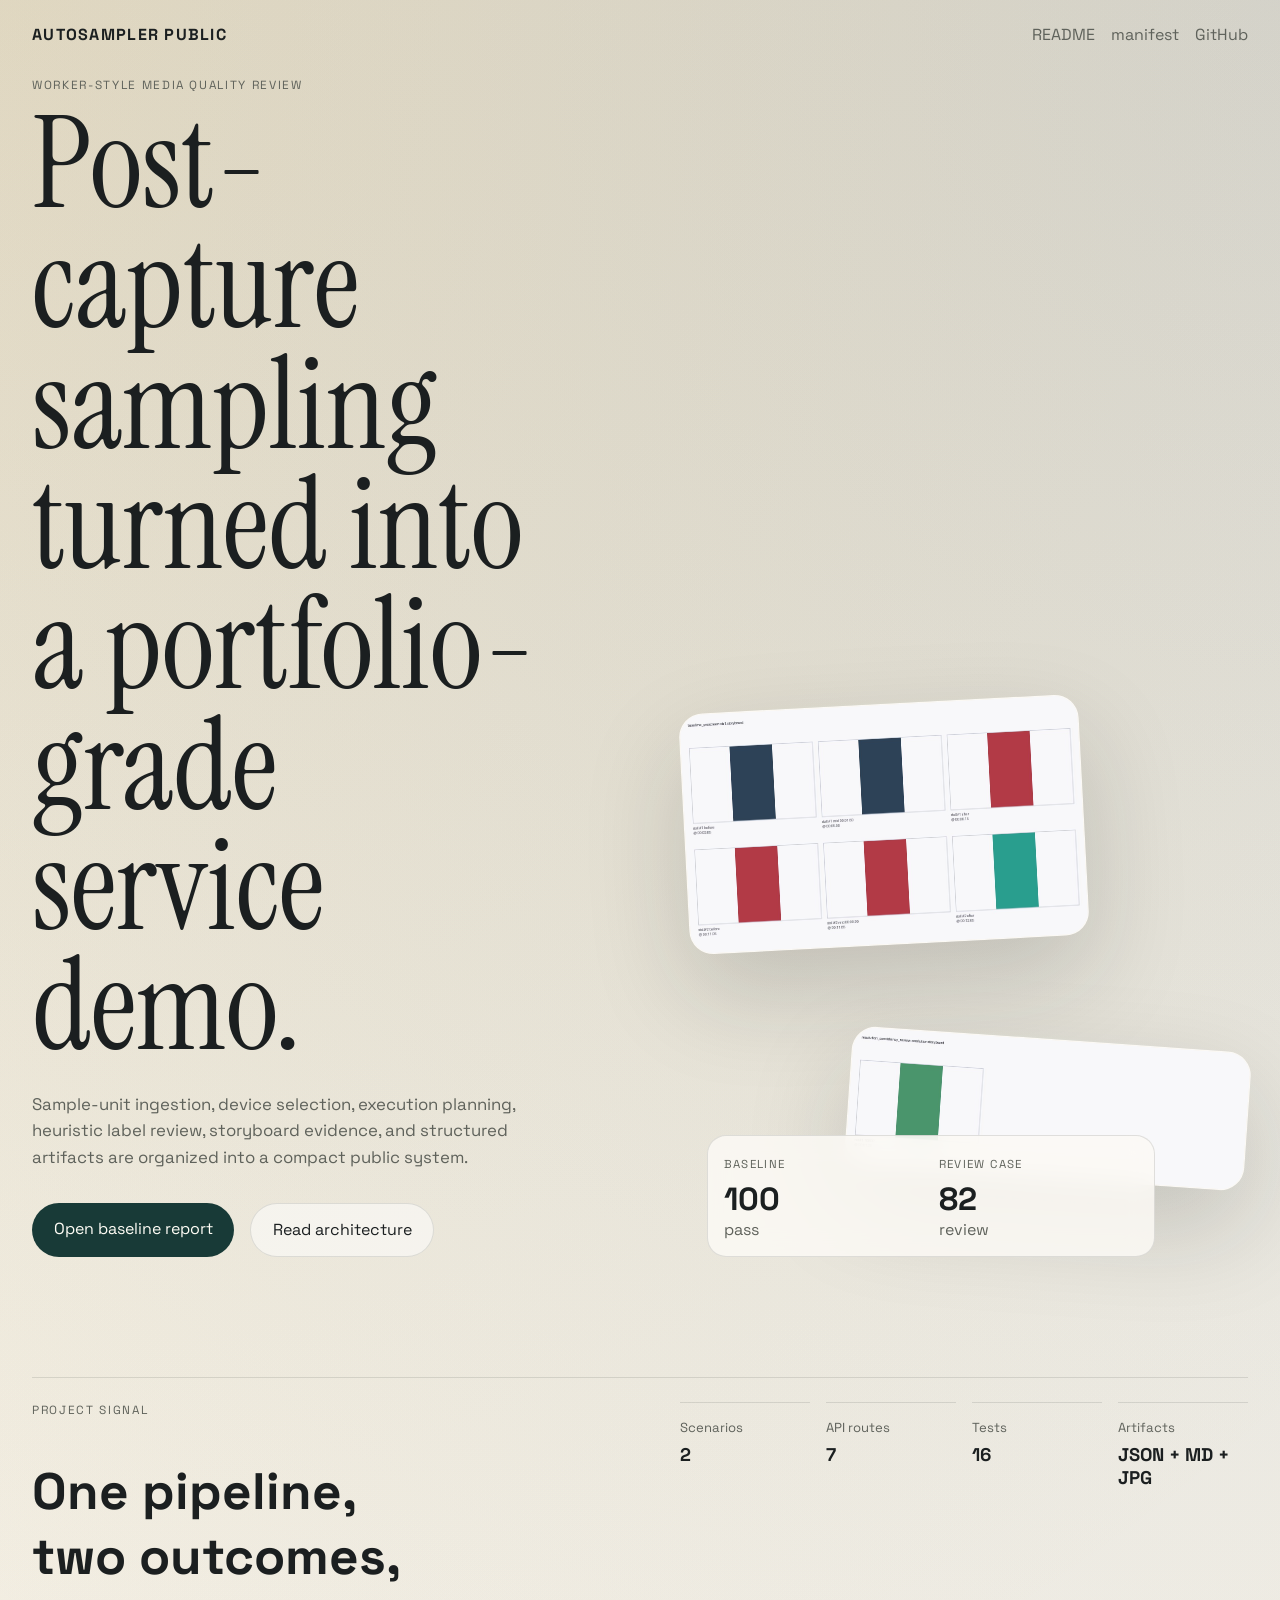
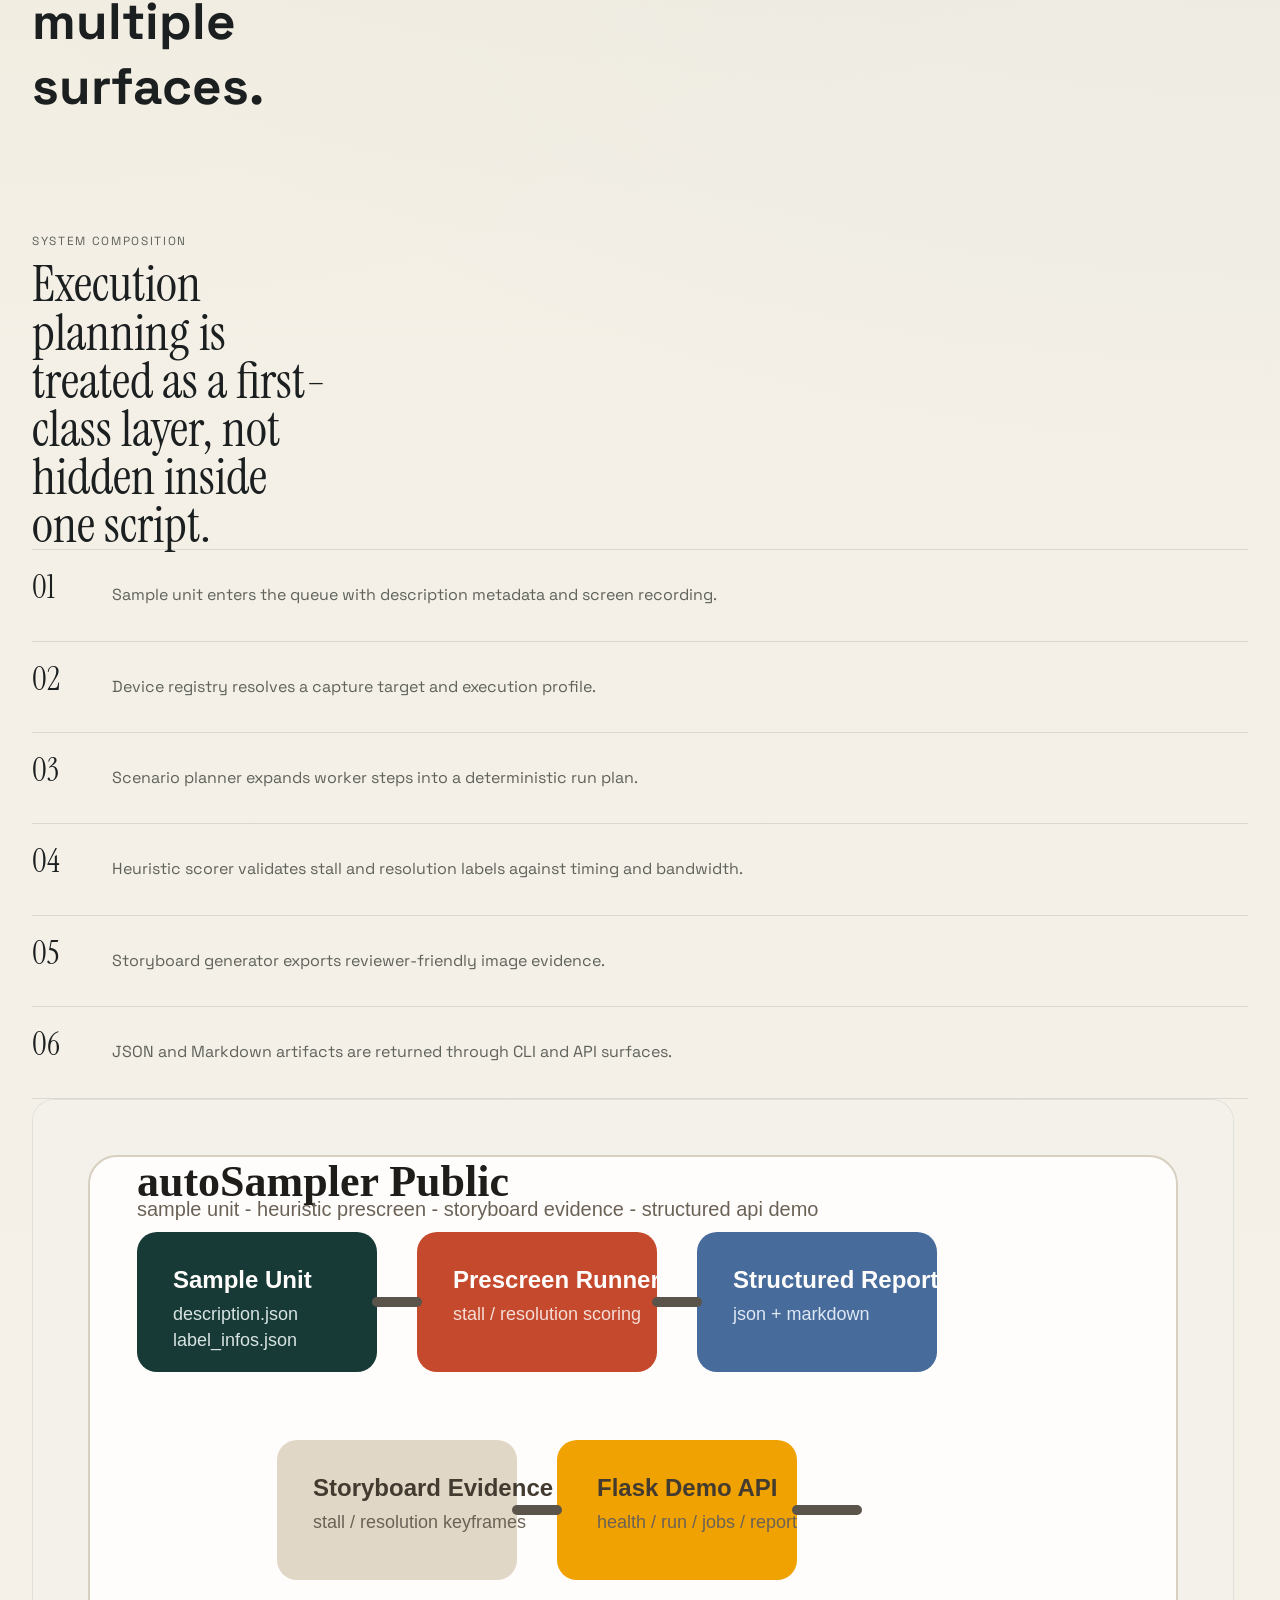
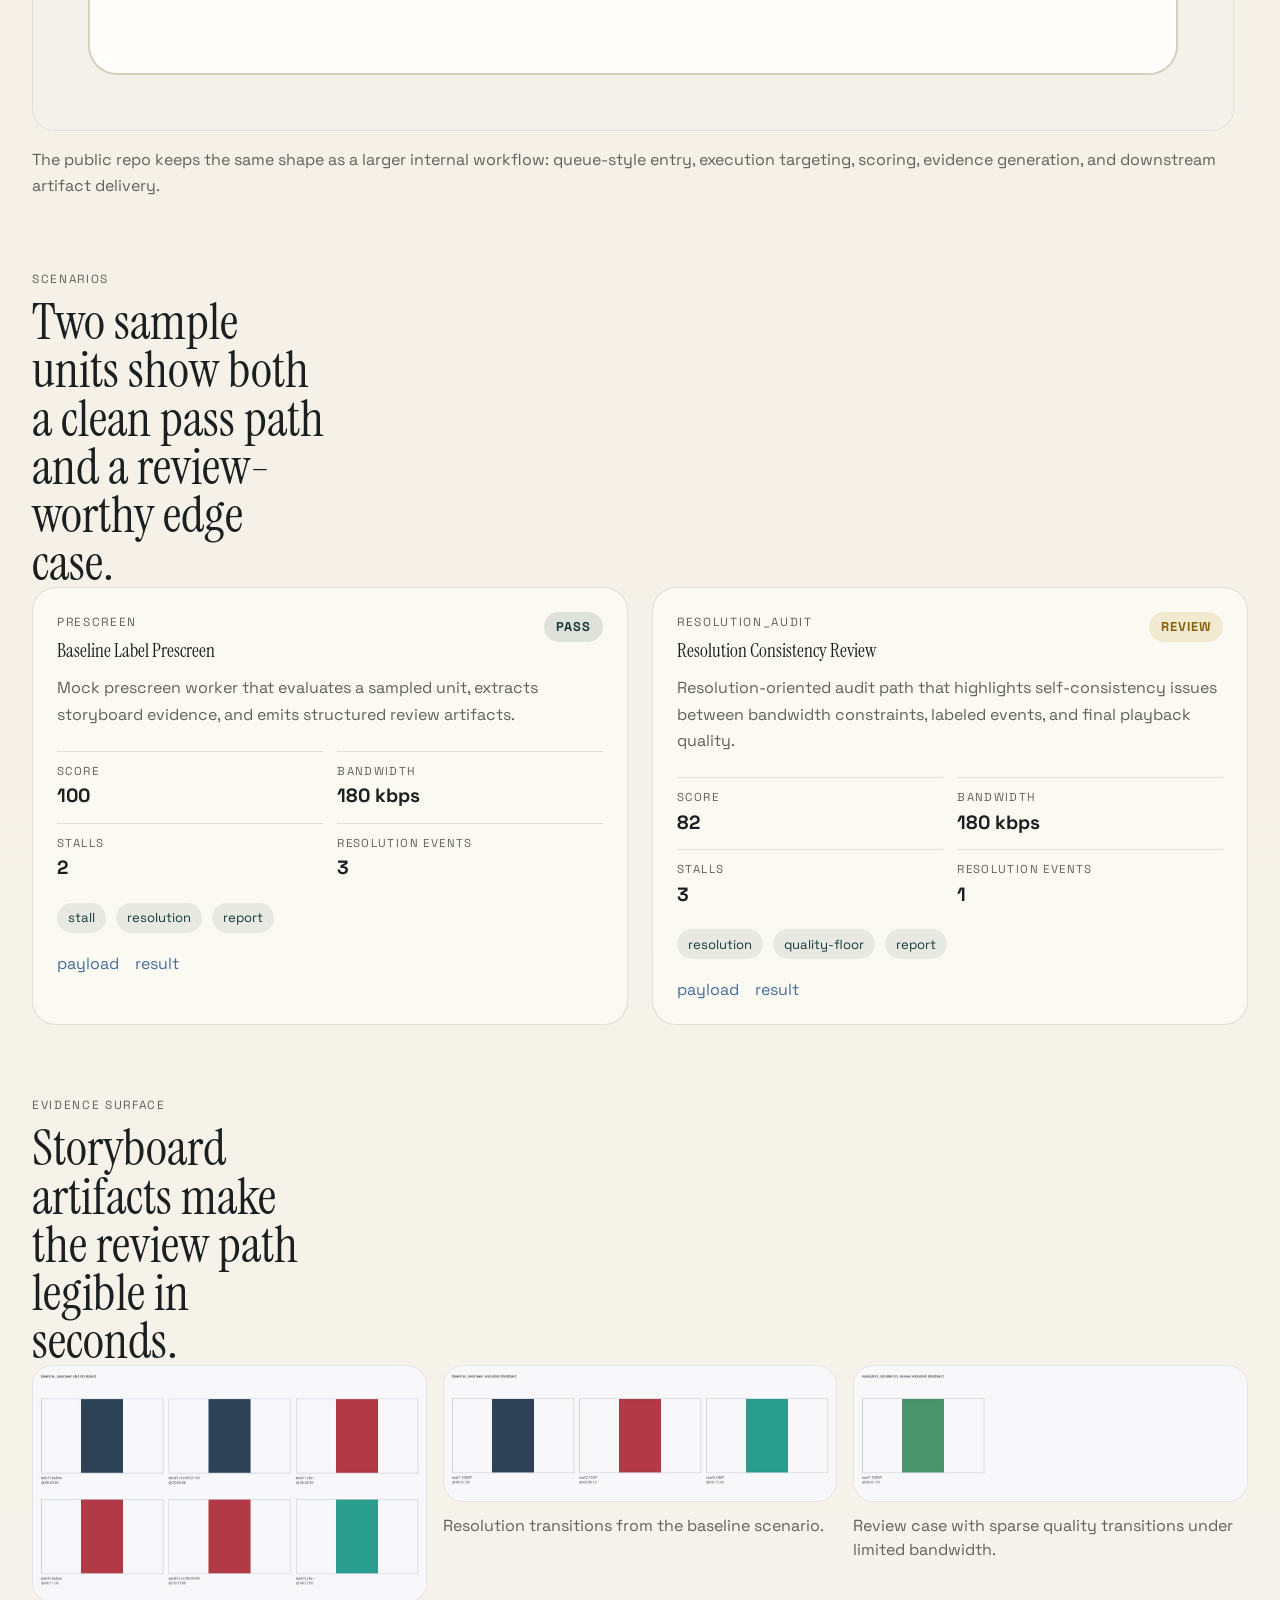
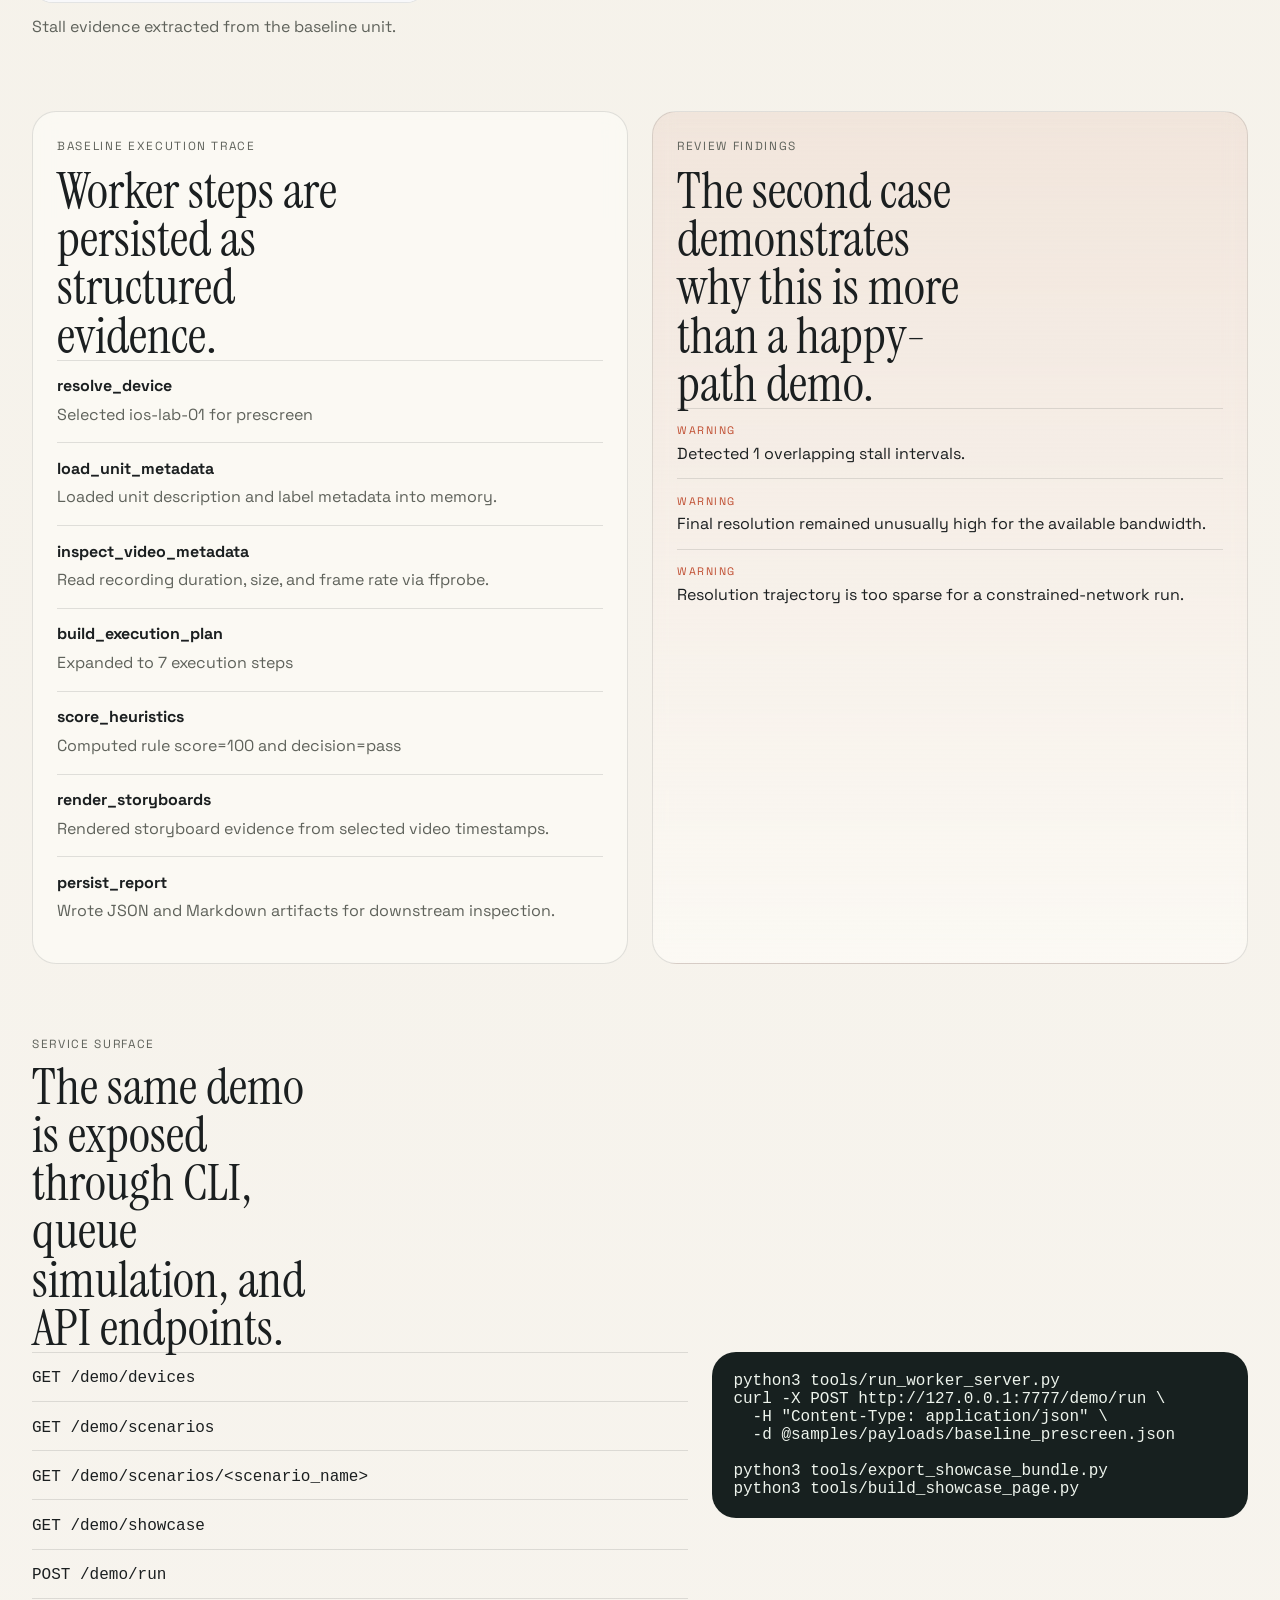
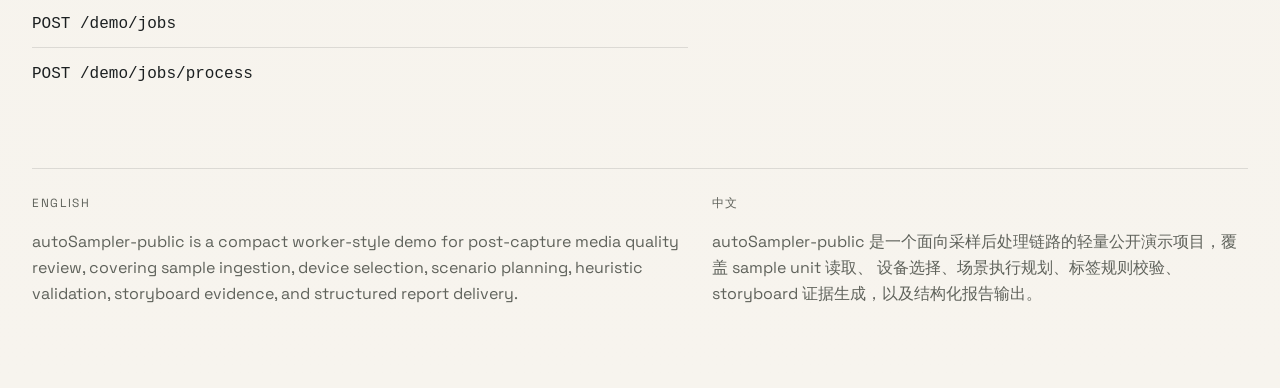
==== docs/index.html @ ba798a04 "Add portfolio showcase page" ====
<!DOCTYPE html>
<html lang="en">
  <head>
    <meta charset="utf-8" />
    <meta name="viewport" content="width=device-width, initial-scale=1" />
    <title>autoSampler Public Showcase</title>
    <meta
      name="description"
      content="Worker-style media label prescreen demo with device selection, scenario planning, storyboard evidence, and structured reporting."
    />
    <link rel="preconnect" href="https://fonts.googleapis.com" />
    <link rel="preconnect" href="https://fonts.gstatic.com" crossorigin />
    <link
      href="https://fonts.googleapis.com/css2?family=Instrument+Serif:ital@0;1&family=Space+Grotesk:wght@400;500;700&display=swap"
      rel="stylesheet"
    />
    <link rel="stylesheet" href="./showcase.css" />
  </head>
  <body>
    <div class="page-shell">
      <header class="hero">
        <nav class="topbar">
          <span class="brand">autoSampler Public</span>
          <div class="toplinks">
            <a href="../README.md">README</a>
            <a href="./showcase_manifest.json">manifest</a>
            <a href="https://github.com/Nightaw/autoSampler-public">GitHub</a>
          </div>
        </nav>
        <div class="hero-grid">
          <div class="hero-copy reveal">
            <p class="eyebrow">worker-style media quality review</p>
            <h1>Post-capture sampling turned into a portfolio-grade service demo.</h1>
            <p class="lede">
              Sample-unit ingestion, device selection, execution planning, heuristic label review,
              storyboard evidence, and structured artifacts are organized into a compact public system.
            </p>
            <div class="cta-row">
              <a class="primary" href="../samples/results/baseline_prescreen.json">Open baseline report</a>
              <a class="secondary" href="../docs/architecture.md">Read architecture</a>
            </div>
          </div>
          <div class="hero-visual reveal">
            <div class="poster-frame poster-a">
              <img src="../samples/results/stall_storyboard.jpg" alt="stall storyboard" />
            </div>
            <div class="poster-frame poster-b">
              <img src="../samples/results/resolution_review_storyboard.jpg" alt="resolution review storyboard" />
            </div>
            <div class="signal-panel">
              <div>
                <span>Baseline</span>
                <strong>100</strong>
                <em>pass</em>
              </div>
              <div>
                <span>Review case</span>
                <strong>82</strong>
                <em>review</em>
              </div>
            </div>
          </div>
        </div>
      </header>

      <main>
        <section class="band reveal">
          <div>
            <p class="eyebrow">project signal</p>
            <h2>One pipeline, two outcomes, multiple surfaces.</h2>
          </div>
          <div class="band-stats">
            <div><span>Scenarios</span><strong>2</strong></div>
            <div><span>API routes</span><strong>7</strong></div>
            <div><span>Tests</span><strong>16</strong></div>
            <div><span>Artifacts</span><strong>JSON + MD + JPG</strong></div>
          </div>
        </section>

        <section class="split-section">
          <div class="section-head reveal">
            <p class="eyebrow">system composition</p>
            <h2>Execution planning is treated as a first-class layer, not hidden inside one script.</h2>
          </div>
          <div class="arch-layout">
            <ol class="arch-track reveal"><li><span>01</span><p>Sample unit enters the queue with description metadata and screen recording.</p></li><li><span>02</span><p>Device registry resolves a capture target and execution profile.</p></li><li><span>03</span><p>Scenario planner expands worker steps into a deterministic run plan.</p></li><li><span>04</span><p>Heuristic scorer validates stall and resolution labels against timing and bandwidth.</p></li><li><span>05</span><p>Storyboard generator exports reviewer-friendly image evidence.</p></li><li><span>06</span><p>JSON and Markdown artifacts are returned through CLI and API surfaces.</p></li></ol>
            <div class="arch-side reveal">
              <img src="../docs/hero.svg" alt="project hero diagram" />
              <p>
                The public repo keeps the same shape as a larger internal workflow: queue-style entry,
                execution targeting, scoring, evidence generation, and downstream artifact delivery.
              </p>
            </div>
          </div>
        </section>

        <section class="scenario-section">
          <div class="section-head reveal">
            <p class="eyebrow">scenarios</p>
            <h2>Two sample units show both a clean pass path and a review-worthy edge case.</h2>
          </div>
          <div class="scenario-grid">
    <article class="scenario-block pass">
      <div class="scenario-head">
        <p class="eyebrow">prescreen</p>
        <span class="decision pass">PASS</span>
      </div>
      <h3>Baseline Label Prescreen</h3>
      <p class="scenario-copy">Mock prescreen worker that evaluates a sampled unit, extracts storyboard evidence, and emits structured review artifacts.</p>
      <dl class="metric-grid">
        <div><dt>Score</dt><dd>100</dd></div>
        <div><dt>Bandwidth</dt><dd>180 kbps</dd></div>
        <div><dt>Stalls</dt><dd>2</dd></div>
        <div><dt>Resolution events</dt><dd>3</dd></div>
      </dl>
      <ul class="focus-list"><li>stall</li><li>resolution</li><li>report</li></ul>
      <div class="scenario-links">
        <a href="../samples/payloads/baseline_prescreen.json">payload</a>
        <a href="../samples/results/baseline_prescreen.json">result</a>
      </div>
    </article>
    

    <article class="scenario-block review">
      <div class="scenario-head">
        <p class="eyebrow">resolution_audit</p>
        <span class="decision review">REVIEW</span>
      </div>
      <h3>Resolution Consistency Review</h3>
      <p class="scenario-copy">Resolution-oriented audit path that highlights self-consistency issues between bandwidth constraints, labeled events, and final playback quality.</p>
      <dl class="metric-grid">
        <div><dt>Score</dt><dd>82</dd></div>
        <div><dt>Bandwidth</dt><dd>180 kbps</dd></div>
        <div><dt>Stalls</dt><dd>3</dd></div>
        <div><dt>Resolution events</dt><dd>1</dd></div>
      </dl>
      <ul class="focus-list"><li>resolution</li><li>quality-floor</li><li>report</li></ul>
      <div class="scenario-links">
        <a href="../samples/payloads/resolution_consistency_review.json">payload</a>
        <a href="../samples/results/resolution_consistency_review.json">result</a>
      </div>
    </article>
    </div>
        </section>

        <section class="gallery-section">
          <div class="section-head reveal">
            <p class="eyebrow">evidence surface</p>
            <h2>Storyboard artifacts make the review path legible in seconds.</h2>
          </div>
          <div class="gallery-strip reveal">
            <figure>
              <img src="../samples/results/stall_storyboard.jpg" alt="stall storyboard" />
              <figcaption>Stall evidence extracted from the baseline unit.</figcaption>
            </figure>
            <figure>
              <img src="../samples/results/resolution_storyboard.jpg" alt="resolution storyboard" />
              <figcaption>Resolution transitions from the baseline scenario.</figcaption>
            </figure>
            <figure>
              <img src="../samples/results/resolution_review_storyboard.jpg" alt="resolution review storyboard" />
              <figcaption>Review case with sparse quality transitions under limited bandwidth.</figcaption>
            </figure>
          </div>
        </section>

        <section class="detail-grid">
          <article class="detail-panel reveal">
            <p class="eyebrow">baseline execution trace</p>
            <h2>Worker steps are persisted as structured evidence.</h2>
            <ul class="trace-list"><li><strong>resolve_device</strong><span>Selected ios-lab-01 for prescreen</span></li><li><strong>load_unit_metadata</strong><span>Loaded unit description and label metadata into memory.</span></li><li><strong>inspect_video_metadata</strong><span>Read recording duration, size, and frame rate via ffprobe.</span></li><li><strong>build_execution_plan</strong><span>Expanded to 7 execution steps</span></li><li><strong>score_heuristics</strong><span>Computed rule score=100 and decision=pass</span></li><li><strong>render_storyboards</strong><span>Rendered storyboard evidence from selected video timestamps.</span></li><li><strong>persist_report</strong><span>Wrote JSON and Markdown artifacts for downstream inspection.</span></li></ul>
          </article>
          <article class="detail-panel accent reveal">
            <p class="eyebrow">review findings</p>
            <h2>The second case demonstrates why this is more than a happy-path demo.</h2>
            <ul class="warning-list"><li>Detected 1 overlapping stall intervals.</li><li>Final resolution remained unusually high for the available bandwidth.</li><li>Resolution trajectory is too sparse for a constrained-network run.</li></ul>
          </article>
        </section>

        <section class="api-section">
          <div class="section-head reveal">
            <p class="eyebrow">service surface</p>
            <h2>The same demo is exposed through CLI, queue simulation, and API endpoints.</h2>
          </div>
          <div class="api-layout">
            <ul class="route-list reveal"><li><code>GET /demo/devices</code></li><li><code>GET /demo/scenarios</code></li><li><code>GET /demo/scenarios/&lt;scenario_name&gt;</code></li><li><code>GET /demo/showcase</code></li><li><code>POST /demo/run</code></li><li><code>POST /demo/jobs</code></li><li><code>POST /demo/jobs/process</code></li></ul>
            <div class="terminal reveal">
<pre><code>python3 tools/run_worker_server.py
curl -X POST http://127.0.0.1:7777/demo/run \
  -H "Content-Type: application/json" \
  -d @samples/payloads/baseline_prescreen.json

python3 tools/export_showcase_bundle.py
python3 tools/build_showcase_page.py</code></pre>
            </div>
          </div>
        </section>

        <section class="bilingual-section reveal">
          <div>
            <p class="eyebrow">english</p>
            <p>
              autoSampler-public is a compact worker-style demo for post-capture media quality review,
              covering sample ingestion, device selection, scenario planning, heuristic validation,
              storyboard evidence, and structured report delivery.
            </p>
          </div>
          <div>
            <p class="eyebrow">中文</p>
            <p>
              autoSampler-public 是一个面向采样后处理链路的轻量公开演示项目，覆盖 sample unit 读取、
              设备选择、场景执行规划、标签规则校验、storyboard 证据生成，以及结构化报告输出。
            </p>
          </div>
        </section>
      </main>
    </div>

    <script>
      const observer = new IntersectionObserver((entries) => {
        for (const entry of entries) {
          if (entry.isIntersecting) {
            entry.target.classList.add("is-visible");
          }
        }
      }, { threshold: 0.16 });

      document.querySelectorAll(".reveal").forEach((node) => observer.observe(node));
      document.querySelectorAll(".poster-frame").forEach((node, index) => {
        node.style.transform = `translateY(${index * 14}px) rotate(${index === 0 ? -3 : 4}deg)`;
      });
    </script>
  </body>
</html>
---- docs/showcase.css ----
:root {
  --bg: #f3efe5;
  --surface: #fcfaf5;
  --ink: #1b1f20;
  --muted: #5f625b;
  --line: rgba(28, 34, 32, 0.12);
  --green: #183a37;
  --rust: #bf4c2f;
  --gold: #c79b28;
  --blue: #476c9b;
}

* {
  box-sizing: border-box;
}

html {
  scroll-behavior: smooth;
}

body {
  margin: 0;
  font-family: "Space Grotesk", sans-serif;
  color: var(--ink);
  background:
    radial-gradient(circle at top left, rgba(199, 155, 40, 0.12), transparent 28%),
    radial-gradient(circle at top right, rgba(71, 108, 155, 0.14), transparent 30%),
    linear-gradient(180deg, #ece6d9 0%, var(--bg) 18%, #f7f4ee 100%);
}

img {
  display: block;
  max-width: 100%;
}

a {
  color: inherit;
  text-decoration: none;
}

.page-shell {
  min-height: 100vh;
}

.hero {
  padding: 1.5rem 2rem 3rem;
}

.topbar {
  display: flex;
  align-items: center;
  justify-content: space-between;
  gap: 1rem;
  margin-bottom: 2rem;
}

.brand {
  font-size: 1rem;
  font-weight: 700;
  letter-spacing: 0.08em;
  text-transform: uppercase;
}

.toplinks {
  display: flex;
  gap: 1rem;
  flex-wrap: wrap;
  color: var(--muted);
}

.hero-grid {
  display: grid;
  grid-template-columns: minmax(0, 0.95fr) minmax(320px, 0.9fr);
  gap: 2rem;
  align-items: end;
  min-height: calc(100svh - 7rem);
}

.eyebrow {
  margin: 0 0 0.75rem;
  color: var(--muted);
  text-transform: uppercase;
  letter-spacing: 0.14em;
  font-size: 0.74rem;
}

.hero-copy h1,
.section-head h2,
.detail-panel h2,
.scenario-block h3 {
  margin: 0;
  font-family: "Instrument Serif", serif;
  font-weight: 400;
  line-height: 0.94;
}

.hero-copy h1 {
  max-width: 9ch;
  font-size: clamp(3.5rem, 10vw, 8rem);
}

.lede {
  max-width: 34rem;
  margin: 1.5rem 0 0;
  color: var(--muted);
  font-size: 1.05rem;
  line-height: 1.6;
}

.cta-row {
  display: flex;
  gap: 1rem;
  flex-wrap: wrap;
  margin-top: 2rem;
}

.cta-row a {
  padding: 0.95rem 1.35rem;
  border-radius: 999px;
  transition: transform 180ms ease, background-color 180ms ease;
}

.cta-row a:hover {
  transform: translateY(-2px);
}

.primary {
  background: var(--green);
  color: #fffdf6;
}

.secondary {
  border: 1px solid var(--line);
  background: rgba(255, 255, 255, 0.52);
}

.hero-visual {
  position: relative;
  display: grid;
  place-items: center;
  min-height: 36rem;
}

.poster-frame {
  position: absolute;
  width: min(25rem, 80%);
  overflow: hidden;
  border-radius: 1.5rem;
  box-shadow: 0 40px 100px rgba(25, 28, 29, 0.17);
  border: 1px solid rgba(255, 255, 255, 0.55);
  background: #f8f3ea;
}

.poster-a {
  left: 2%;
  top: 4%;
}

.poster-b {
  right: 0;
  bottom: 16%;
}

.signal-panel {
  position: absolute;
  left: 6%;
  bottom: 0;
  display: grid;
  grid-template-columns: repeat(2, minmax(0, 1fr));
  gap: 1rem;
  width: min(28rem, 88%);
  padding: 1rem;
  border: 1px solid var(--line);
  border-radius: 1.2rem;
  background: rgba(252, 250, 245, 0.85);
  backdrop-filter: blur(12px);
}

.signal-panel span,
.metric-grid dt {
  font-size: 0.72rem;
  text-transform: uppercase;
  letter-spacing: 0.12em;
  color: var(--muted);
}

.signal-panel strong {
  display: block;
  margin-top: 0.35rem;
  font-size: 2rem;
  font-weight: 700;
}

.signal-panel em {
  color: var(--muted);
  font-style: normal;
}

main {
  padding: 0 2rem 4rem;
}

section {
  margin-top: 4.5rem;
}

.band,
.detail-grid,
.api-layout,
.bilingual-section {
  display: grid;
  gap: 1.5rem;
}

.band {
  grid-template-columns: 1.1fr 1fr;
  padding: 1.5rem 0 0;
  border-top: 1px solid var(--line);
}

.band h2,
.section-head h2,
.detail-panel h2 {
  font-size: clamp(2rem, 4vw, 4rem);
  max-width: 13ch;
}

.band-stats {
  display: grid;
  grid-template-columns: repeat(4, minmax(0, 1fr));
  gap: 1rem;
}

.band-stats div {
  padding: 1rem 0 0.6rem;
  border-top: 1px solid var(--line);
}

.band-stats span {
  display: block;
  color: var(--muted);
  font-size: 0.82rem;
}

.band-stats strong {
  display: block;
  margin-top: 0.45rem;
  font-size: 1.15rem;
}

.arch-layout,
.api-layout,
.bilingual-section {
  grid-template-columns: 1.1fr 0.9fr;
  align-items: start;
}

.arch-track,
.trace-list,
.warning-list,
.route-list,
.focus-list {
  list-style: none;
  padding: 0;
  margin: 0;
}

.arch-track li {
  display: grid;
  grid-template-columns: 4rem 1fr;
  gap: 1rem;
  padding: 1rem 0;
  border-top: 1px solid var(--line);
}

.arch-track li:last-child {
  border-bottom: 1px solid var(--line);
}

.arch-track span {
  font-family: "Instrument Serif", serif;
  font-size: 2rem;
}

.arch-track p,
.scenario-copy,
.detail-panel p,
.detail-panel li span,
.bilingual-section p,
.arch-side p {
  color: var(--muted);
  line-height: 1.65;
}

.arch-side {
  position: sticky;
  top: 1rem;
}

.arch-side img {
  border-radius: 1.4rem;
  border: 1px solid var(--line);
  background: rgba(255, 255, 255, 0.6);
}

.scenario-grid {
  display: grid;
  grid-template-columns: repeat(2, minmax(0, 1fr));
  gap: 1.5rem;
}

.scenario-block,
.detail-panel,
.terminal {
  border: 1px solid var(--line);
  border-radius: 1.5rem;
  background: rgba(252, 250, 245, 0.82);
  backdrop-filter: blur(10px);
}

.scenario-block {
  padding: 1.5rem;
}

.scenario-head {
  display: flex;
  justify-content: space-between;
  align-items: center;
  gap: 1rem;
}

.decision {
  padding: 0.4rem 0.75rem;
  border-radius: 999px;
  font-size: 0.8rem;
  font-weight: 700;
  letter-spacing: 0.08em;
}

.decision.pass {
  background: rgba(24, 58, 55, 0.12);
  color: var(--green);
}

.decision.review {
  background: rgba(199, 155, 40, 0.16);
  color: #856308;
}

.metric-grid {
  display: grid;
  grid-template-columns: repeat(2, minmax(0, 1fr));
  gap: 0.9rem;
  margin: 1.4rem 0;
}

.metric-grid div {
  padding-top: 0.75rem;
  border-top: 1px solid var(--line);
}

.metric-grid dd {
  margin: 0.35rem 0 0;
  font-size: 1.2rem;
  font-weight: 700;
}

.focus-list {
  display: flex;
  gap: 0.6rem;
  flex-wrap: wrap;
}

.focus-list li {
  padding: 0.42rem 0.7rem;
  border-radius: 999px;
  background: rgba(24, 58, 55, 0.08);
  color: var(--green);
  font-size: 0.82rem;
}

.scenario-links {
  display: flex;
  gap: 1rem;
  margin-top: 1.25rem;
}

.scenario-links a {
  color: var(--blue);
}

.gallery-strip {
  display: grid;
  grid-template-columns: repeat(3, minmax(0, 1fr));
  gap: 1rem;
}

.gallery-strip figure {
  margin: 0;
}

.gallery-strip img {
  border-radius: 1.3rem;
  border: 1px solid var(--line);
  background: #fff;
}

.gallery-strip figcaption {
  margin-top: 0.75rem;
  color: var(--muted);
  line-height: 1.5;
}

.detail-grid {
  grid-template-columns: repeat(2, minmax(0, 1fr));
}

.detail-panel {
  padding: 1.5rem;
}

.detail-panel.accent {
  background: linear-gradient(180deg, rgba(191, 76, 47, 0.08), rgba(252, 250, 245, 0.82));
}

.trace-list li,
.warning-list li {
  display: grid;
  gap: 0.35rem;
  padding: 0.9rem 0;
  border-top: 1px solid var(--line);
}

.warning-list li::before {
  content: "warning";
  font-size: 0.68rem;
  letter-spacing: 0.14em;
  text-transform: uppercase;
  color: var(--rust);
}

.route-list li {
  padding: 0.85rem 0;
  border-top: 1px solid var(--line);
}

.route-list code,
.terminal code {
  font-family: "SFMono-Regular", Consolas, monospace;
}

.terminal {
  padding: 1.2rem 1.3rem;
  background: #17201f;
  color: #eef4ed;
}

.terminal pre {
  margin: 0;
  white-space: pre-wrap;
}

.bilingual-section {
  padding: 1.5rem 0 0;
  border-top: 1px solid var(--line);
}

.reveal {
  opacity: 0;
  transform: translateY(24px);
  transition: opacity 700ms ease, transform 700ms ease;
}

.reveal.is-visible {
  opacity: 1;
  transform: translateY(0);
}

@media (max-width: 960px) {
  .hero,
  main {
    padding-left: 1rem;
    padding-right: 1rem;
  }

  .hero-grid,
  .band,
  .arch-layout,
  .detail-grid,
  .api-layout,
  .bilingual-section,
  .scenario-grid,
  .gallery-strip {
    grid-template-columns: 1fr;
  }

  .hero-grid {
    min-height: auto;
  }

  .hero-visual {
    min-height: 28rem;
  }

  .poster-a {
    left: 0;
  }

  .poster-b {
    right: 0;
    bottom: 4rem;
  }

  .signal-panel {
    position: relative;
    left: 0;
    width: 100%;
    margin-top: 17rem;
  }

  .band-stats {
    grid-template-columns: repeat(2, minmax(0, 1fr));
  }
}
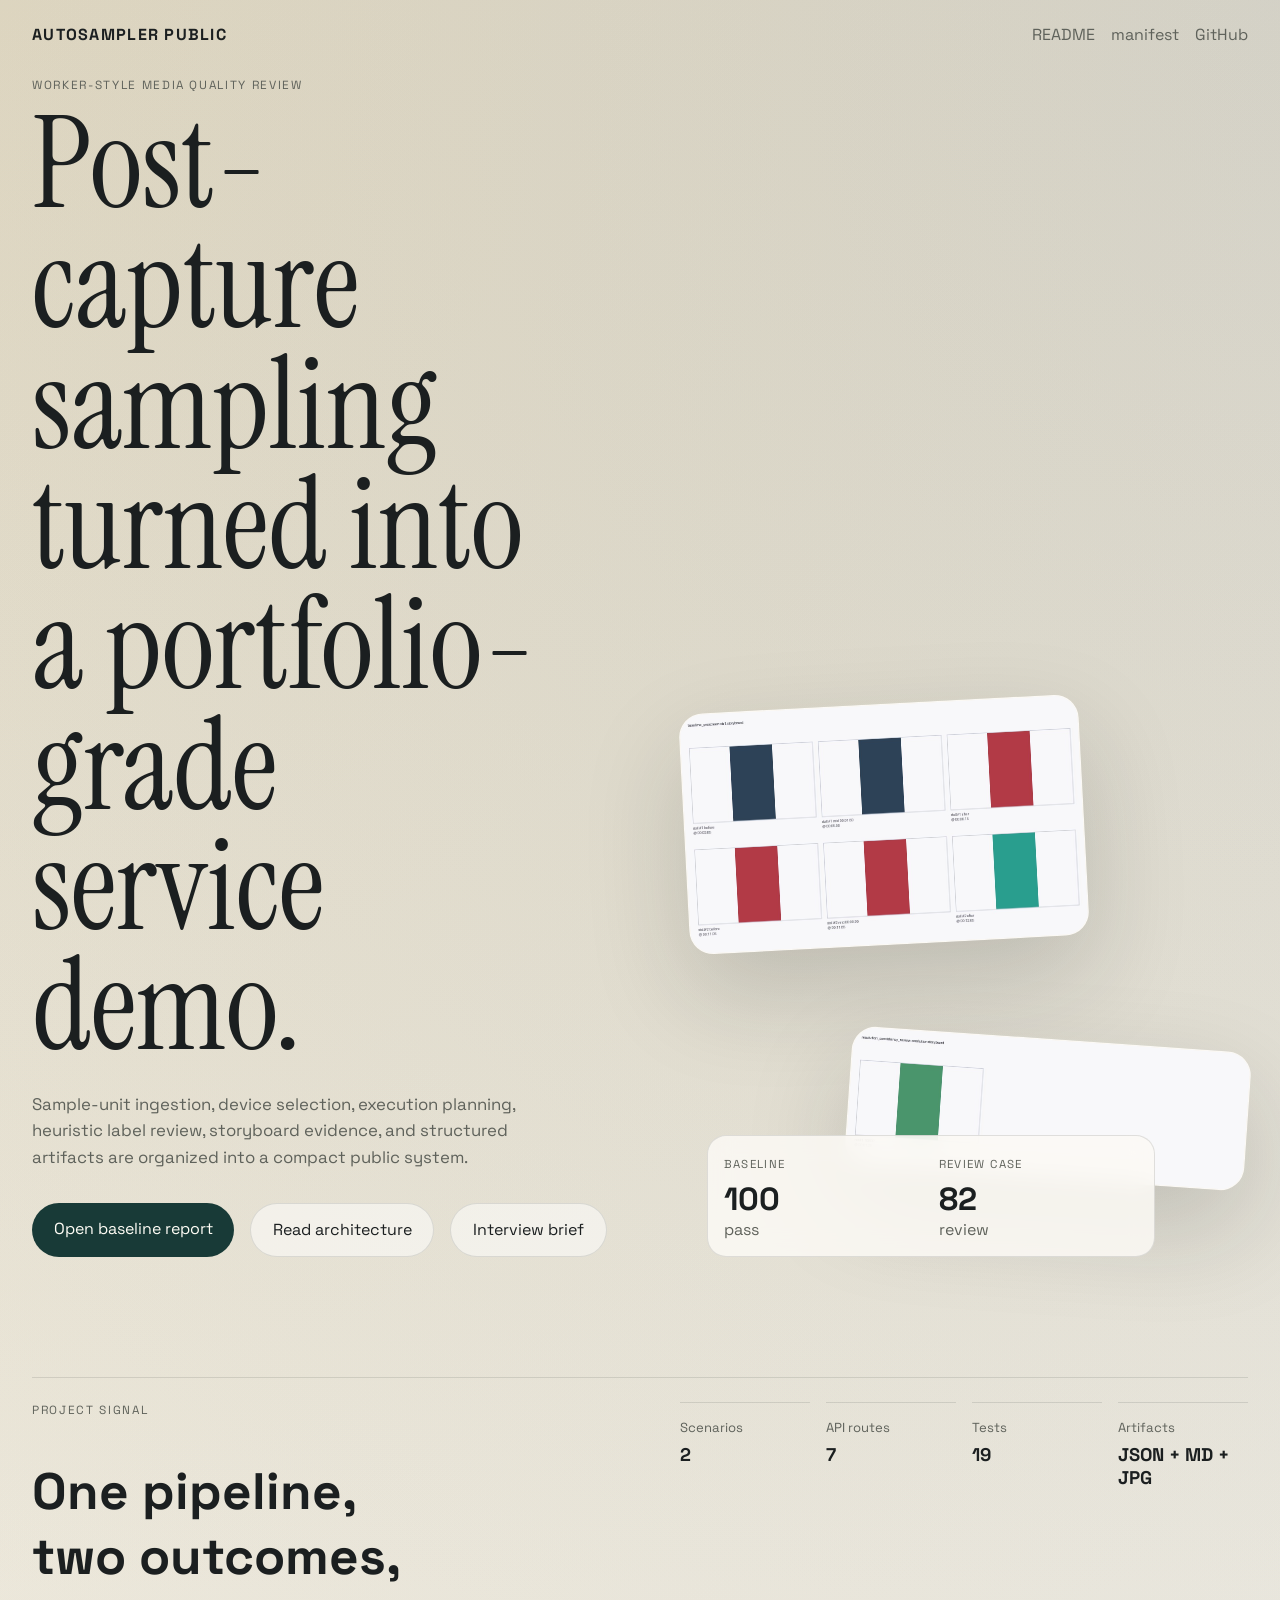
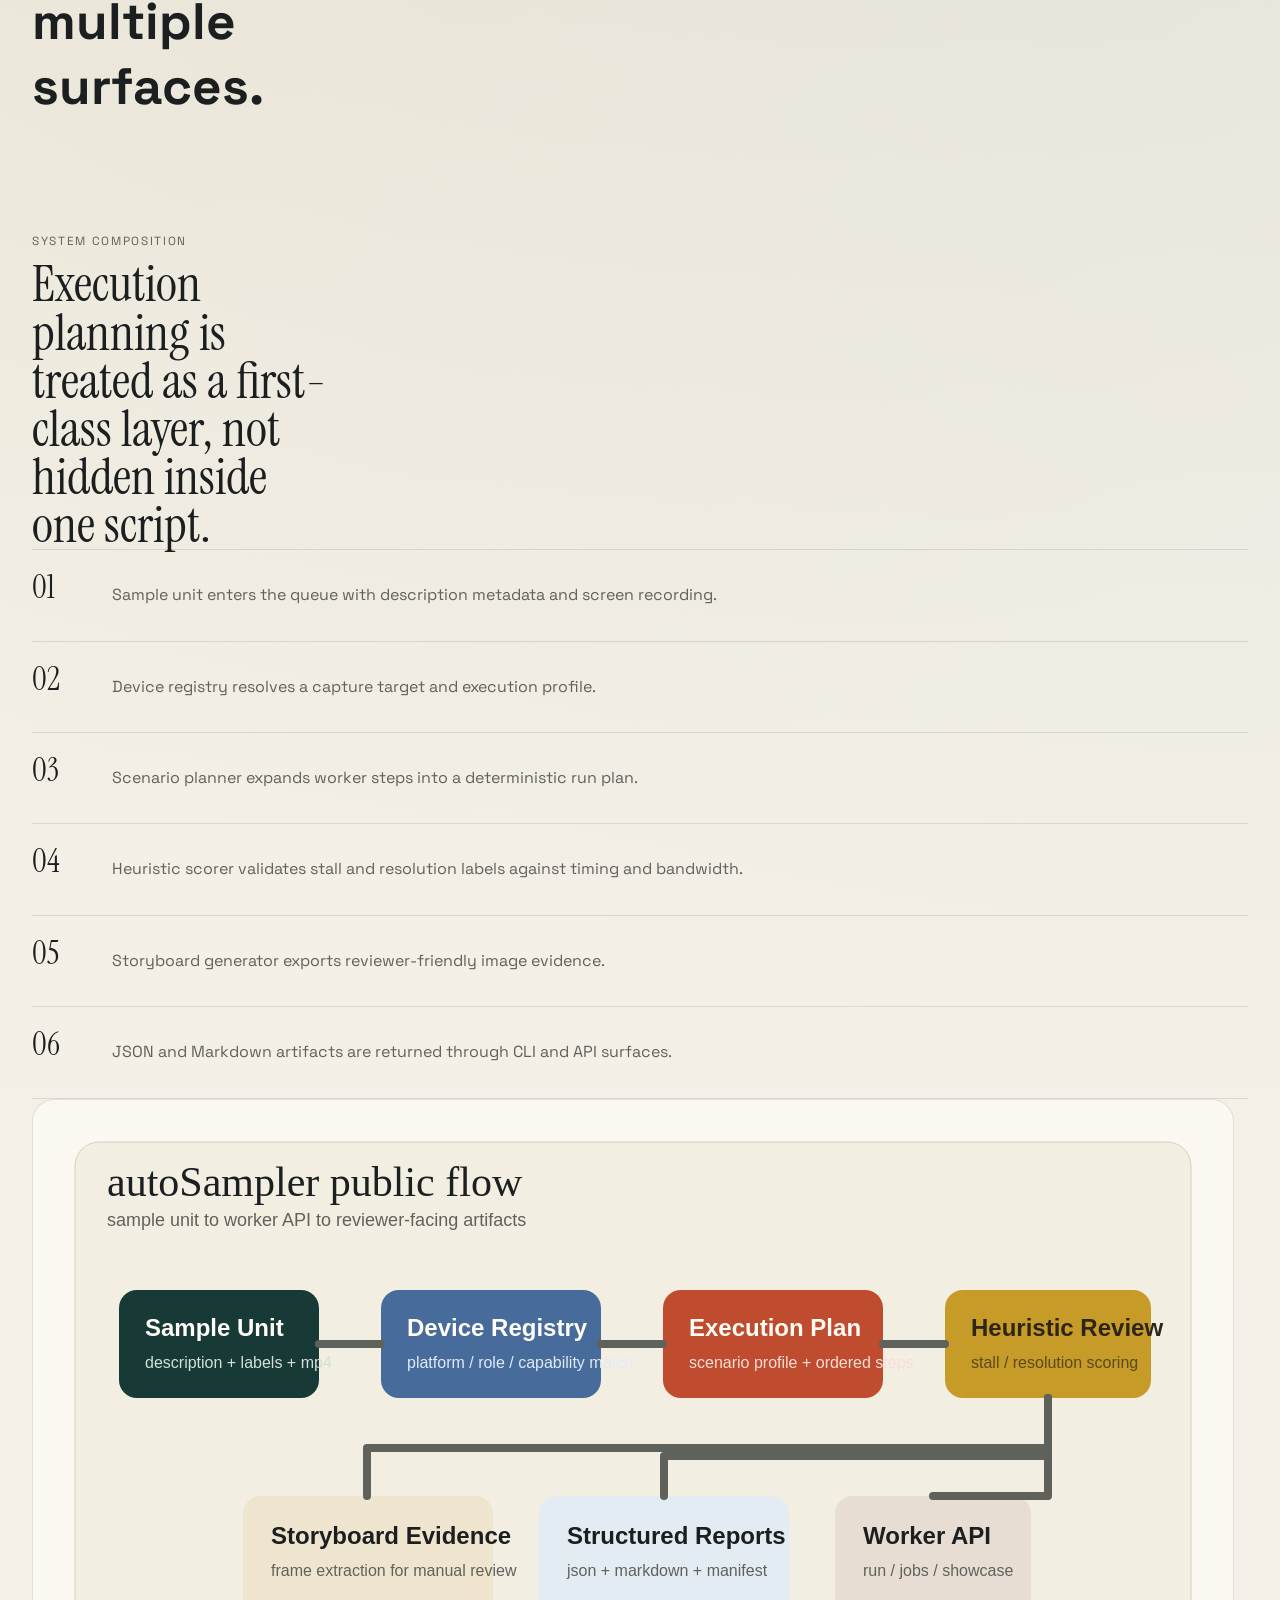
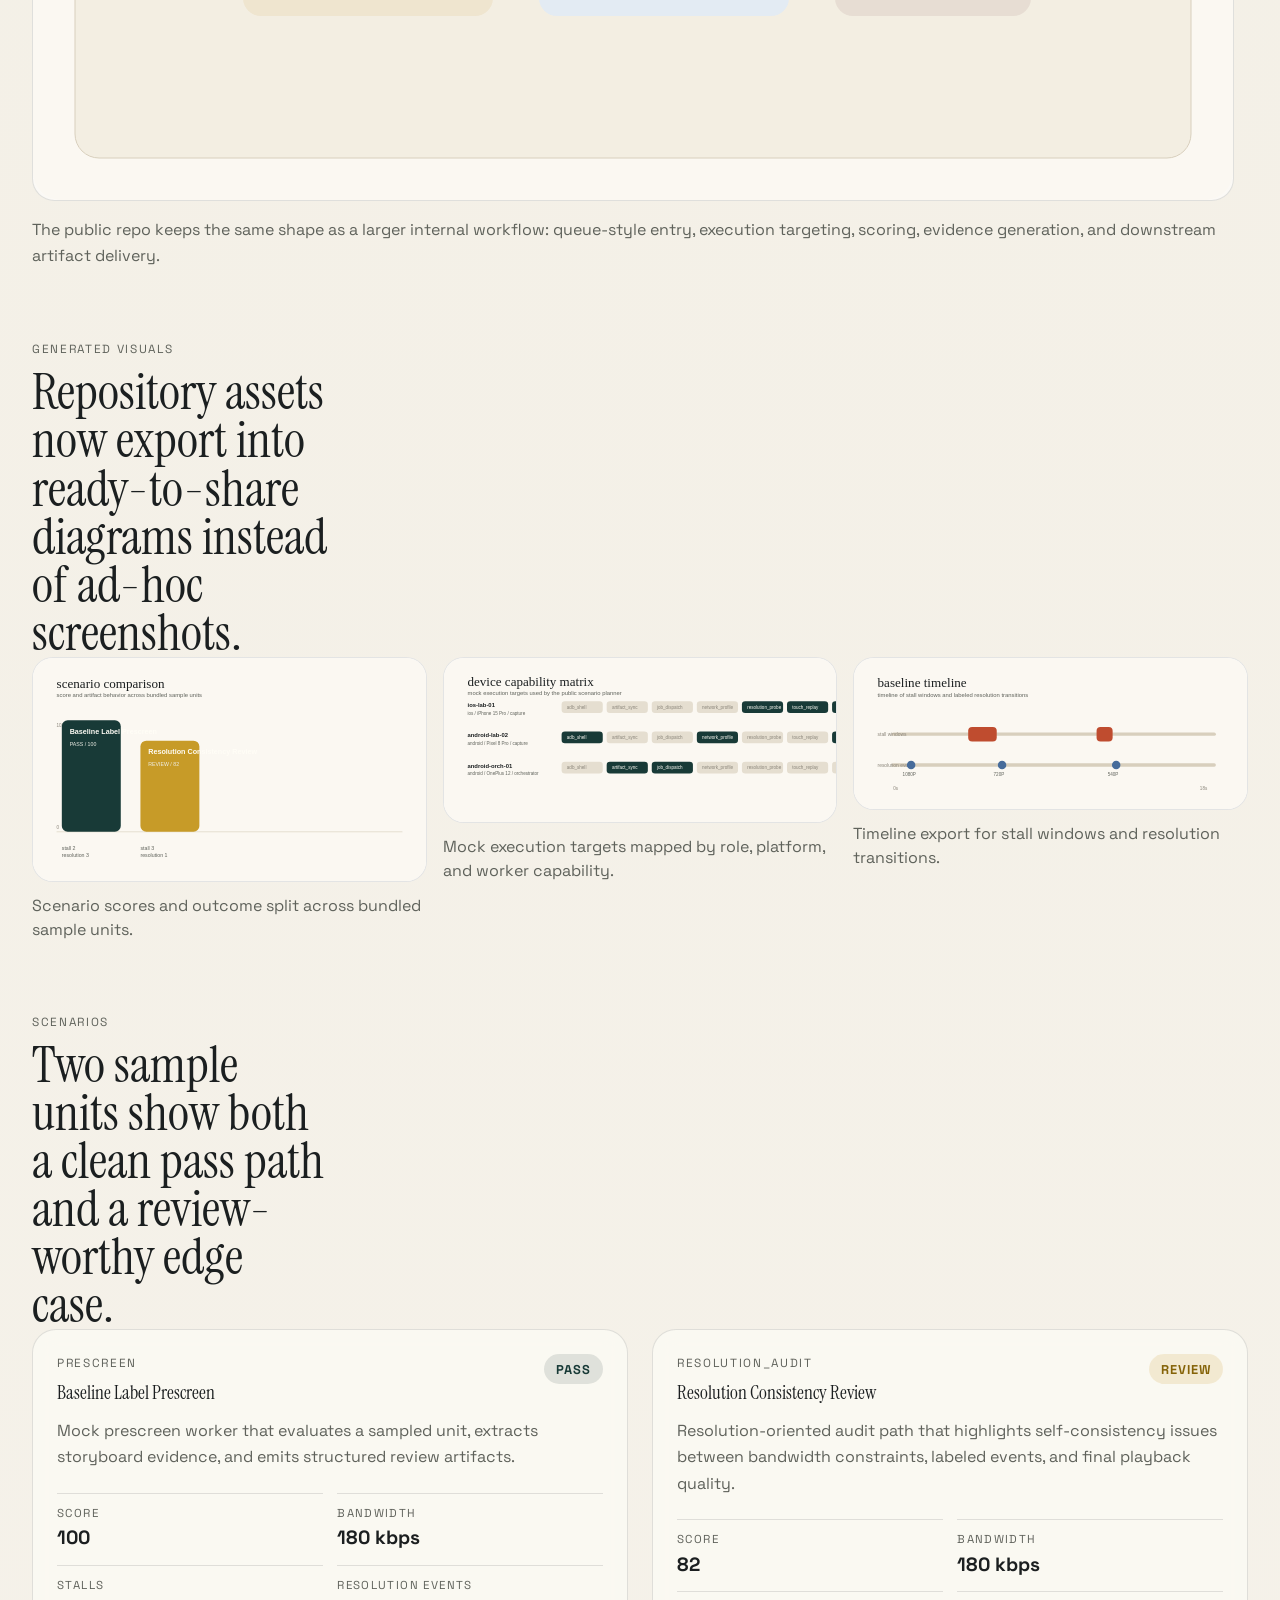
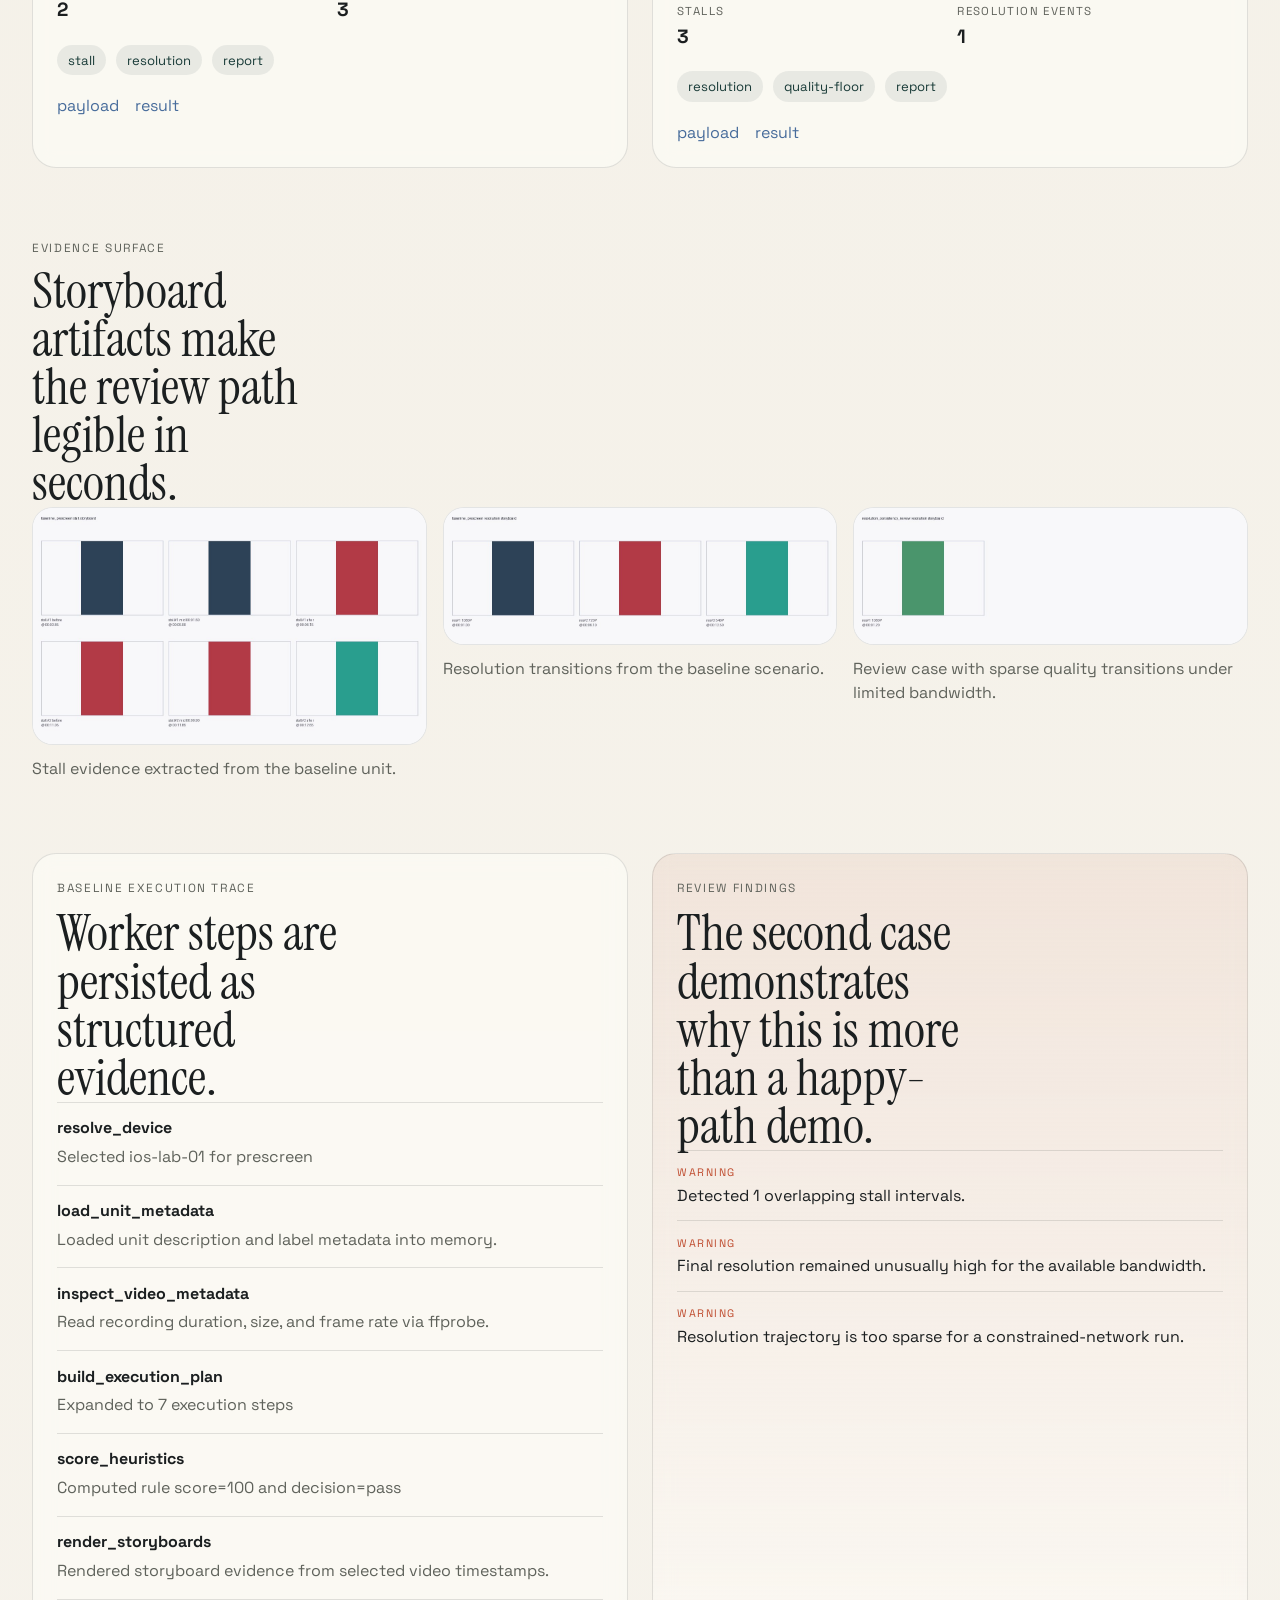
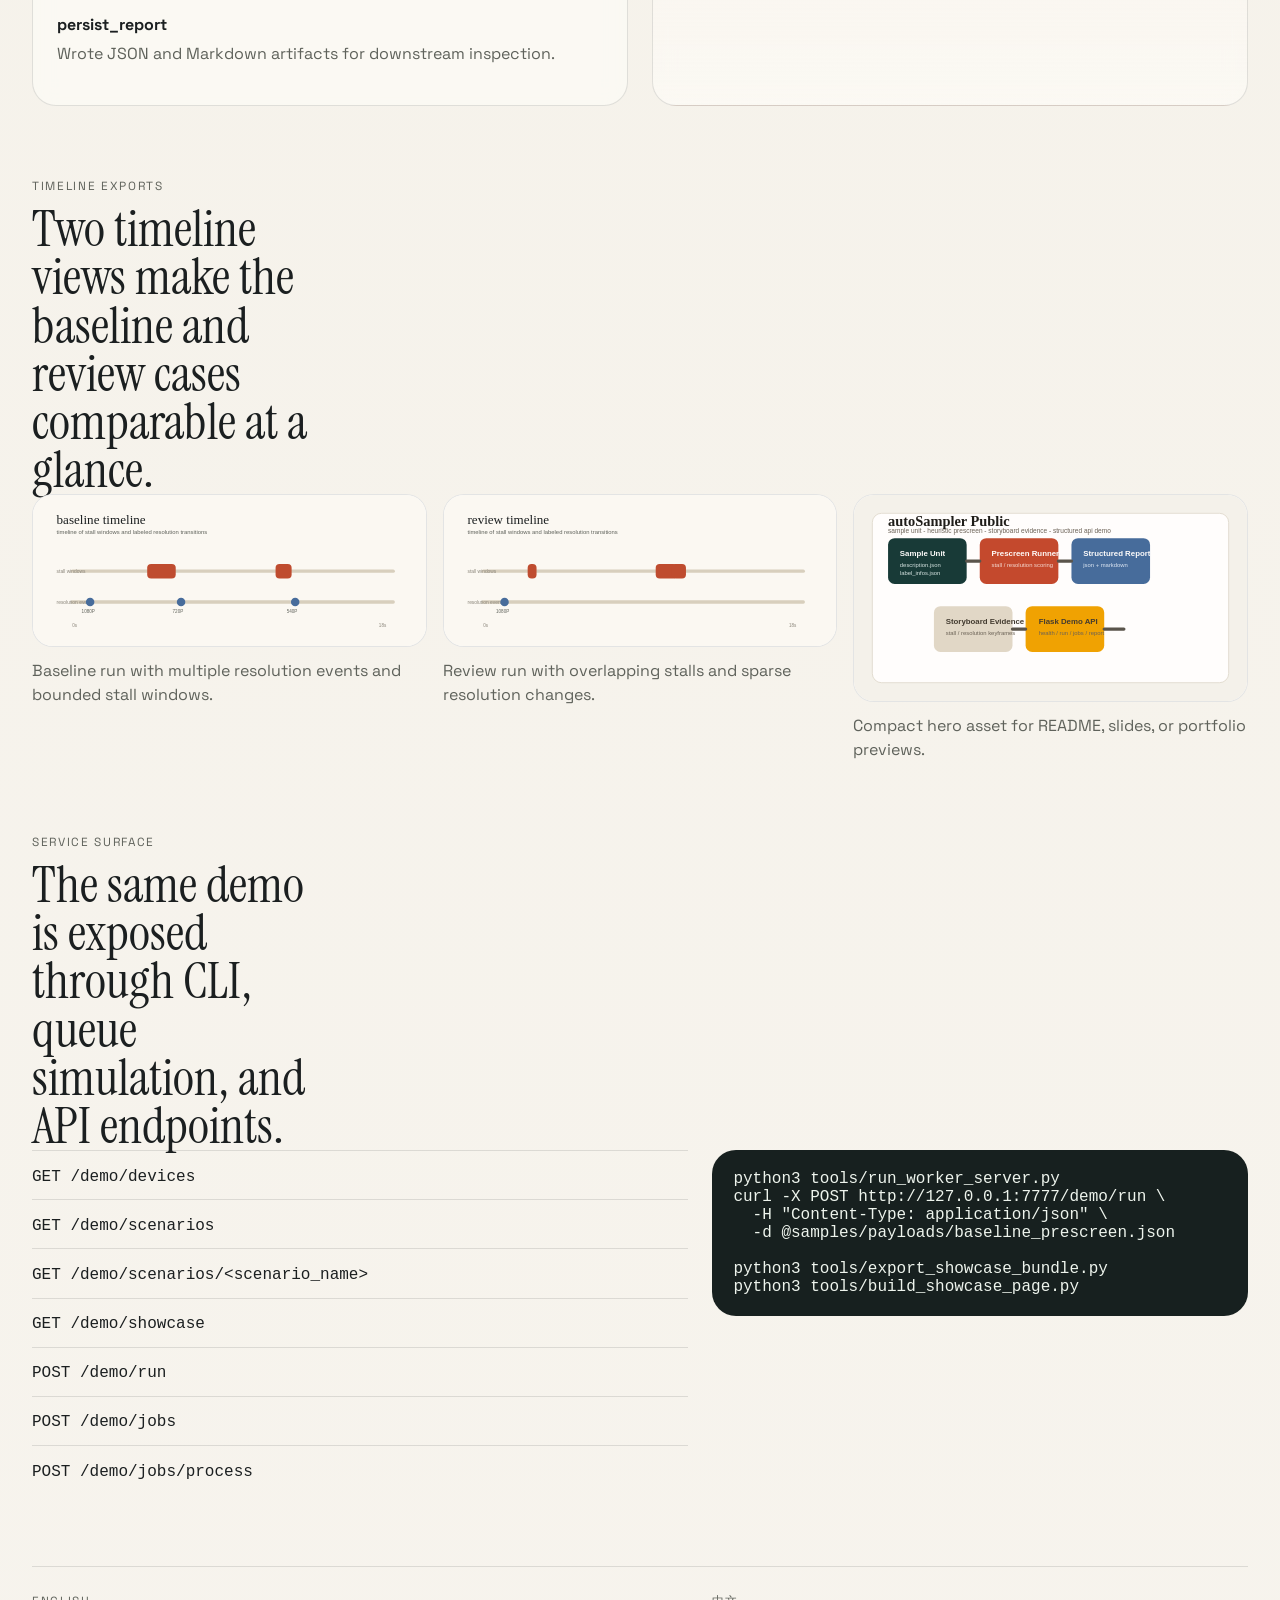
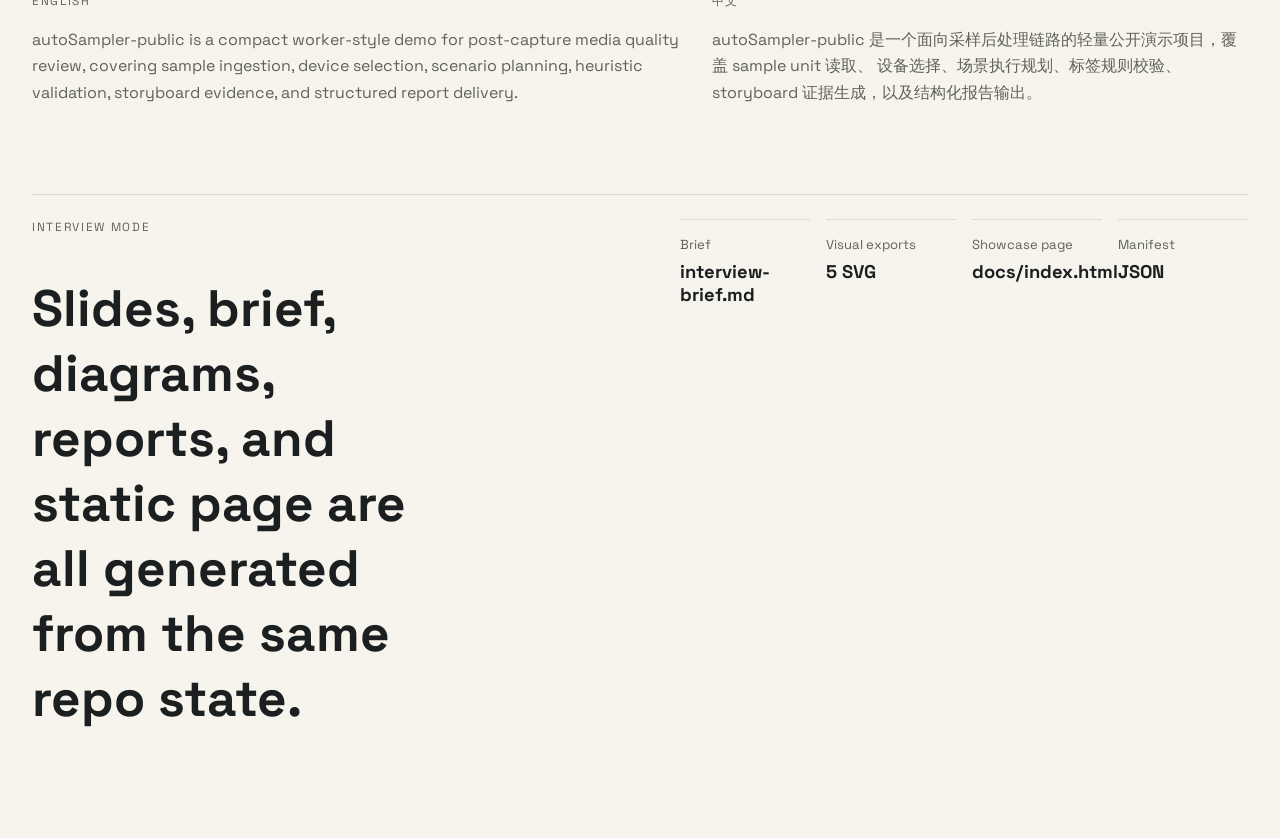
==== commit 4928f736: "Add interview-ready visual assets" ====
--- a/docs/index.html
+++ b/docs/index.html
@@ -38,6 +38,7 @@
             <div class="cta-row">
               <a class="primary" href="../samples/results/baseline_prescreen.json">Open baseline report</a>
               <a class="secondary" href="../docs/architecture.md">Read architecture</a>
+              <a class="secondary" href="../docs/interview-brief.md">Interview brief</a>
             </div>
           </div>
           <div class="hero-visual reveal">
@@ -72,7 +73,7 @@
           <div class="band-stats">
             <div><span>Scenarios</span><strong>2</strong></div>
             <div><span>API routes</span><strong>7</strong></div>
-            <div><span>Tests</span><strong>16</strong></div>
+            <div><span>Tests</span><strong>19</strong></div>
             <div><span>Artifacts</span><strong>JSON + MD + JPG</strong></div>
           </div>
         </section>
@@ -85,12 +86,33 @@
           <div class="arch-layout">
             <ol class="arch-track reveal"><li><span>01</span><p>Sample unit enters the queue with description metadata and screen recording.</p></li><li><span>02</span><p>Device registry resolves a capture target and execution profile.</p></li><li><span>03</span><p>Scenario planner expands worker steps into a deterministic run plan.</p></li><li><span>04</span><p>Heuristic scorer validates stall and resolution labels against timing and bandwidth.</p></li><li><span>05</span><p>Storyboard generator exports reviewer-friendly image evidence.</p></li><li><span>06</span><p>JSON and Markdown artifacts are returned through CLI and API surfaces.</p></li></ol>
             <div class="arch-side reveal">
-              <img src="../docs/hero.svg" alt="project hero diagram" />
+              <img src="../docs/generated/architecture-export.svg" alt="project architecture export" />
               <p>
                 The public repo keeps the same shape as a larger internal workflow: queue-style entry,
                 execution targeting, scoring, evidence generation, and downstream artifact delivery.
               </p>
             </div>
+          </div>
+        </section>
+
+        <section class="gallery-section">
+          <div class="section-head reveal">
+            <p class="eyebrow">generated visuals</p>
+            <h2>Repository assets now export into ready-to-share diagrams instead of ad-hoc screenshots.</h2>
+          </div>
+          <div class="gallery-strip reveal">
+            <figure>
+              <img src="../docs/generated/scenario-comparison.svg" alt="scenario comparison chart" />
+              <figcaption>Scenario scores and outcome split across bundled sample units.</figcaption>
+            </figure>
+            <figure>
+              <img src="../docs/generated/device-capability-matrix.svg" alt="device capability matrix" />
+              <figcaption>Mock execution targets mapped by role, platform, and worker capability.</figcaption>
+            </figure>
+            <figure>
+              <img src="../docs/generated/baseline-timeline.svg" alt="baseline timeline chart" />
+              <figcaption>Timeline export for stall windows and resolution transitions.</figcaption>
+            </figure>
           </div>
         </section>
 
@@ -177,6 +199,27 @@
           </article>
         </section>
 
+        <section class="gallery-section">
+          <div class="section-head reveal">
+            <p class="eyebrow">timeline exports</p>
+            <h2>Two timeline views make the baseline and review cases comparable at a glance.</h2>
+          </div>
+          <div class="gallery-strip reveal">
+            <figure>
+              <img src="../docs/generated/baseline-timeline.svg" alt="baseline timeline export" />
+              <figcaption>Baseline run with multiple resolution events and bounded stall windows.</figcaption>
+            </figure>
+            <figure>
+              <img src="../docs/generated/review-timeline.svg" alt="review timeline export" />
+              <figcaption>Review run with overlapping stalls and sparse resolution changes.</figcaption>
+            </figure>
+            <figure>
+              <img src="../docs/hero.svg" alt="project hero diagram" />
+              <figcaption>Compact hero asset for README, slides, or portfolio previews.</figcaption>
+            </figure>
+          </div>
+        </section>
+
         <section class="api-section">
           <div class="section-head reveal">
             <p class="eyebrow">service surface</p>
@@ -211,6 +254,19 @@
               autoSampler-public 是一个面向采样后处理链路的轻量公开演示项目，覆盖 sample unit 读取、
               设备选择、场景执行规划、标签规则校验、storyboard 证据生成，以及结构化报告输出。
             </p>
+          </div>
+        </section>
+
+        <section class="band reveal">
+          <div>
+            <p class="eyebrow">interview mode</p>
+            <h2>Slides, brief, diagrams, reports, and static page are all generated from the same repo state.</h2>
+          </div>
+          <div class="band-stats">
+            <div><span>Brief</span><strong><a href="../docs/interview-brief.md">interview-brief.md</a></strong></div>
+            <div><span>Visual exports</span><strong>5 SVG</strong></div>
+            <div><span>Showcase page</span><strong><a href="../docs/index.html">docs/index.html</a></strong></div>
+            <div><span>Manifest</span><strong><a href="../docs/showcase_manifest.json">JSON</a></strong></div>
           </div>
         </section>
       </main>
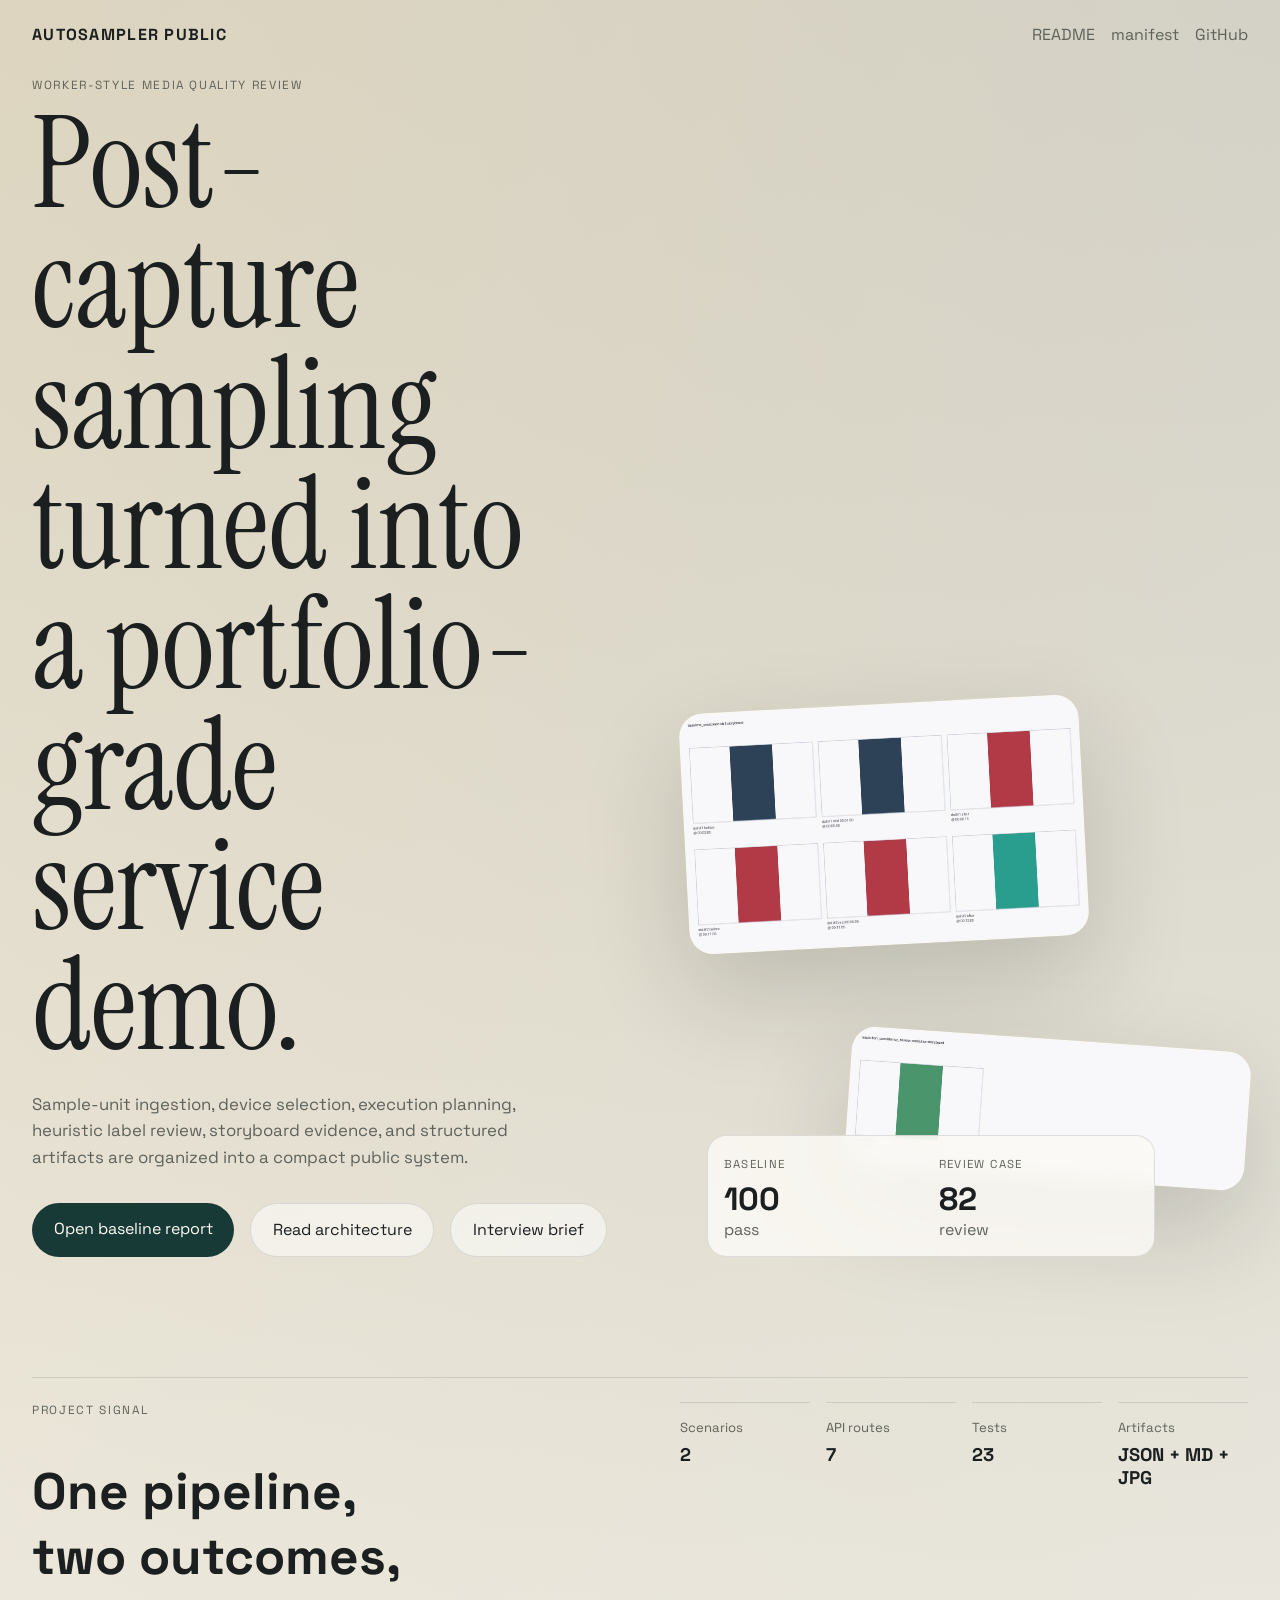
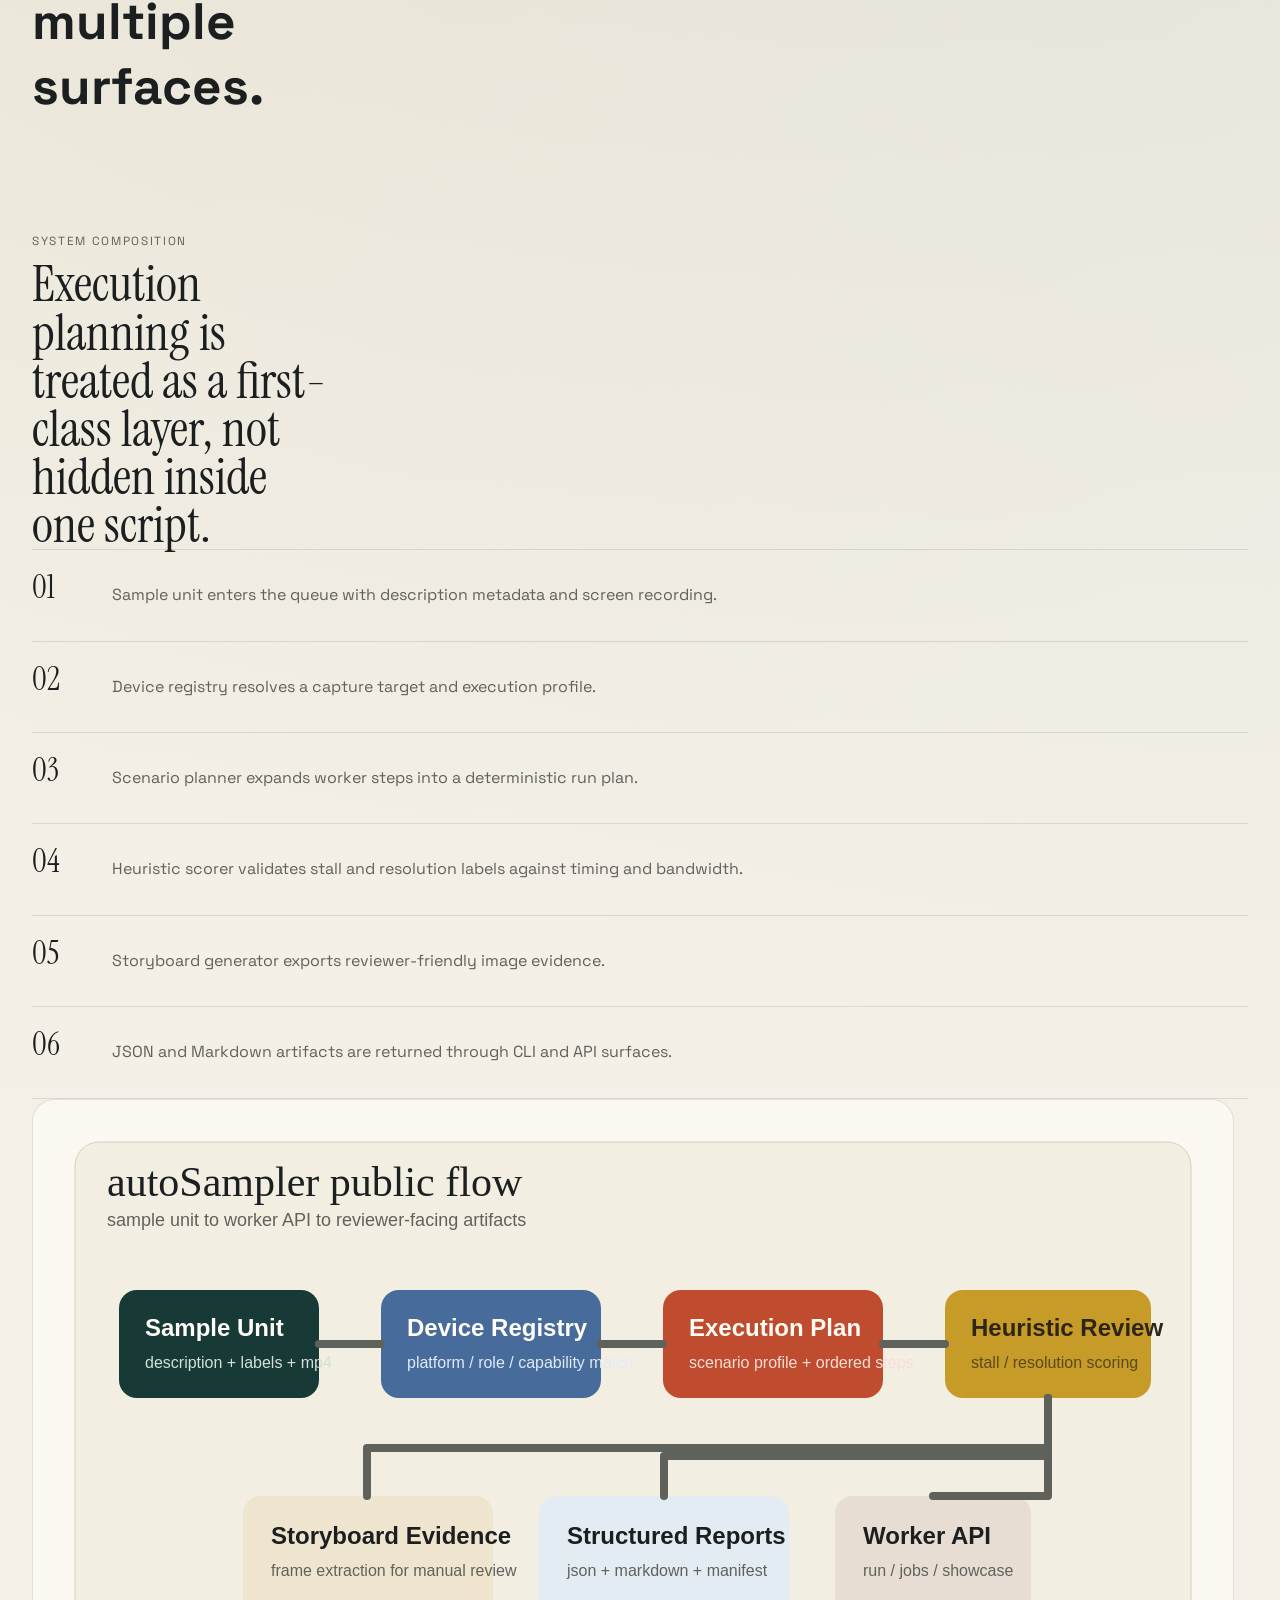
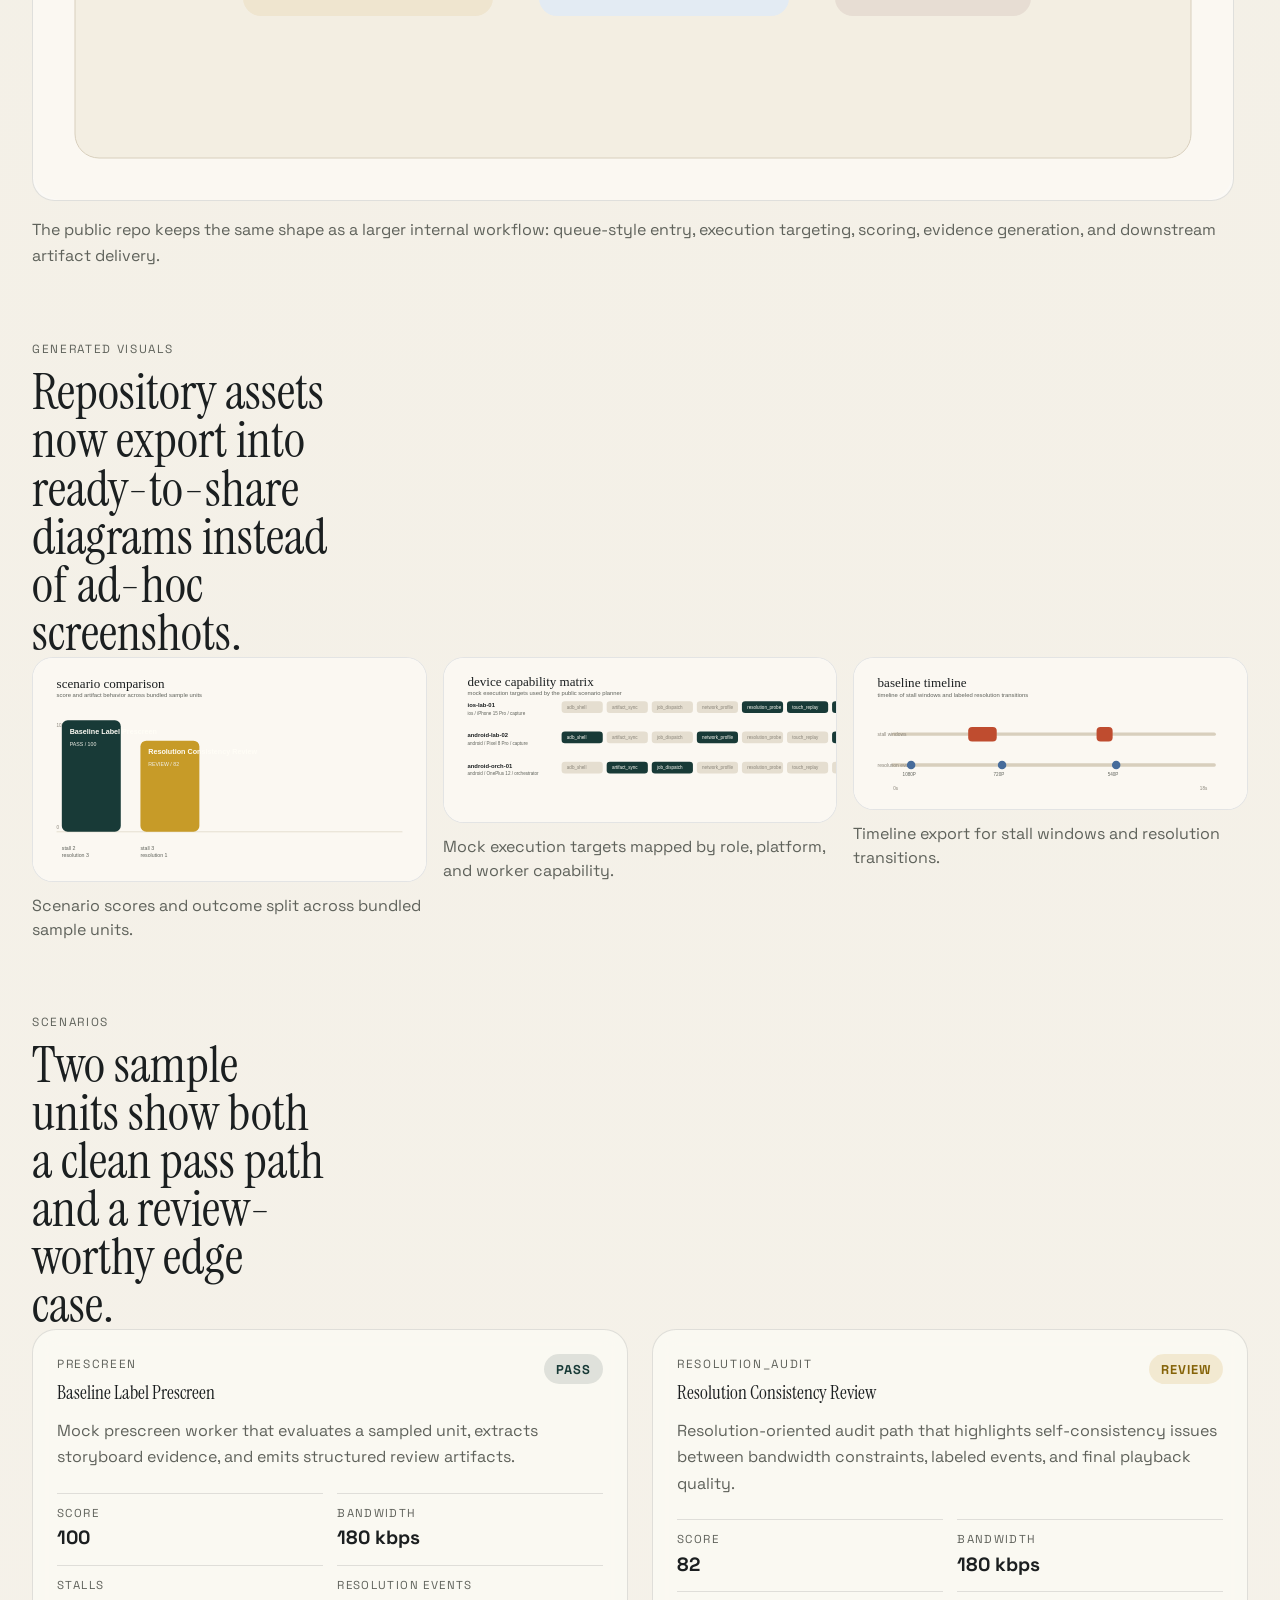
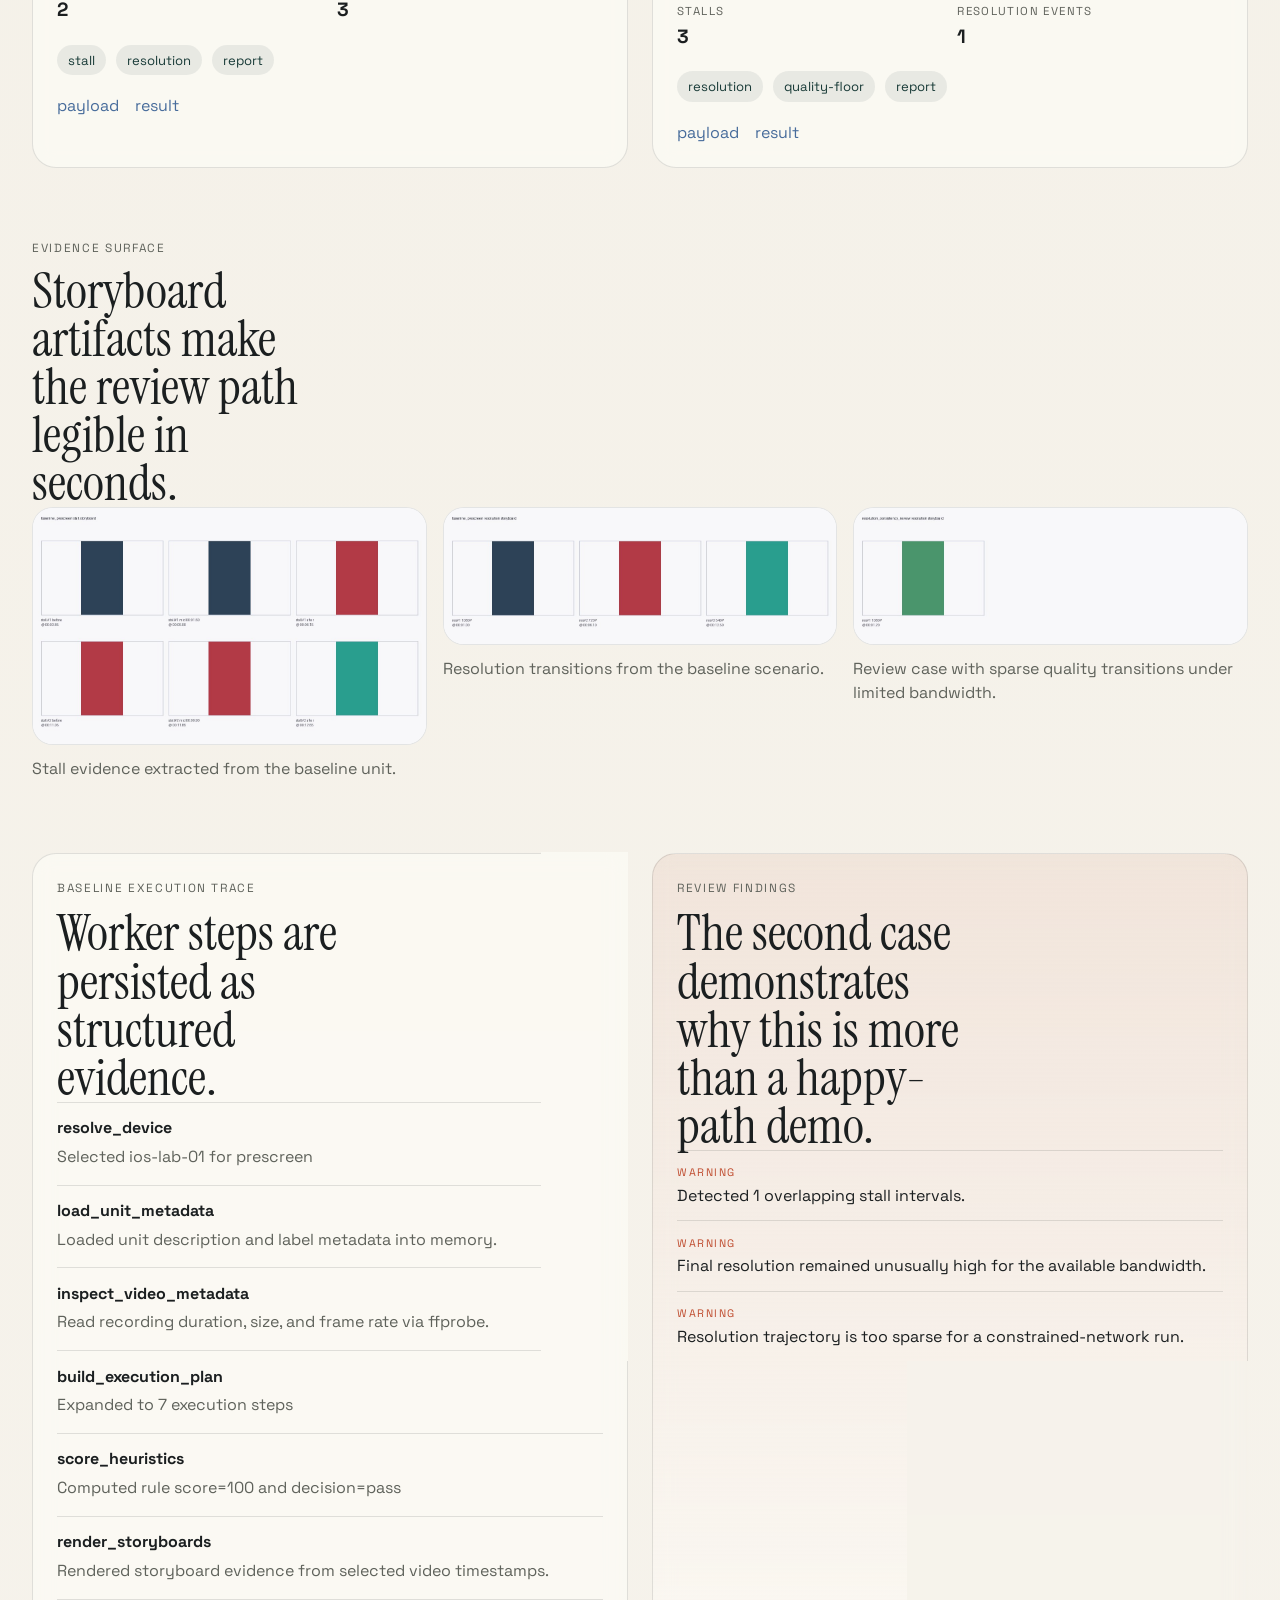
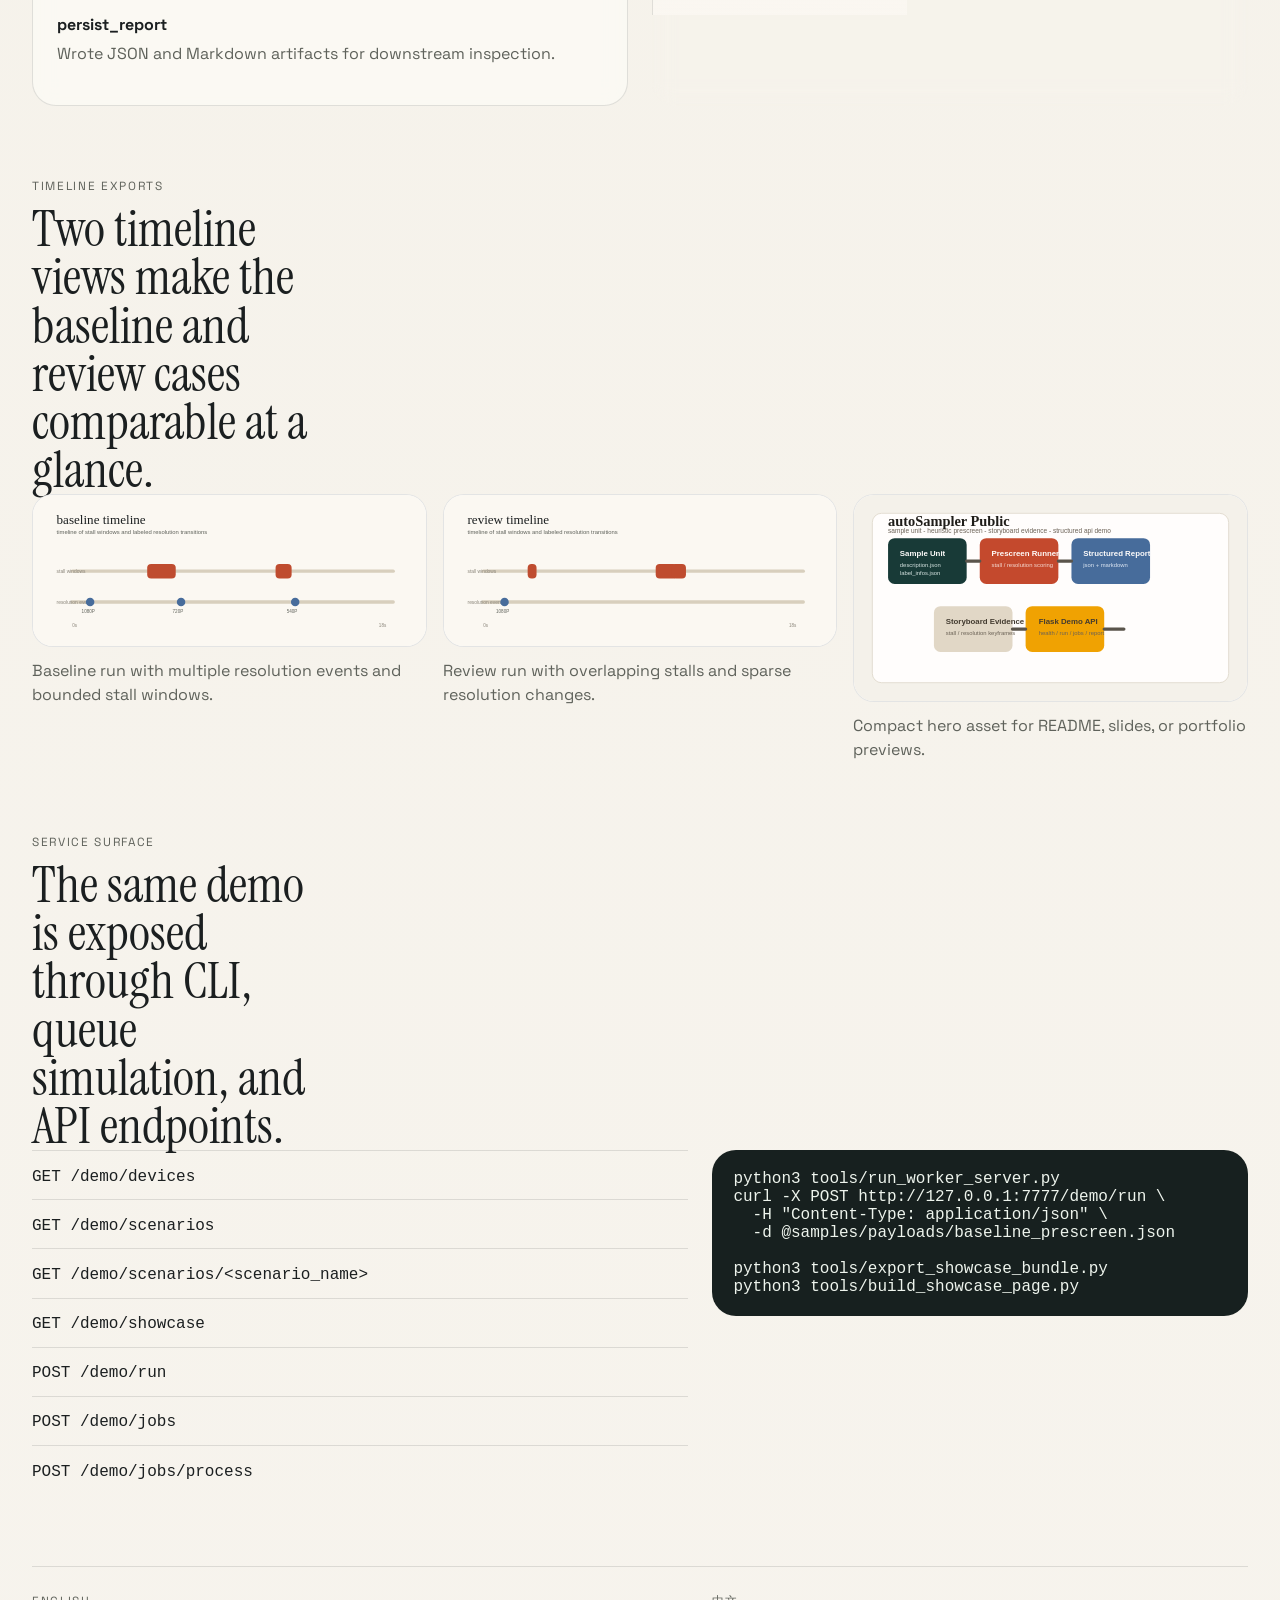
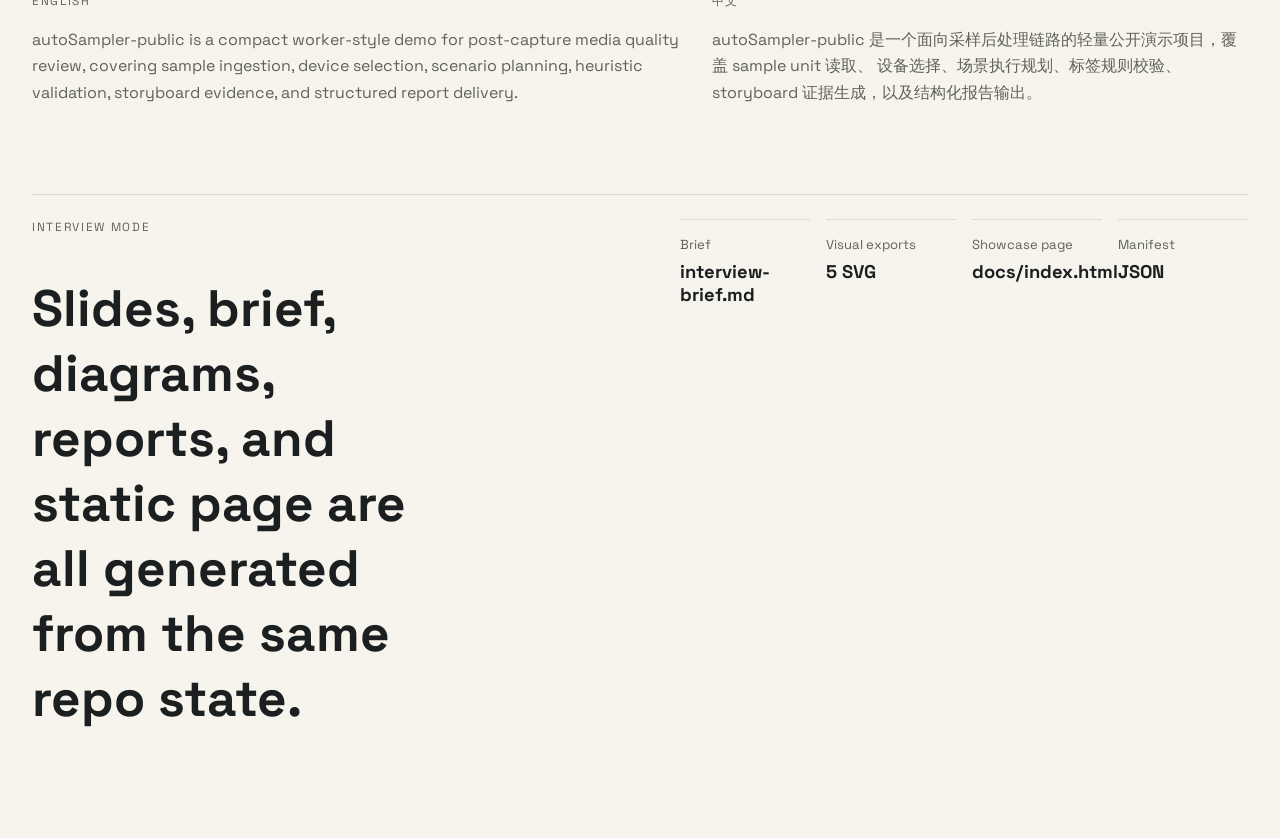
==== commit e64c6bd3: "Fix deployable portfolio site bundle" ====
--- a/docs/index.html
+++ b/docs/index.html
@@ -73,7 +73,7 @@
           <div class="band-stats">
             <div><span>Scenarios</span><strong>2</strong></div>
             <div><span>API routes</span><strong>7</strong></div>
-            <div><span>Tests</span><strong>19</strong></div>
+            <div><span>Tests</span><strong>23</strong></div>
             <div><span>Artifacts</span><strong>JSON + MD + JPG</strong></div>
           </div>
         </section>
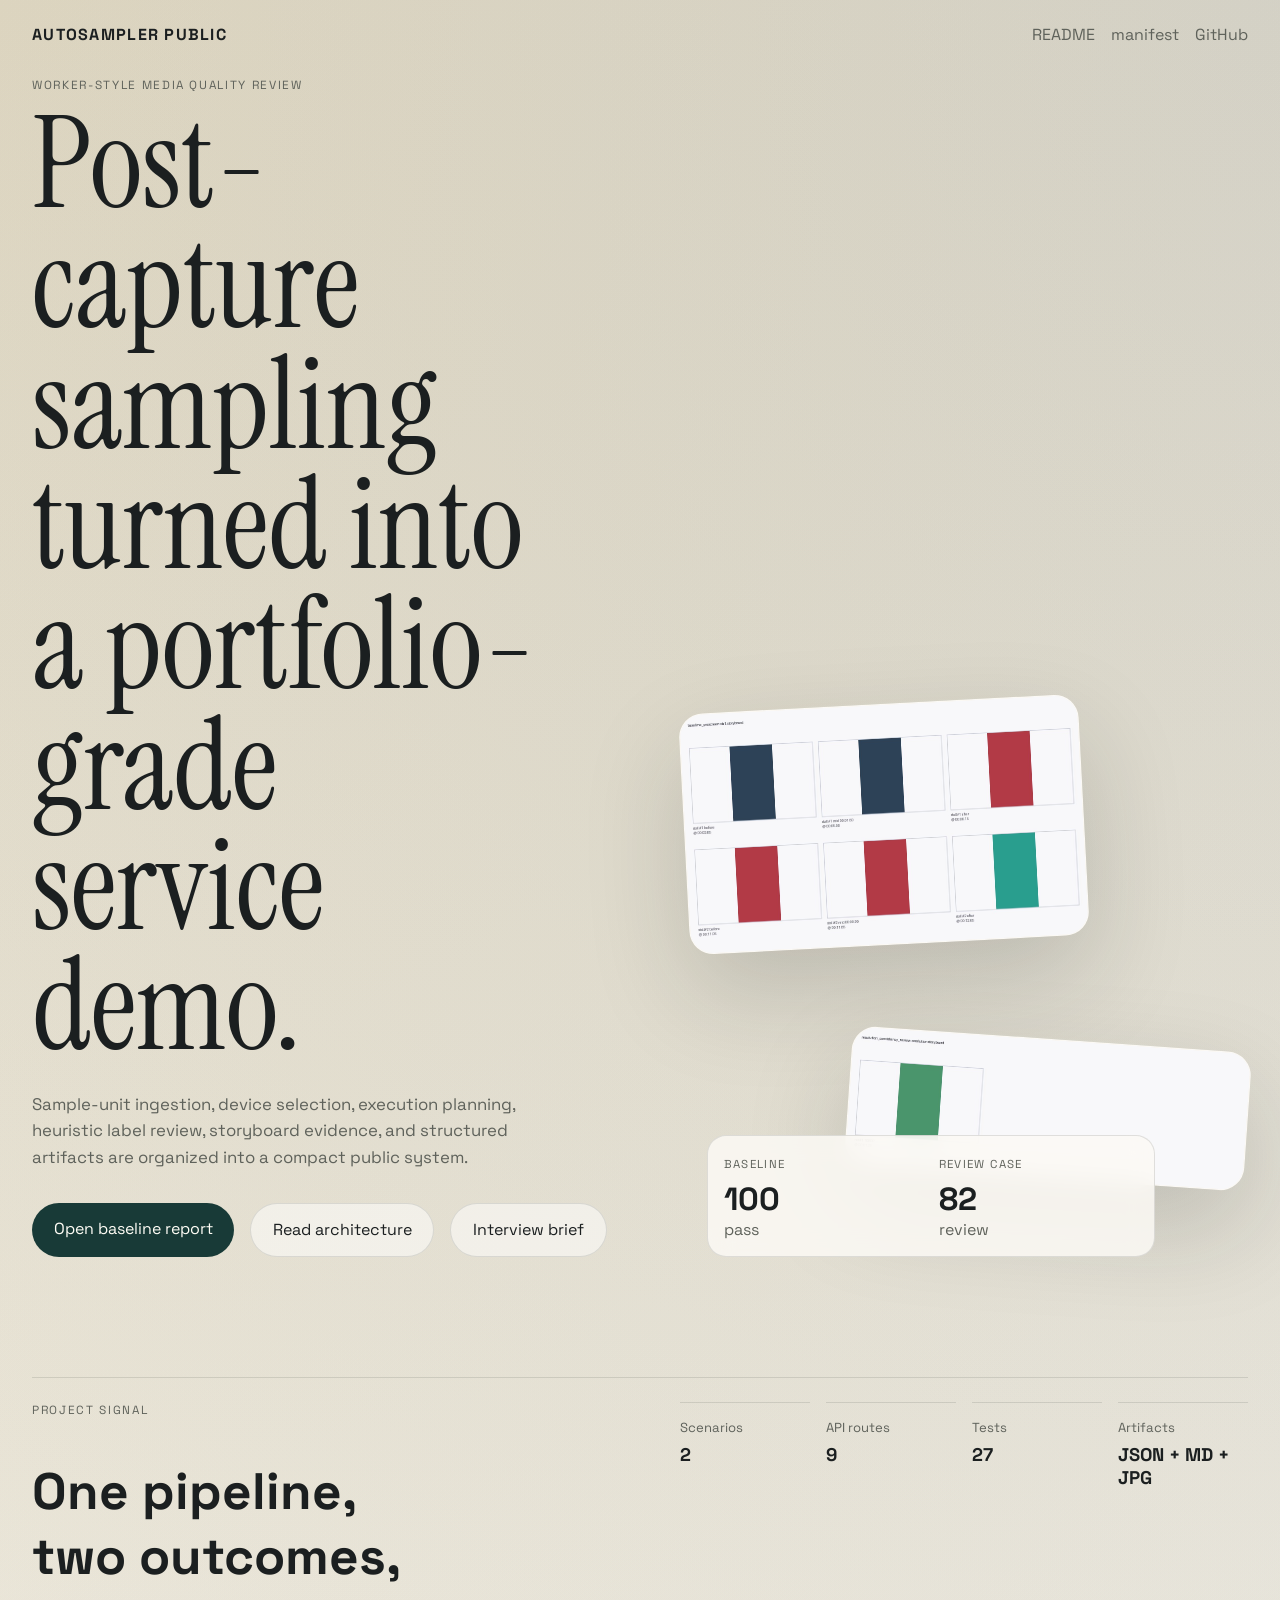
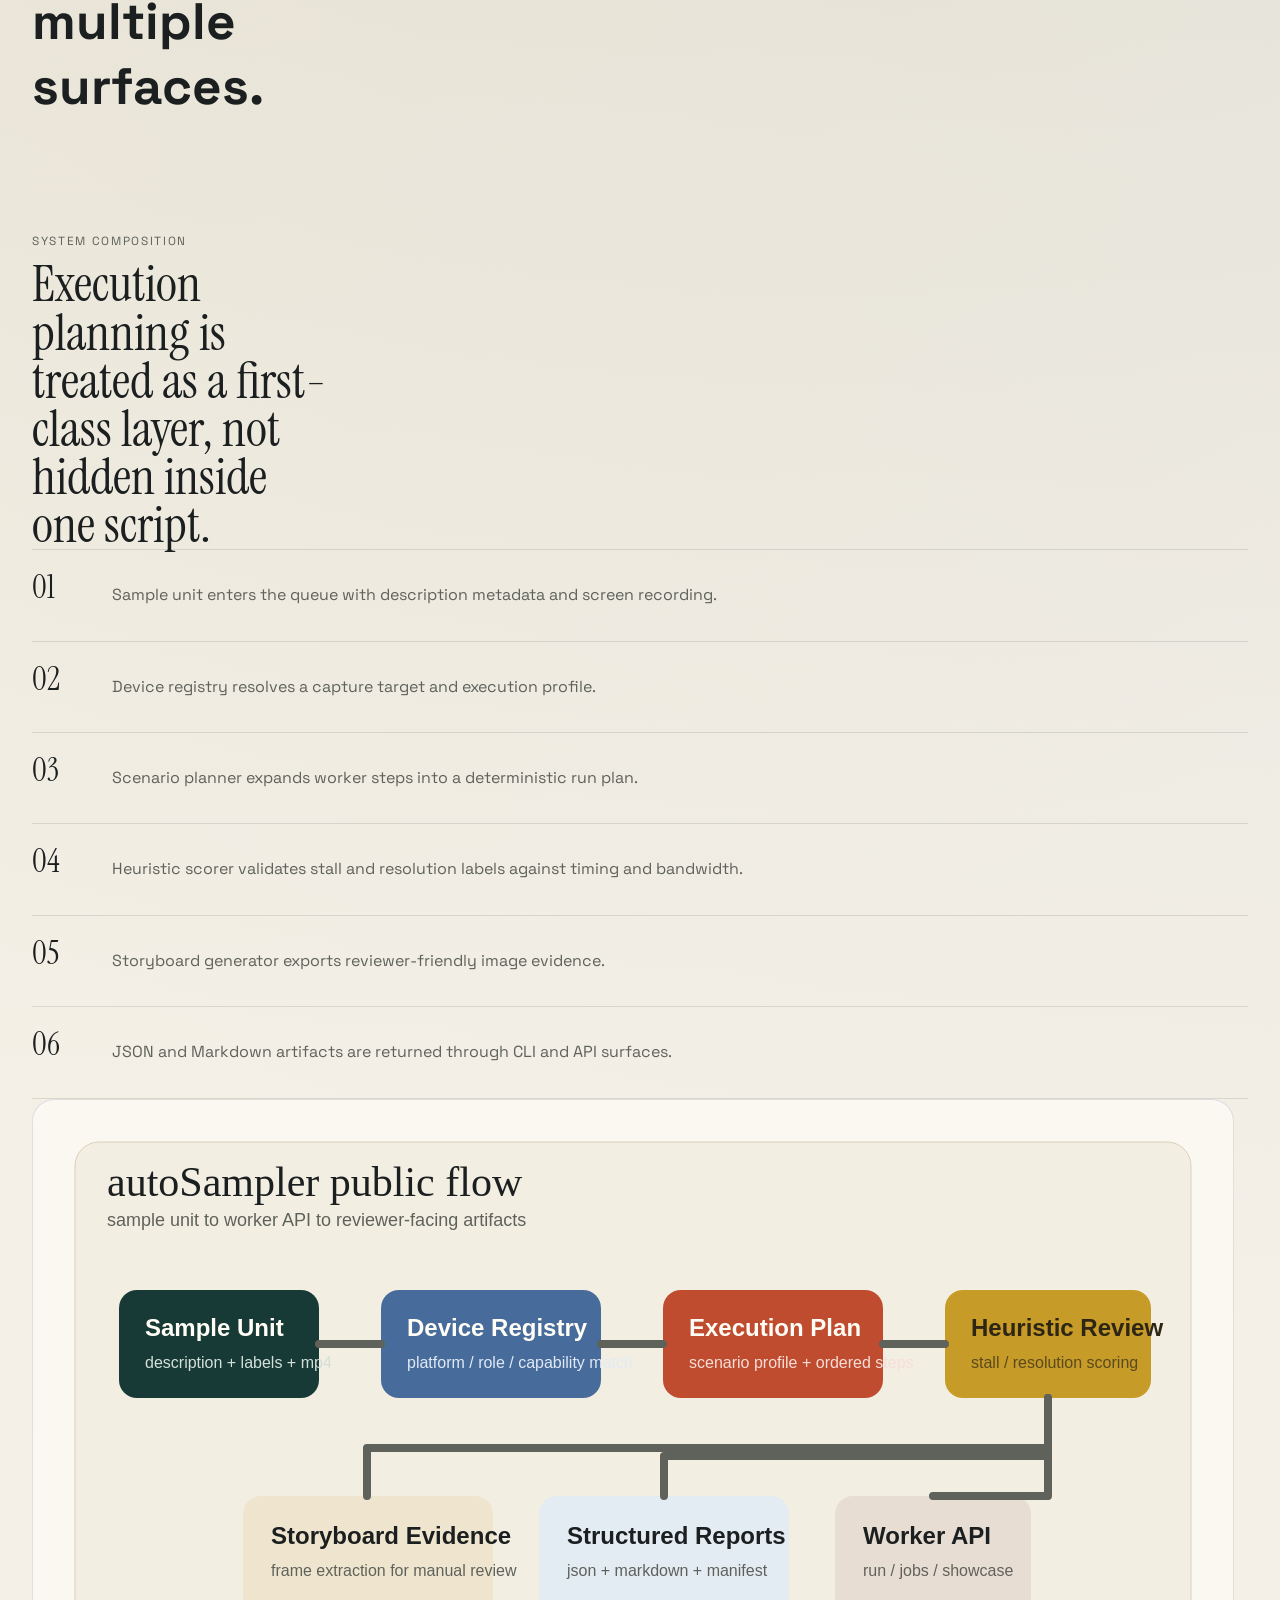
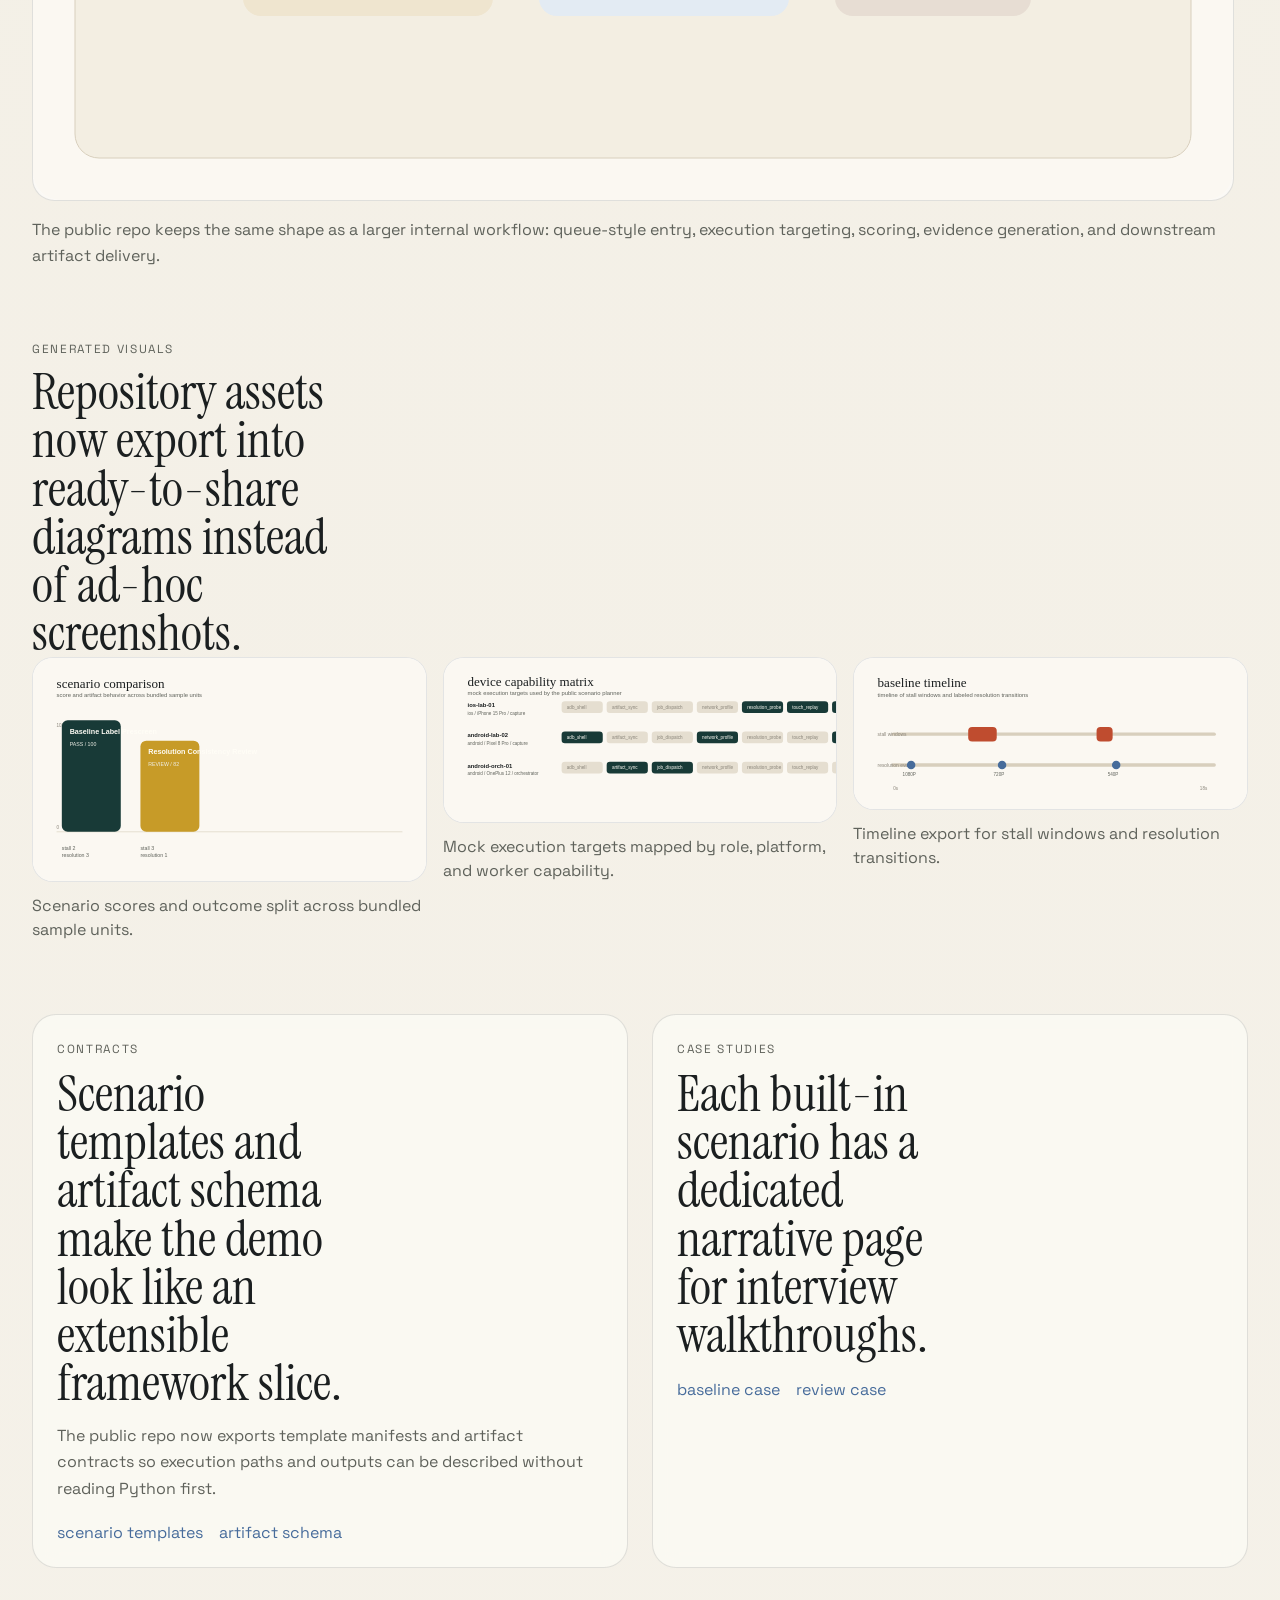
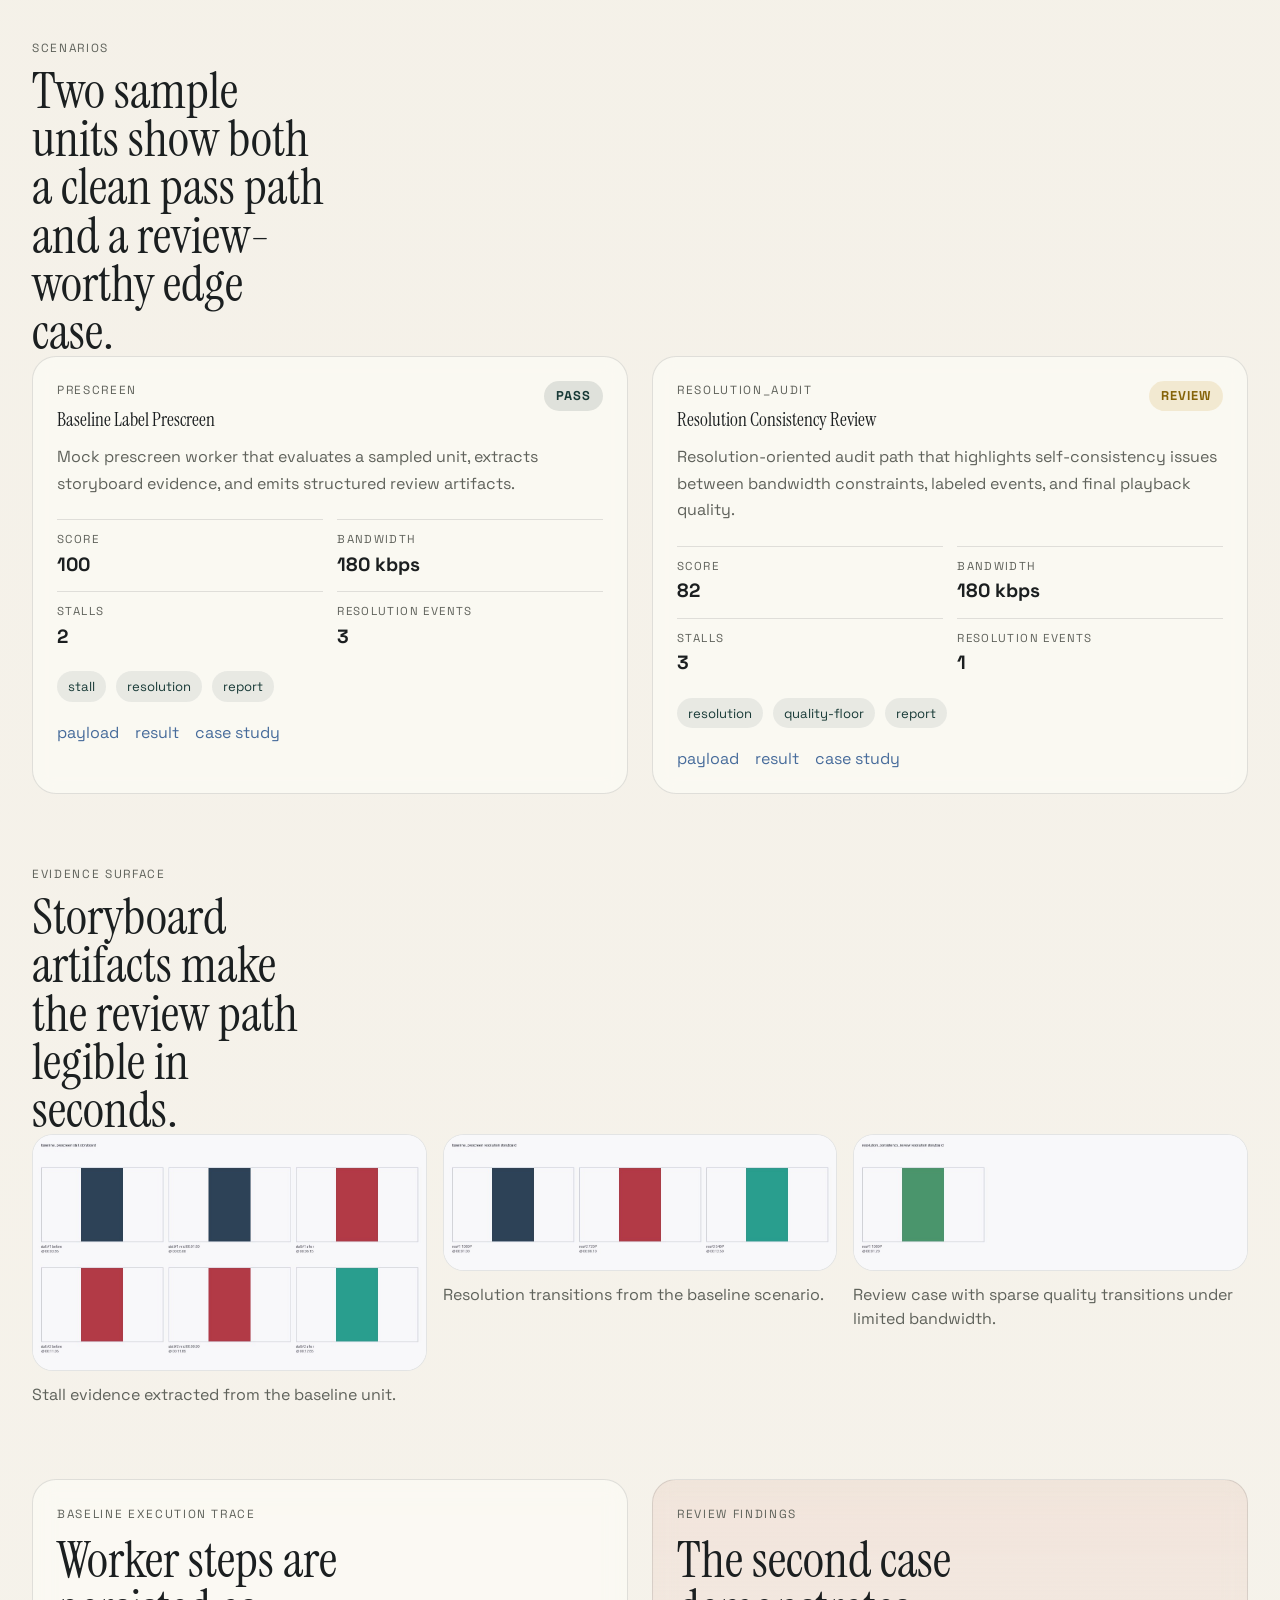
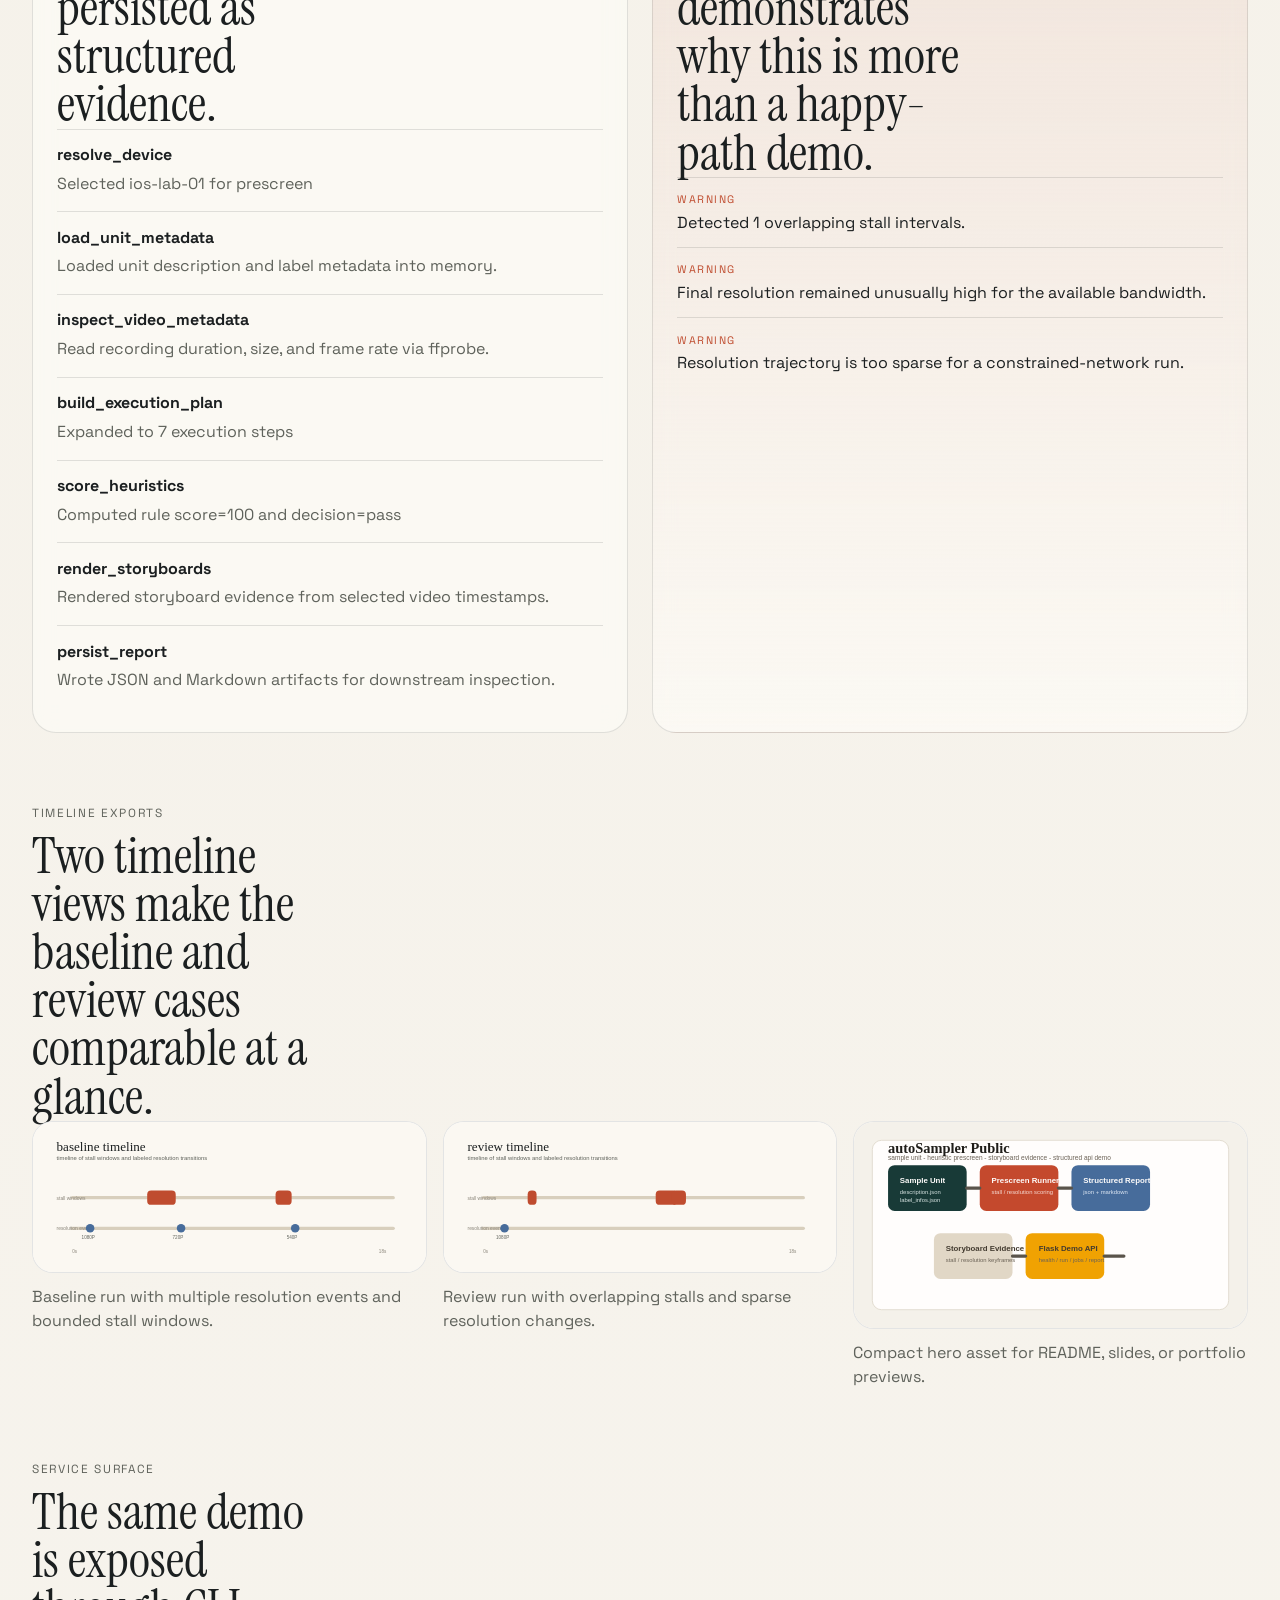
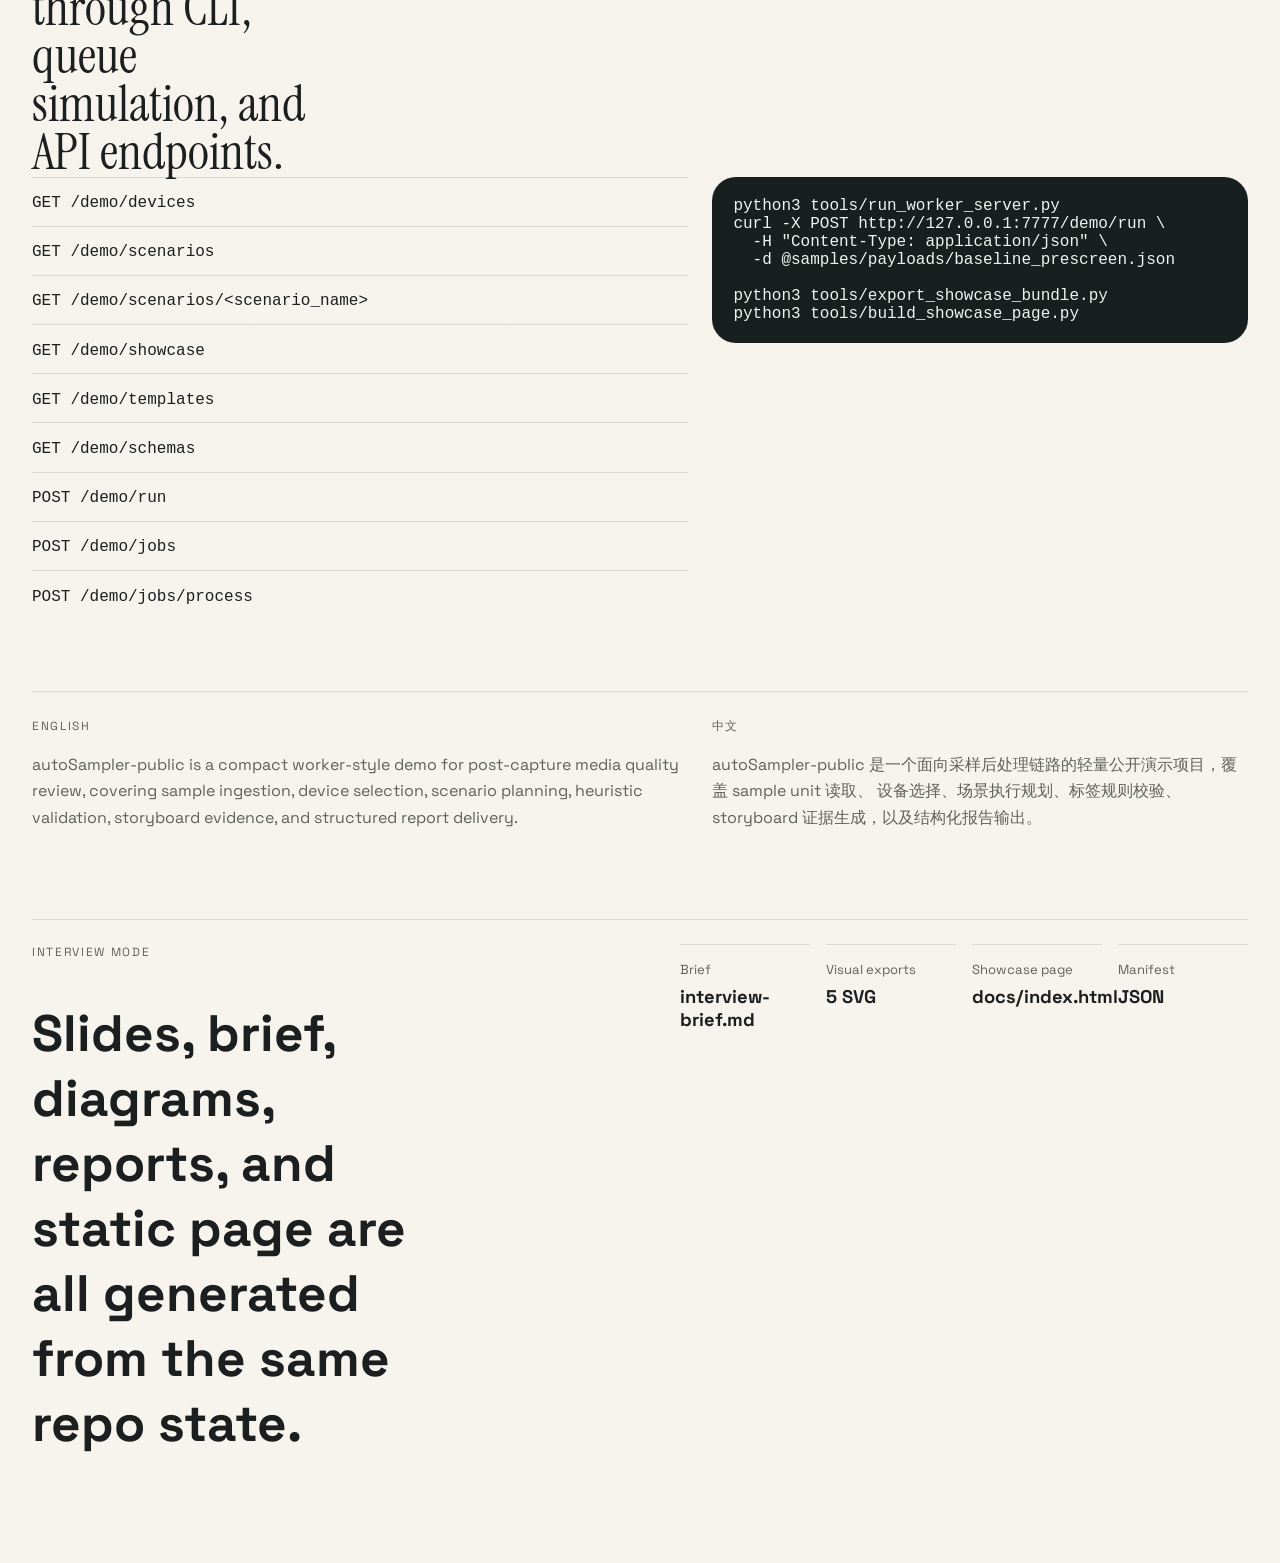
==== commit 2b34636b: "Add case studies and contract surfaces" ====
--- a/docs/index.html
+++ b/docs/index.html
@@ -72,8 +72,8 @@
           </div>
           <div class="band-stats">
             <div><span>Scenarios</span><strong>2</strong></div>
-            <div><span>API routes</span><strong>7</strong></div>
-            <div><span>Tests</span><strong>23</strong></div>
+            <div><span>API routes</span><strong>9</strong></div>
+            <div><span>Tests</span><strong>27</strong></div>
             <div><span>Artifacts</span><strong>JSON + MD + JPG</strong></div>
           </div>
         </section>
@@ -114,6 +114,29 @@
               <figcaption>Timeline export for stall windows and resolution transitions.</figcaption>
             </figure>
           </div>
+        </section>
+
+        <section class="detail-grid">
+          <article class="detail-panel reveal">
+            <p class="eyebrow">contracts</p>
+            <h2>Scenario templates and artifact schema make the demo look like an extensible framework slice.</h2>
+            <p>
+              The public repo now exports template manifests and artifact contracts so execution paths
+              and outputs can be described without reading Python first.
+            </p>
+            <div class="scenario-links">
+              <a href="../docs/scenario-templates.json">scenario templates</a>
+              <a href="../docs/artifact-schema.json">artifact schema</a>
+            </div>
+          </article>
+          <article class="detail-panel reveal">
+            <p class="eyebrow">case studies</p>
+            <h2>Each built-in scenario has a dedicated narrative page for interview walkthroughs.</h2>
+            <div class="scenario-links">
+              <a href="./cases/baseline_prescreen.html">baseline case</a>
+              <a href="./cases/resolution_consistency_review.html">review case</a>
+            </div>
+          </article>
         </section>
 
         <section class="scenario-section">
@@ -139,6 +162,7 @@
       <div class="scenario-links">
         <a href="../samples/payloads/baseline_prescreen.json">payload</a>
         <a href="../samples/results/baseline_prescreen.json">result</a>
+        <a href="./cases/baseline_prescreen.html">case study</a>
       </div>
     </article>
     
@@ -160,6 +184,7 @@
       <div class="scenario-links">
         <a href="../samples/payloads/resolution_consistency_review.json">payload</a>
         <a href="../samples/results/resolution_consistency_review.json">result</a>
+        <a href="./cases/resolution_consistency_review.html">case study</a>
       </div>
     </article>
     </div>
@@ -226,7 +251,7 @@
             <h2>The same demo is exposed through CLI, queue simulation, and API endpoints.</h2>
           </div>
           <div class="api-layout">
-            <ul class="route-list reveal"><li><code>GET /demo/devices</code></li><li><code>GET /demo/scenarios</code></li><li><code>GET /demo/scenarios/&lt;scenario_name&gt;</code></li><li><code>GET /demo/showcase</code></li><li><code>POST /demo/run</code></li><li><code>POST /demo/jobs</code></li><li><code>POST /demo/jobs/process</code></li></ul>
+            <ul class="route-list reveal"><li><code>GET /demo/devices</code></li><li><code>GET /demo/scenarios</code></li><li><code>GET /demo/scenarios/&lt;scenario_name&gt;</code></li><li><code>GET /demo/showcase</code></li><li><code>GET /demo/templates</code></li><li><code>GET /demo/schemas</code></li><li><code>POST /demo/run</code></li><li><code>POST /demo/jobs</code></li><li><code>POST /demo/jobs/process</code></li></ul>
             <div class="terminal reveal">
 <pre><code>python3 tools/run_worker_server.py
 curl -X POST http://127.0.0.1:7777/demo/run \
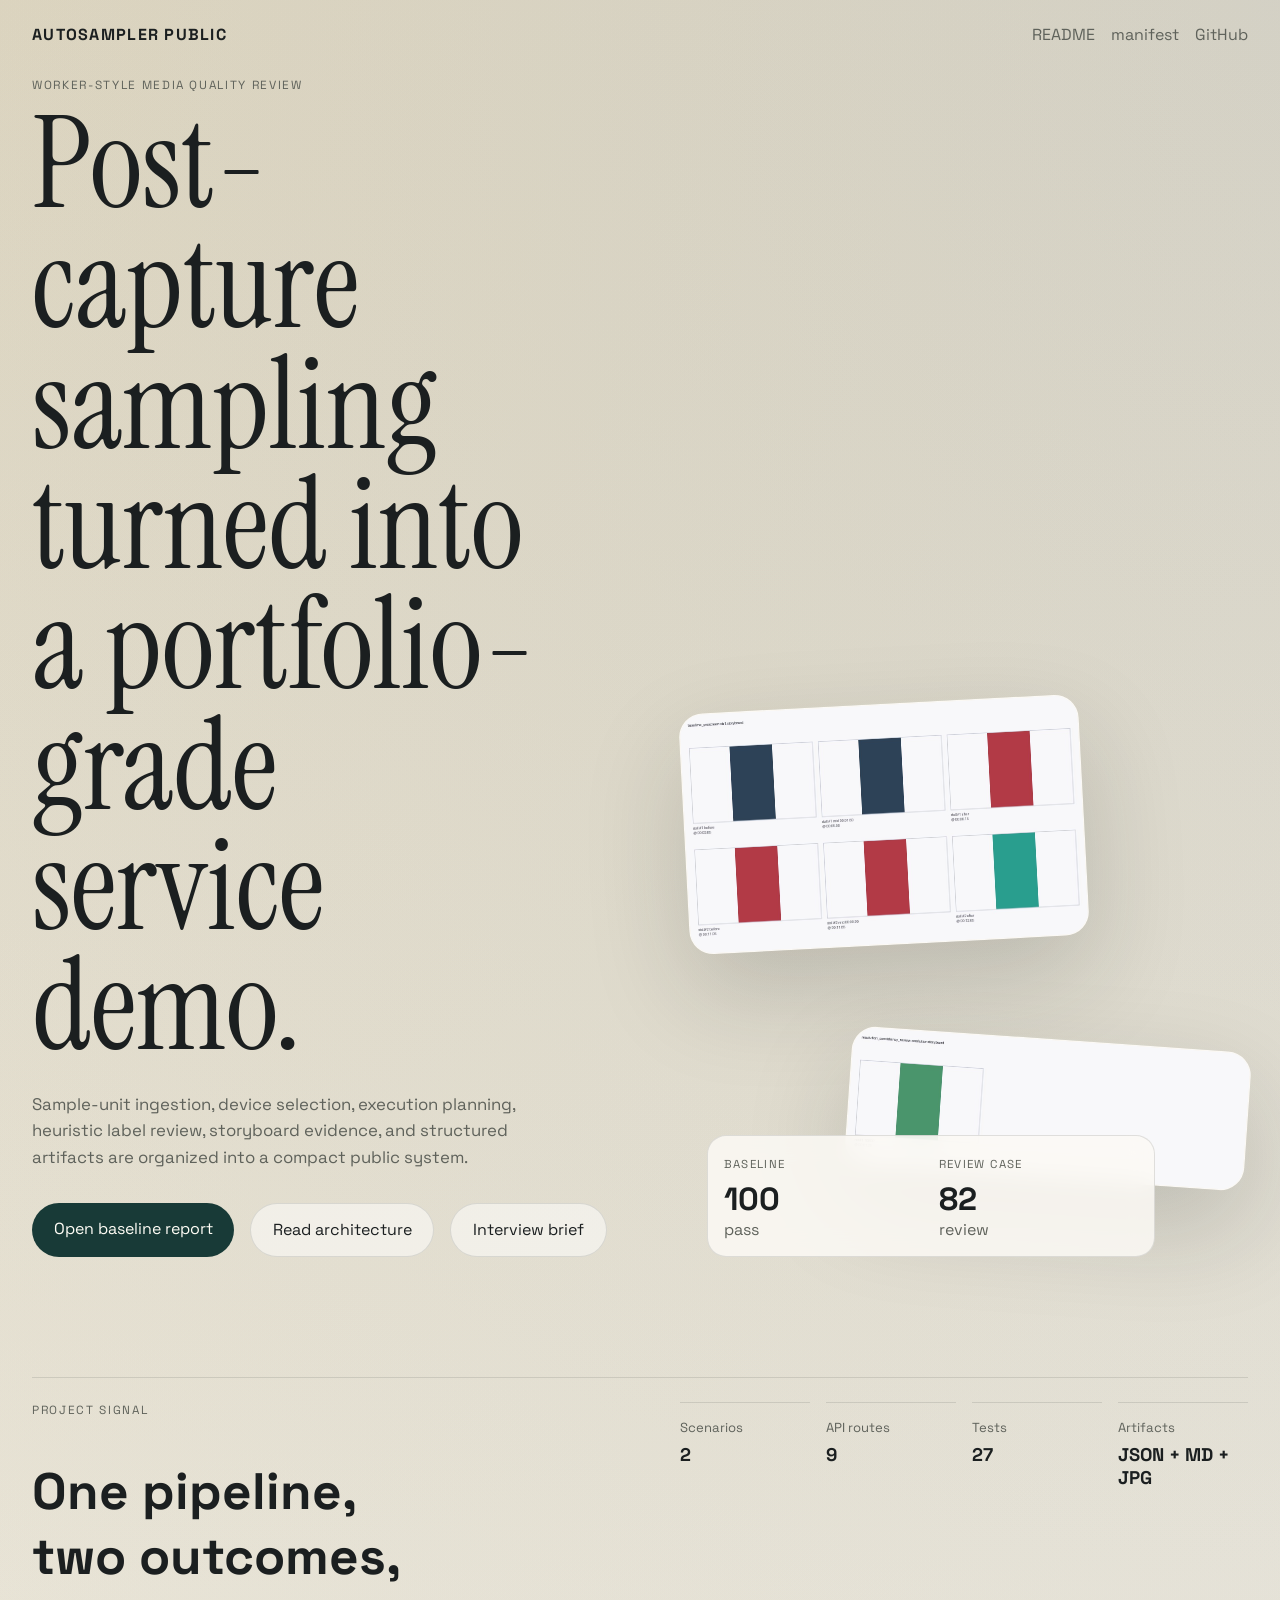
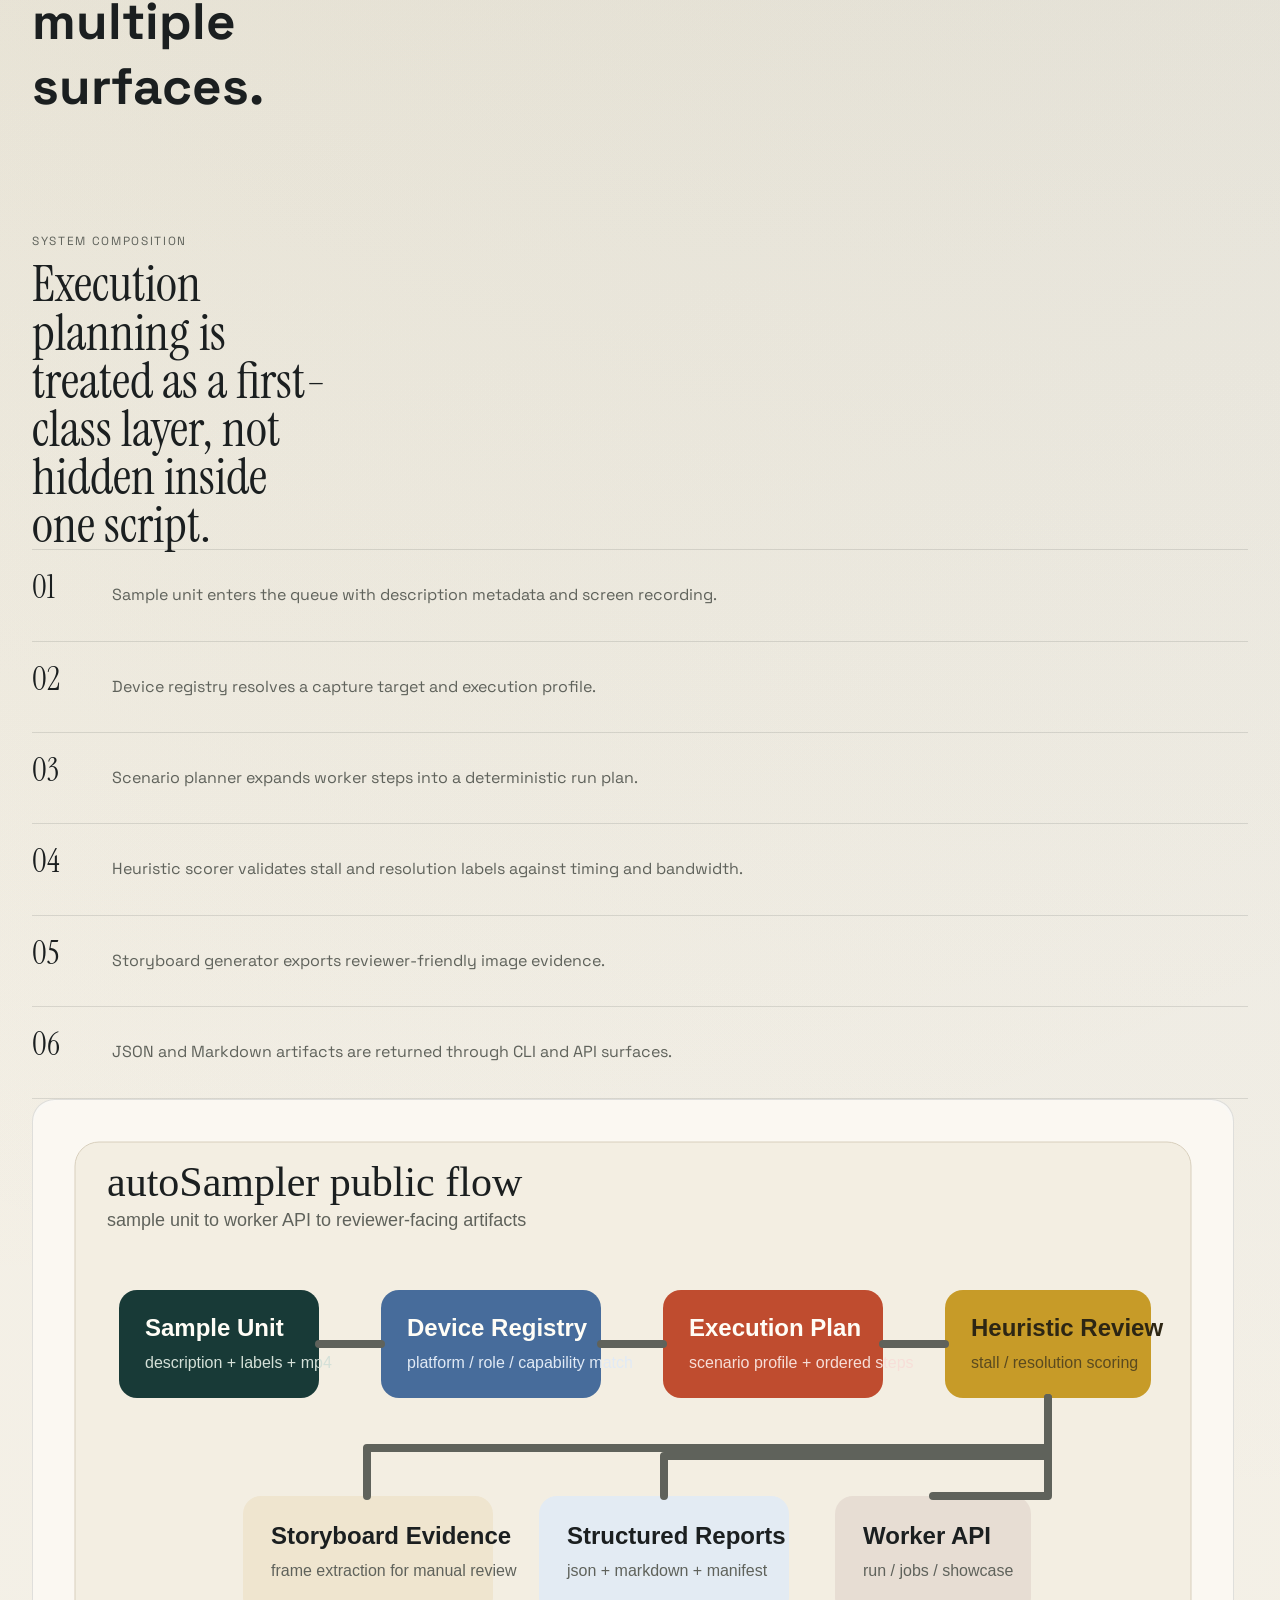
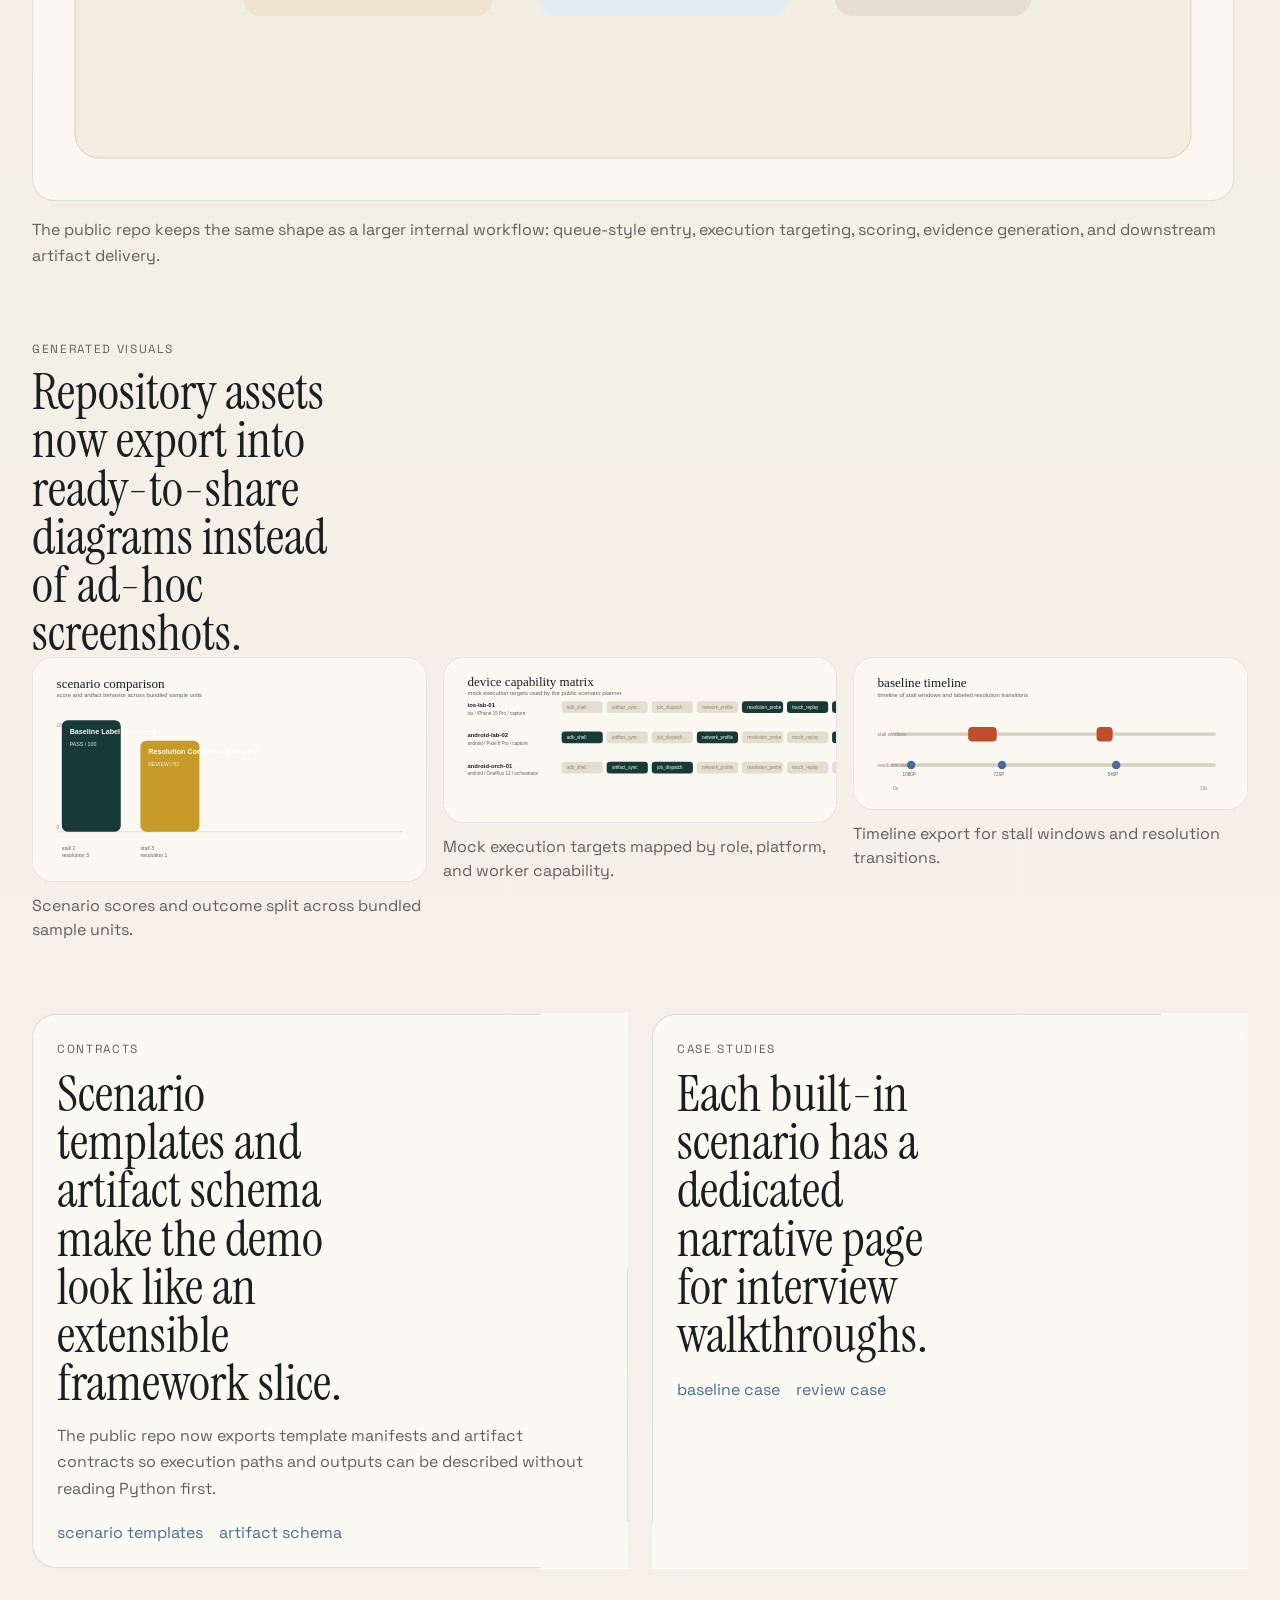
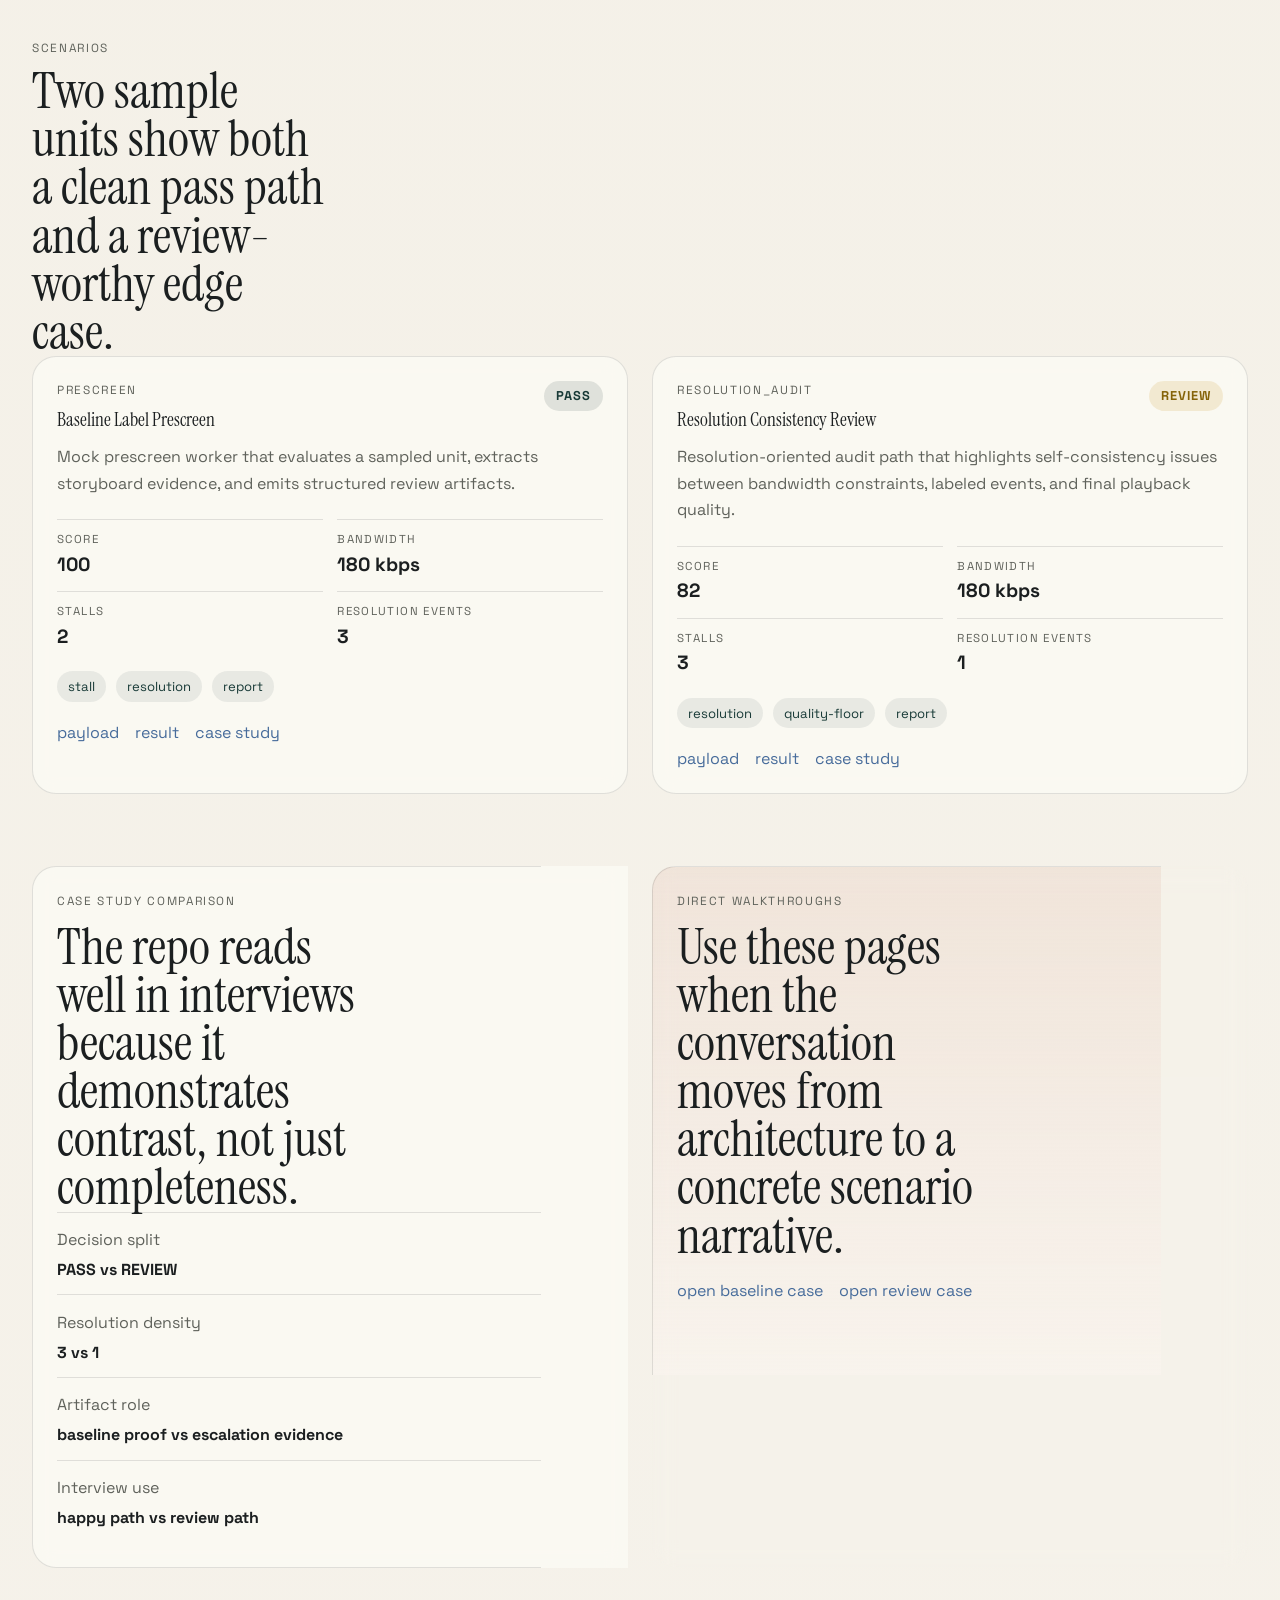
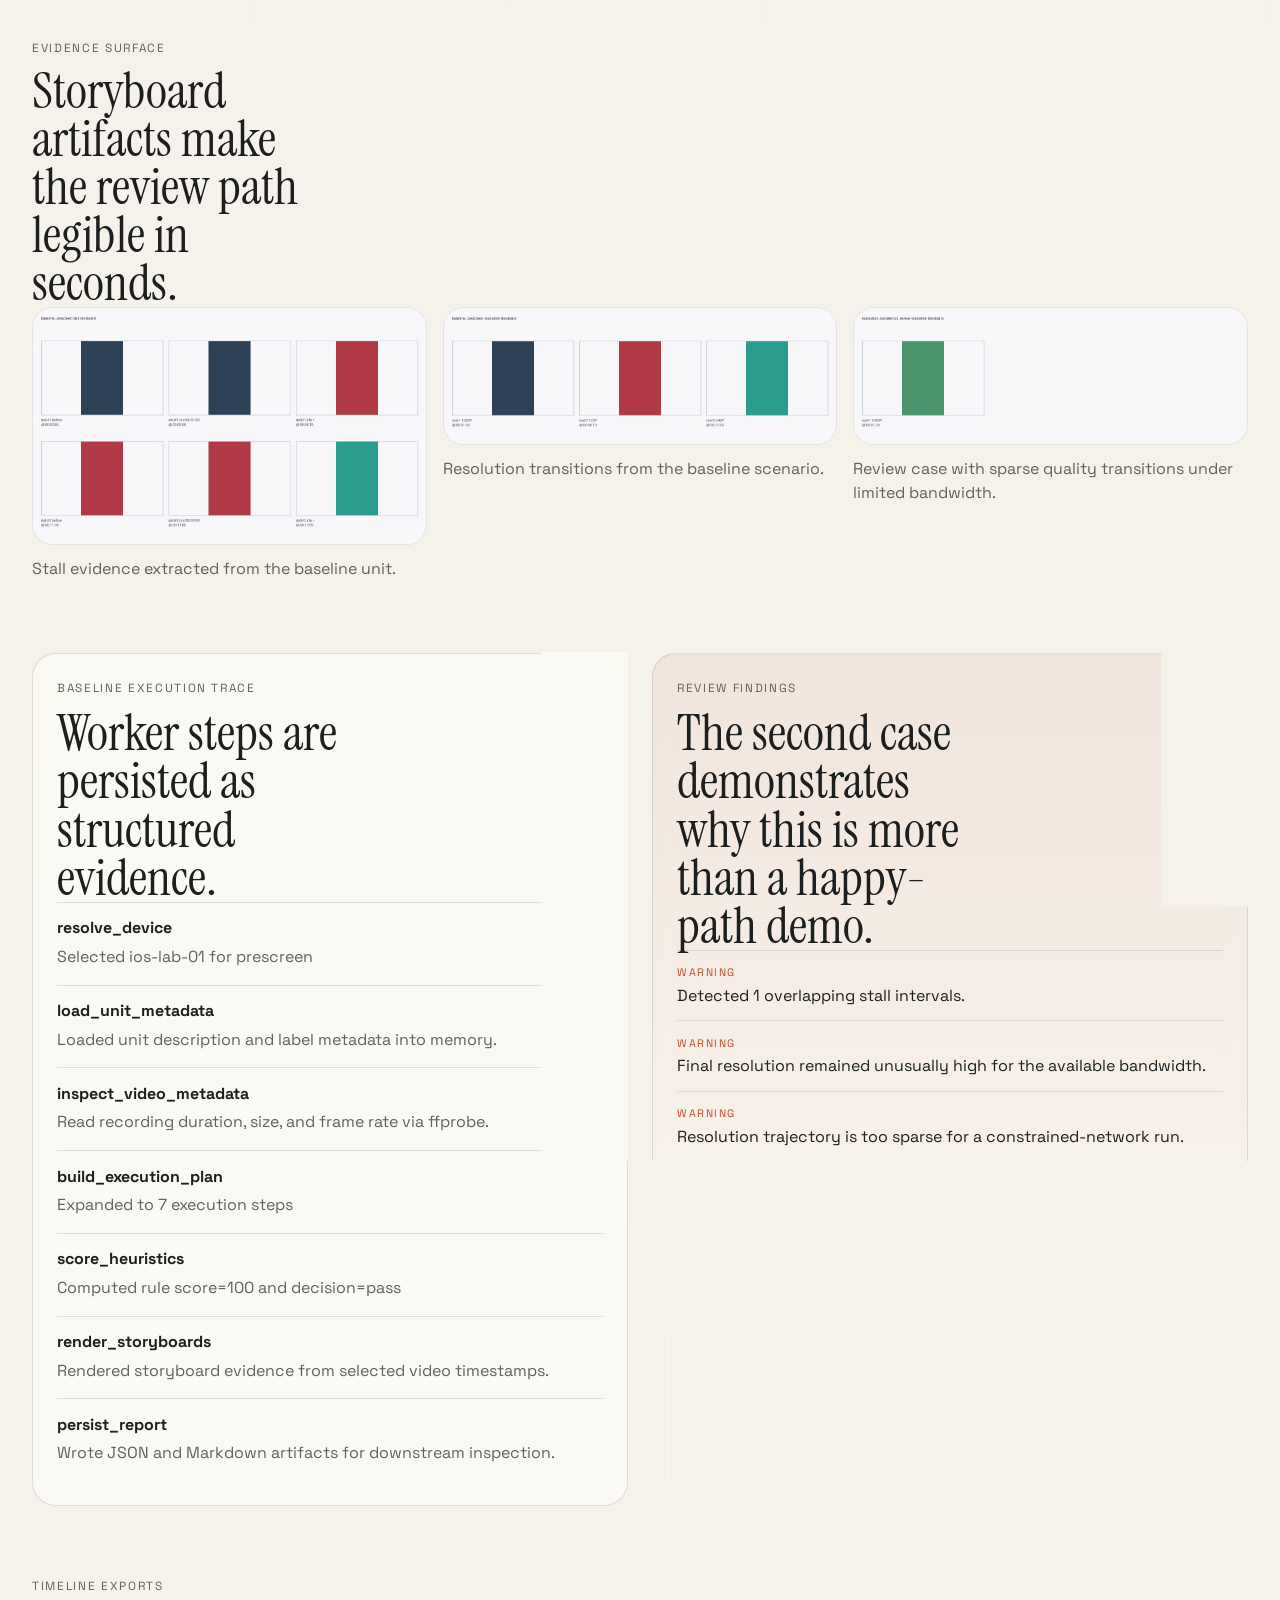
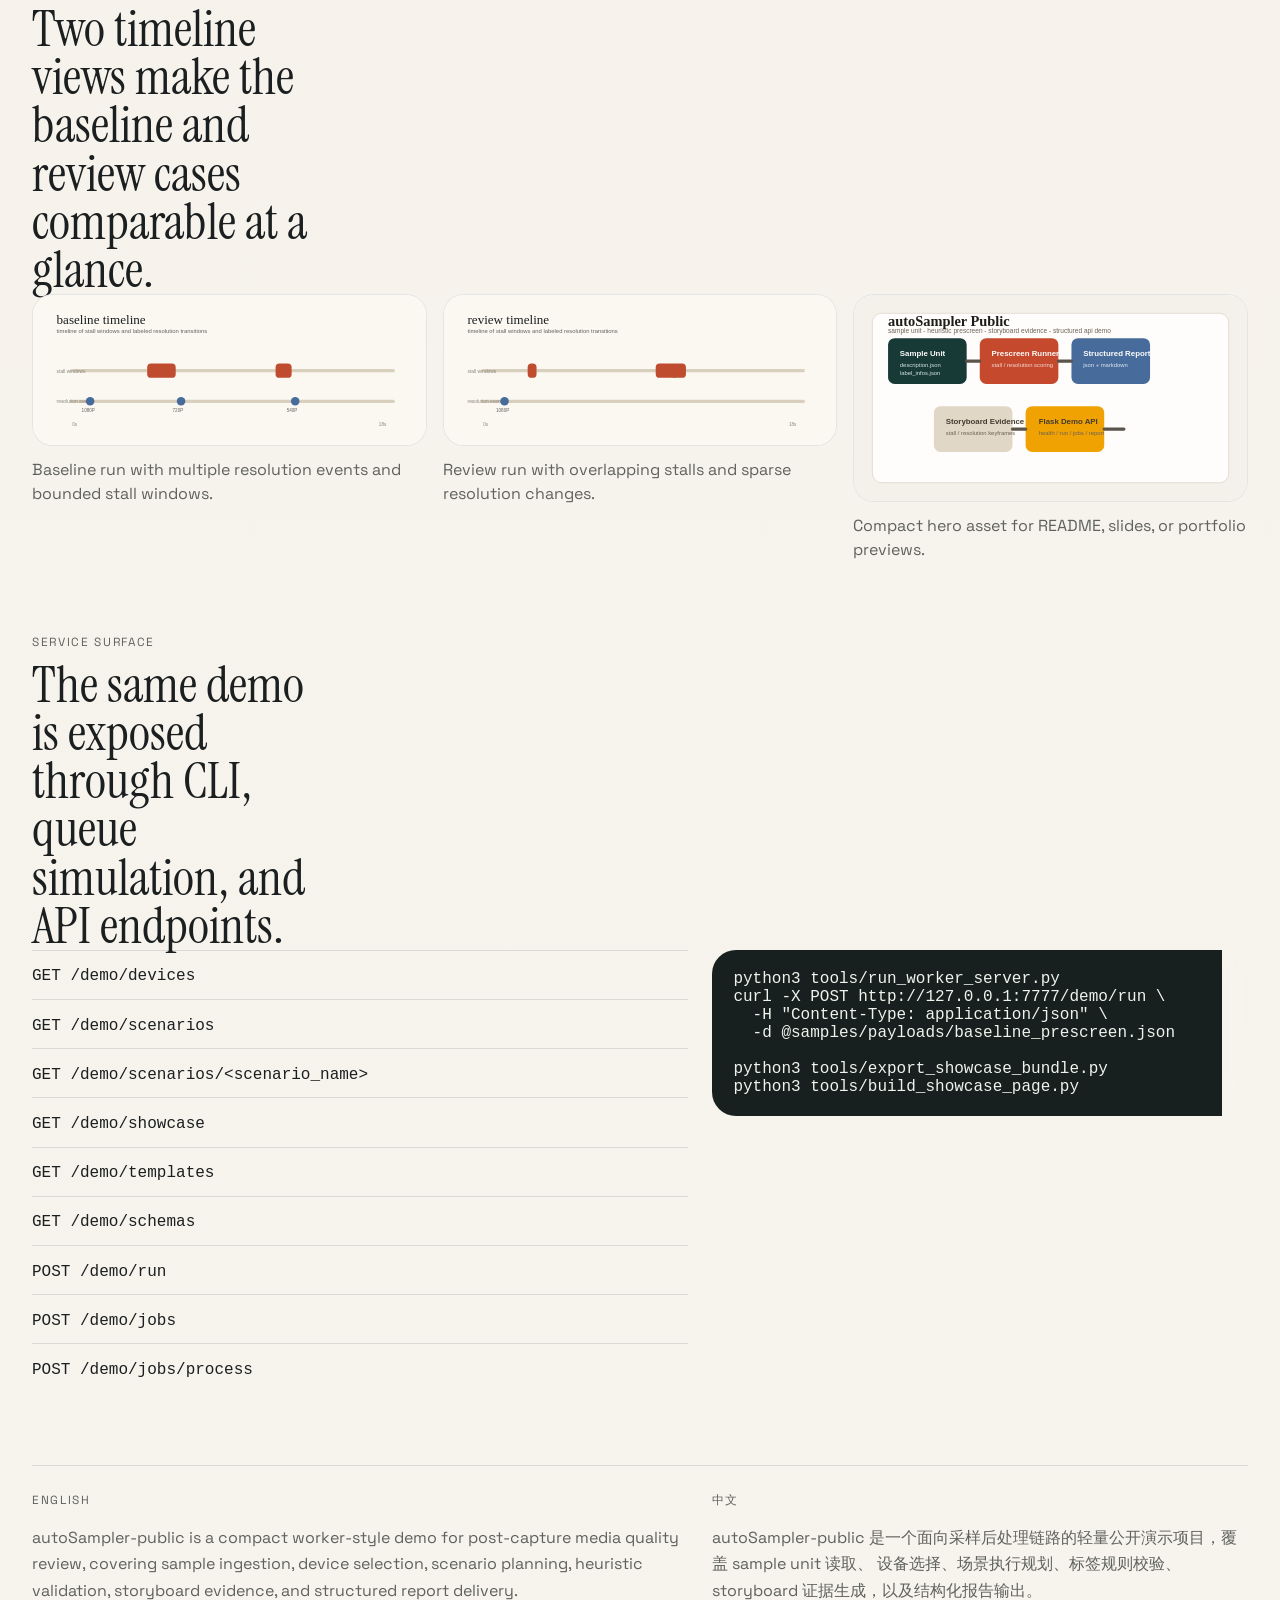
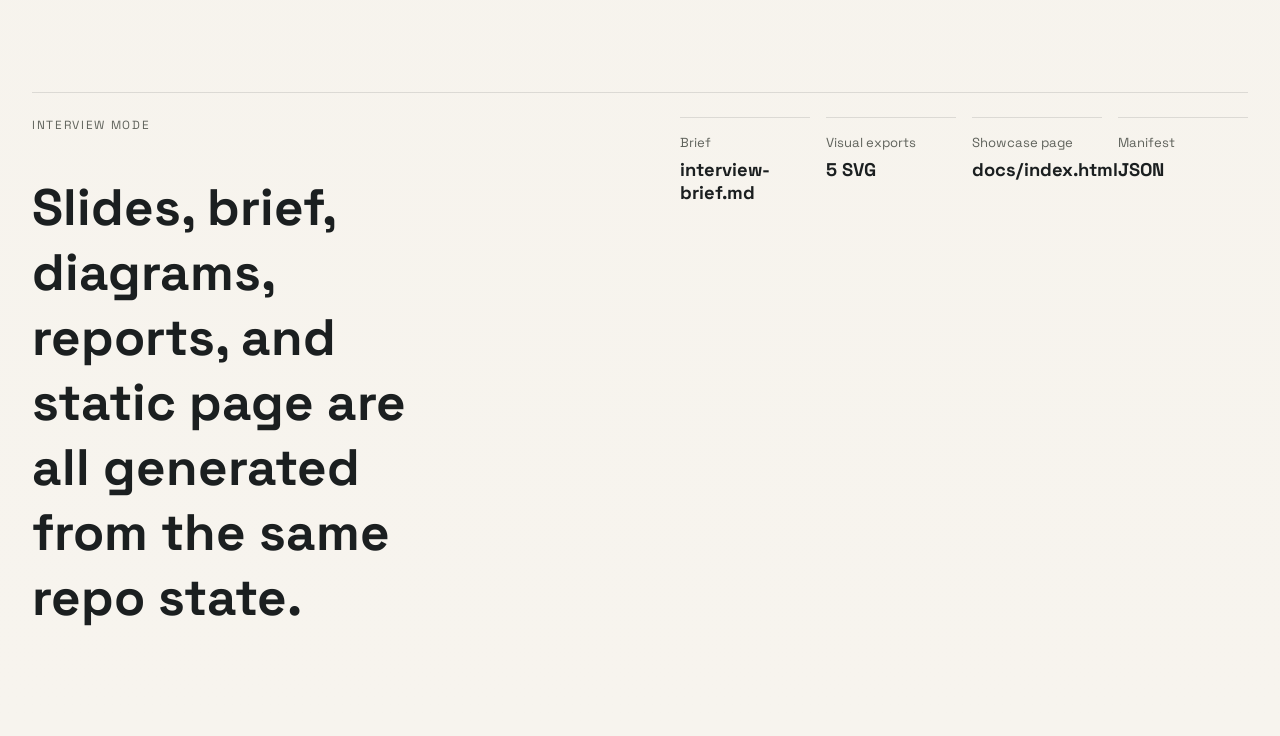
==== commit e4426336: "Refine interview walkthrough surfaces" ====
--- a/docs/index.html
+++ b/docs/index.html
@@ -190,6 +190,22 @@
     </div>
         </section>
 
+        <section class="detail-grid">
+          <article class="detail-panel reveal">
+            <p class="eyebrow">case study comparison</p>
+            <h2>The repo reads well in interviews because it demonstrates contrast, not just completeness.</h2>
+            <ul class="trace-list"><li><span>Decision split</span><strong>PASS vs REVIEW</strong></li><li><span>Resolution density</span><strong>3 vs 1</strong></li><li><span>Artifact role</span><strong>baseline proof vs escalation evidence</strong></li><li><span>Interview use</span><strong>happy path vs review path</strong></li></ul>
+          </article>
+          <article class="detail-panel accent reveal">
+            <p class="eyebrow">direct walkthroughs</p>
+            <h2>Use these pages when the conversation moves from architecture to a concrete scenario narrative.</h2>
+            <div class="scenario-links">
+              <a href="./cases/baseline_prescreen.html">open baseline case</a>
+              <a href="./cases/resolution_consistency_review.html">open review case</a>
+            </div>
+          </article>
+        </section>
+
         <section class="gallery-section">
           <div class="section-head reveal">
             <p class="eyebrow">evidence surface</p>
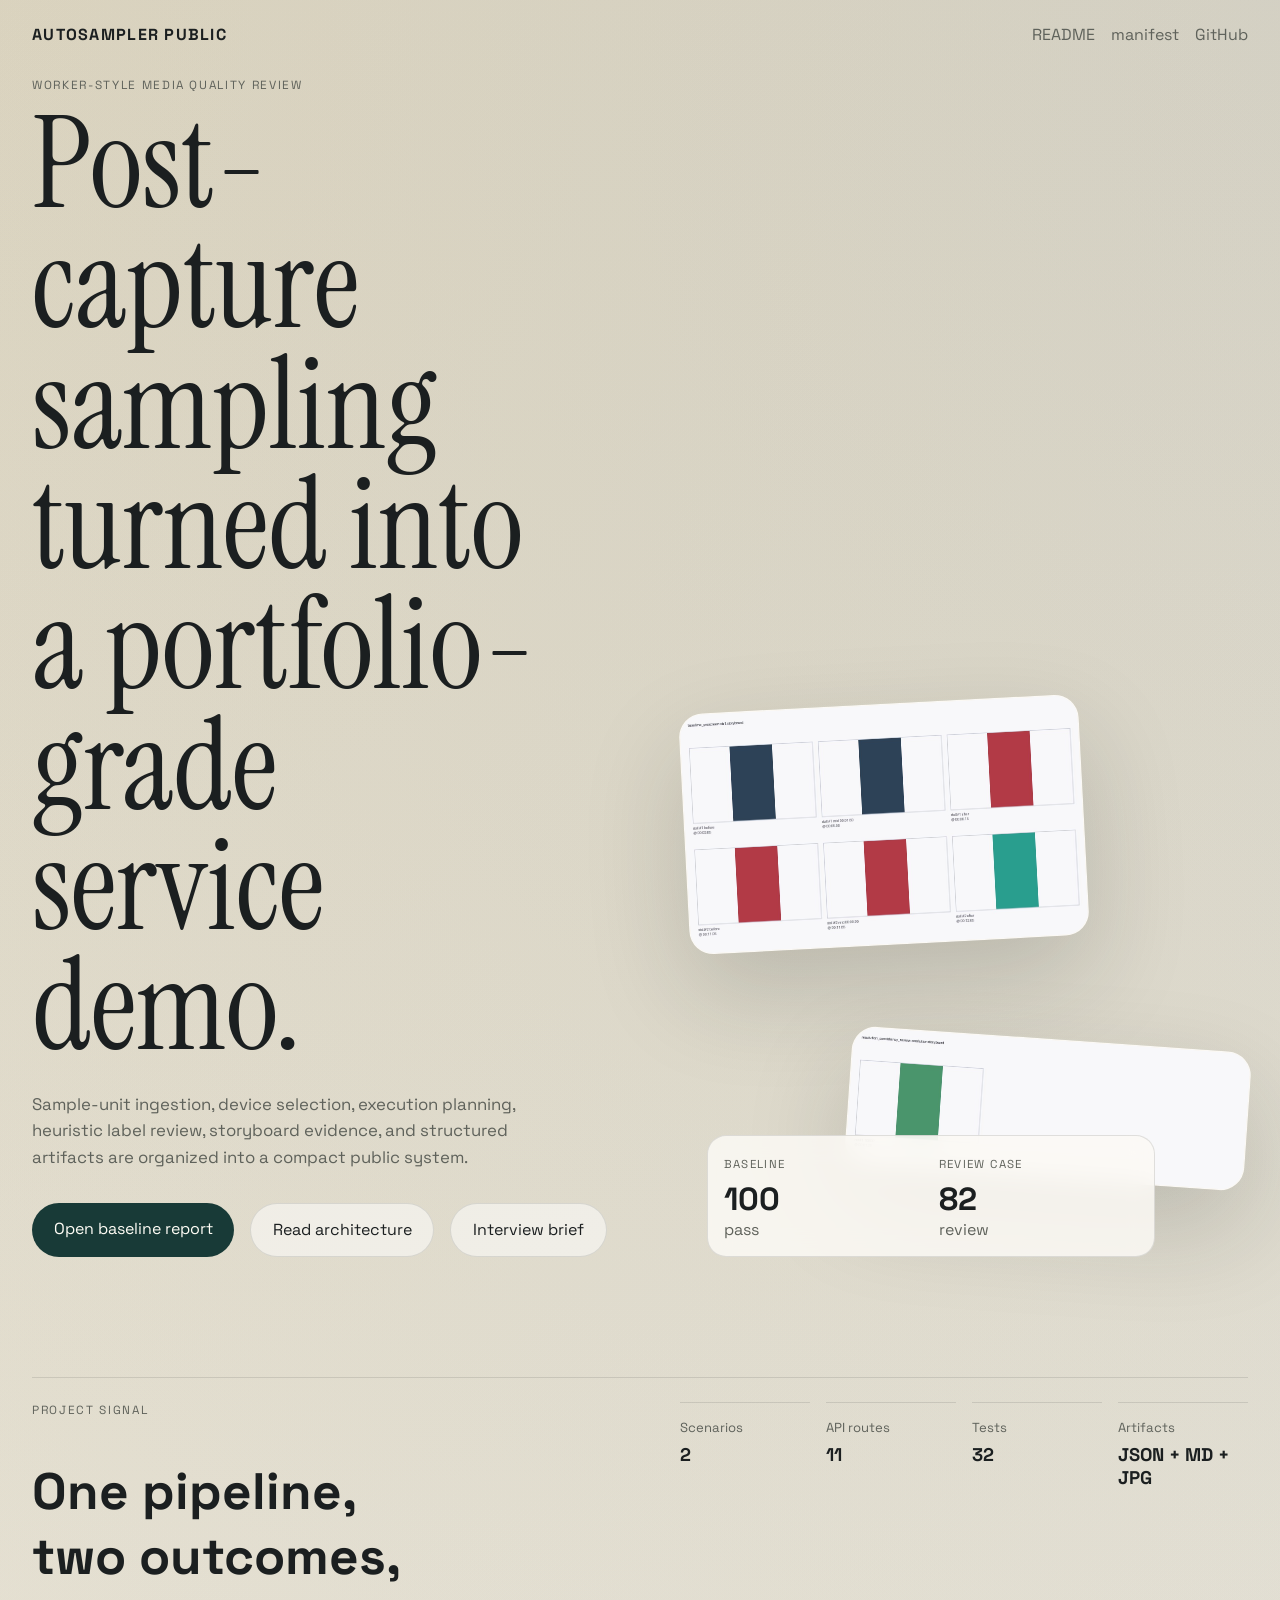
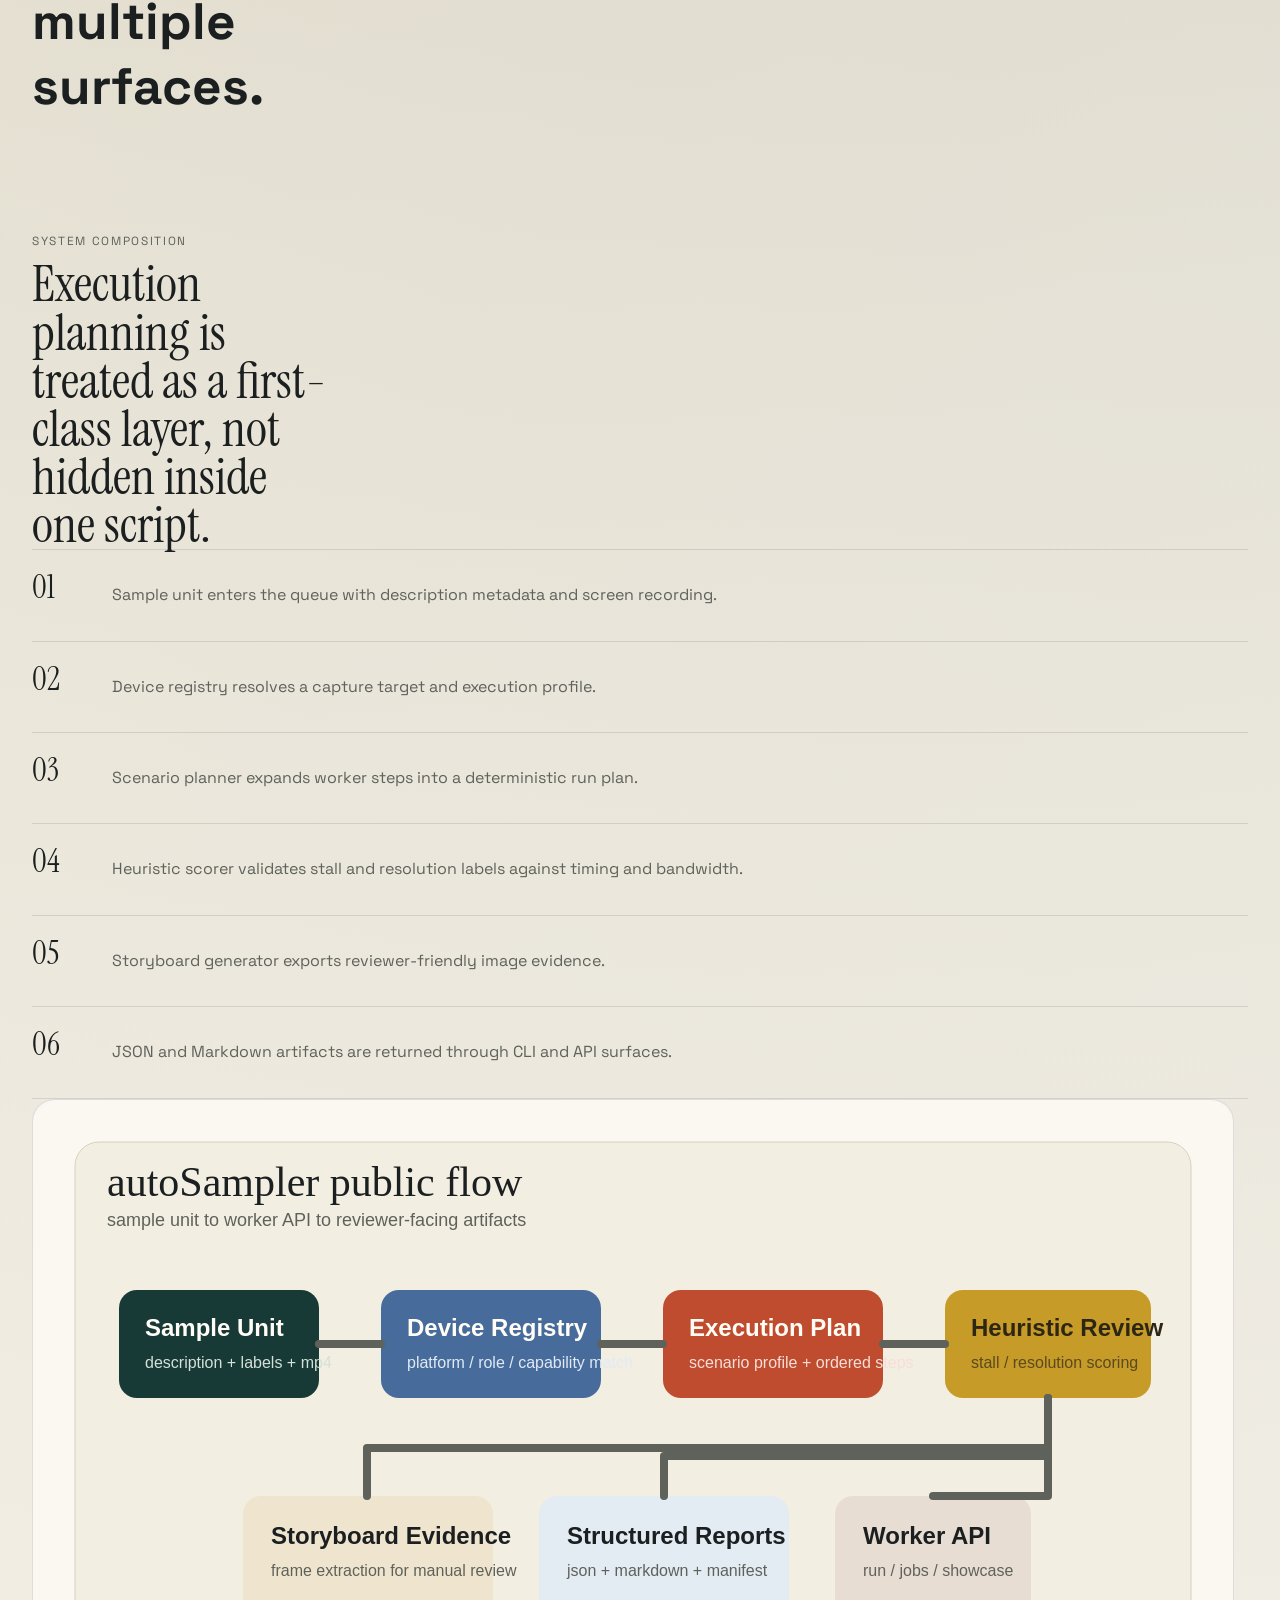
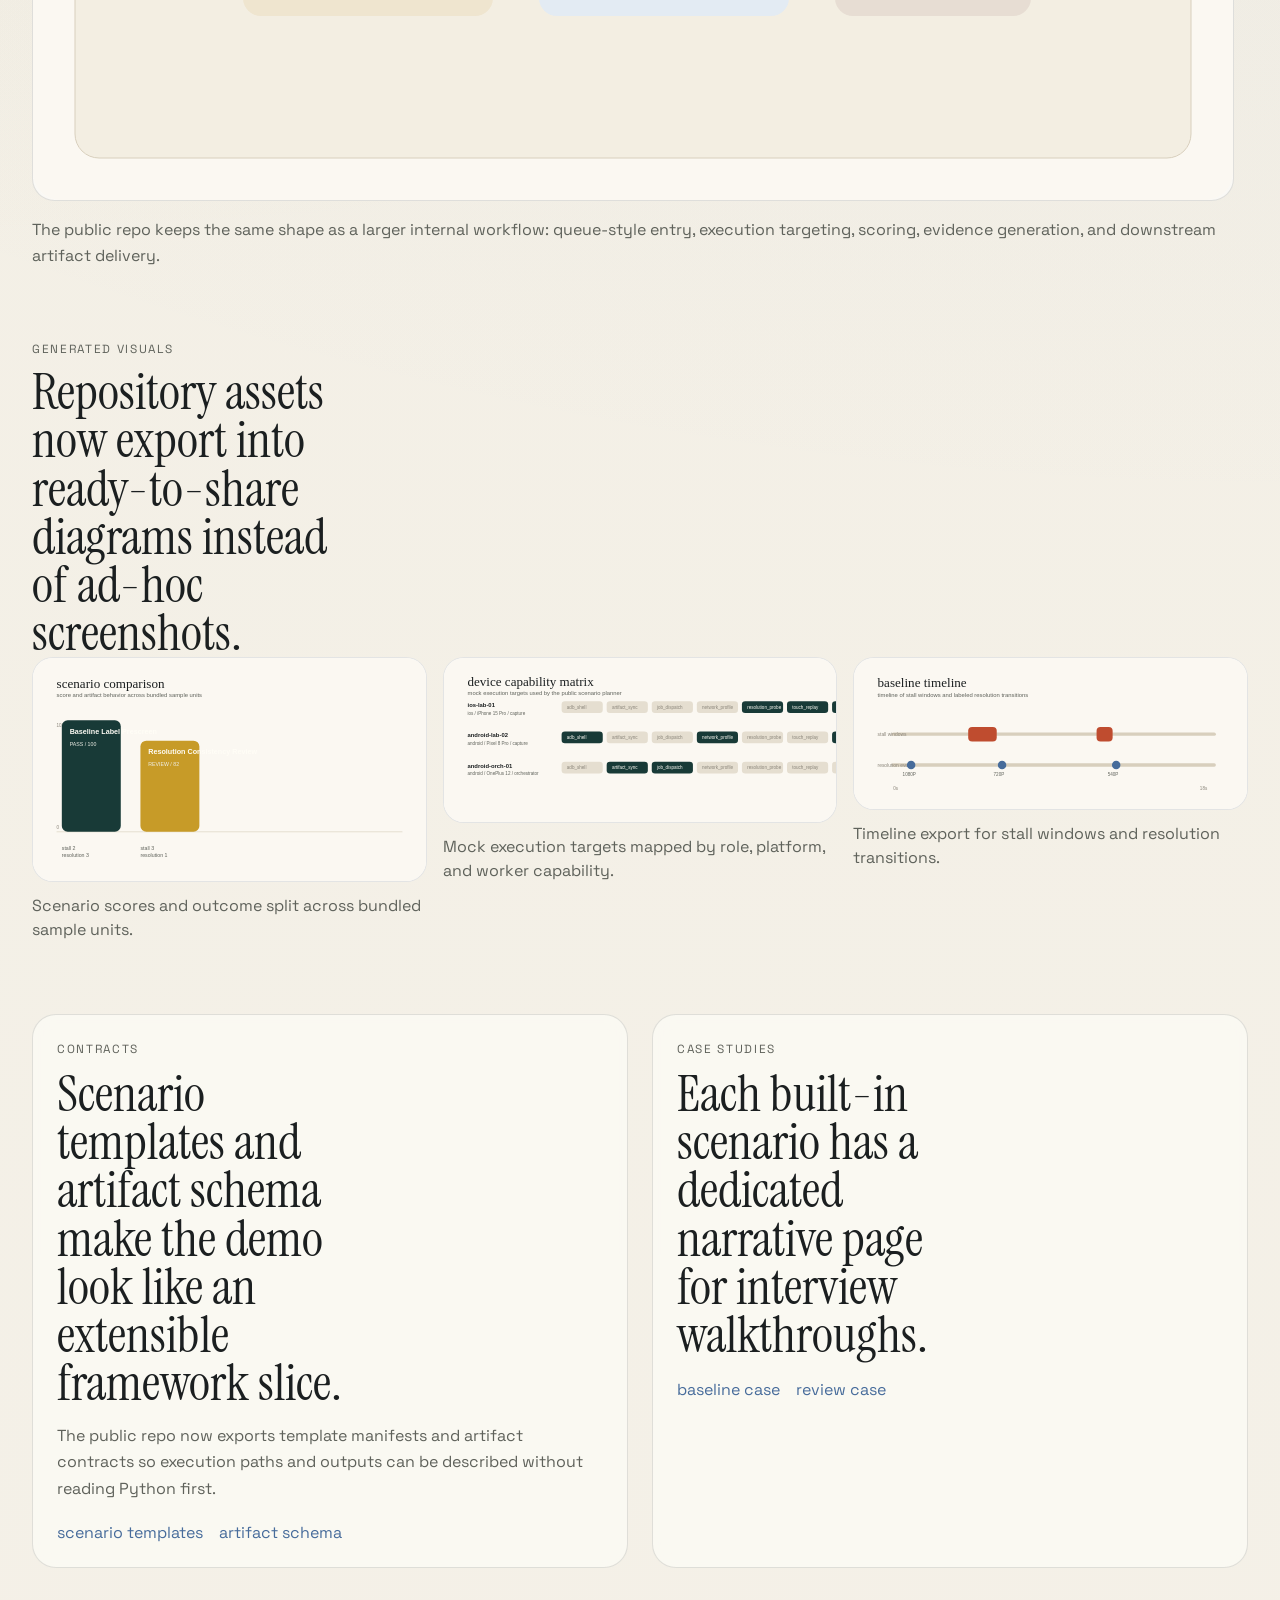
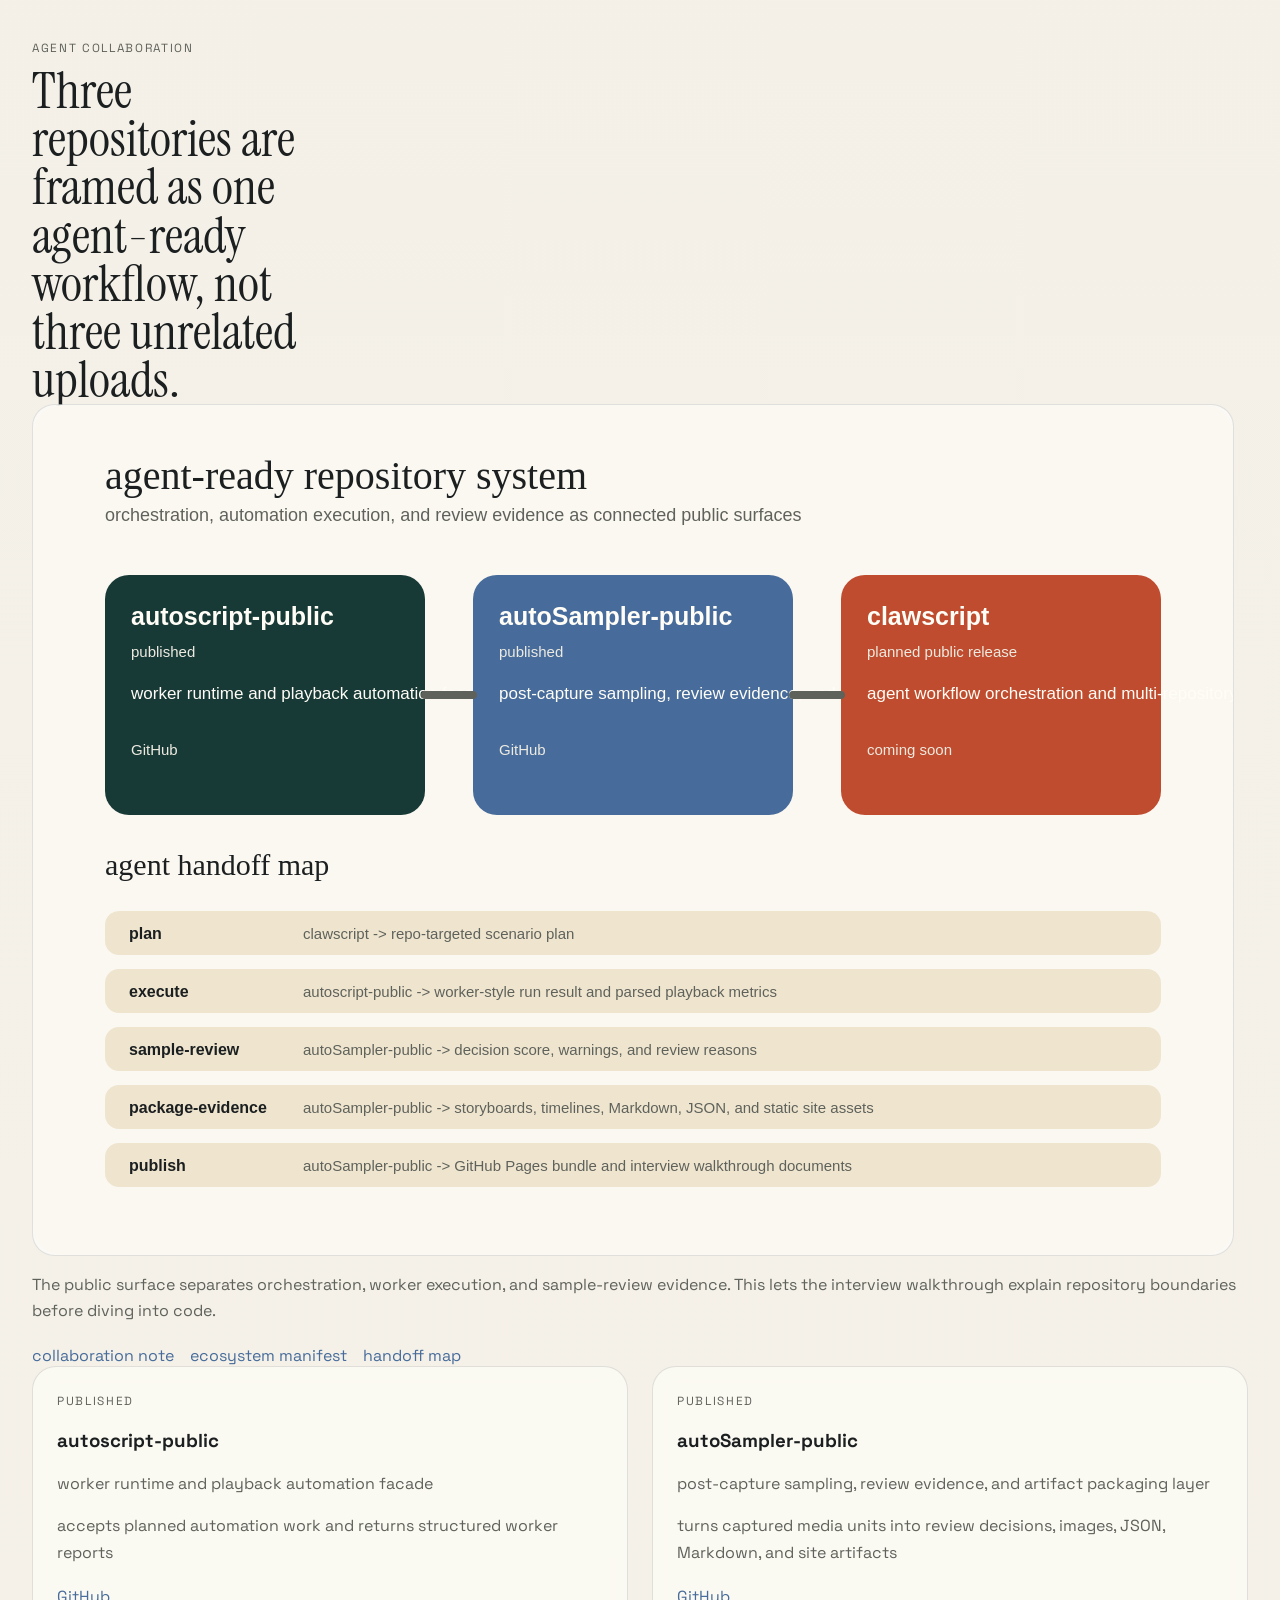
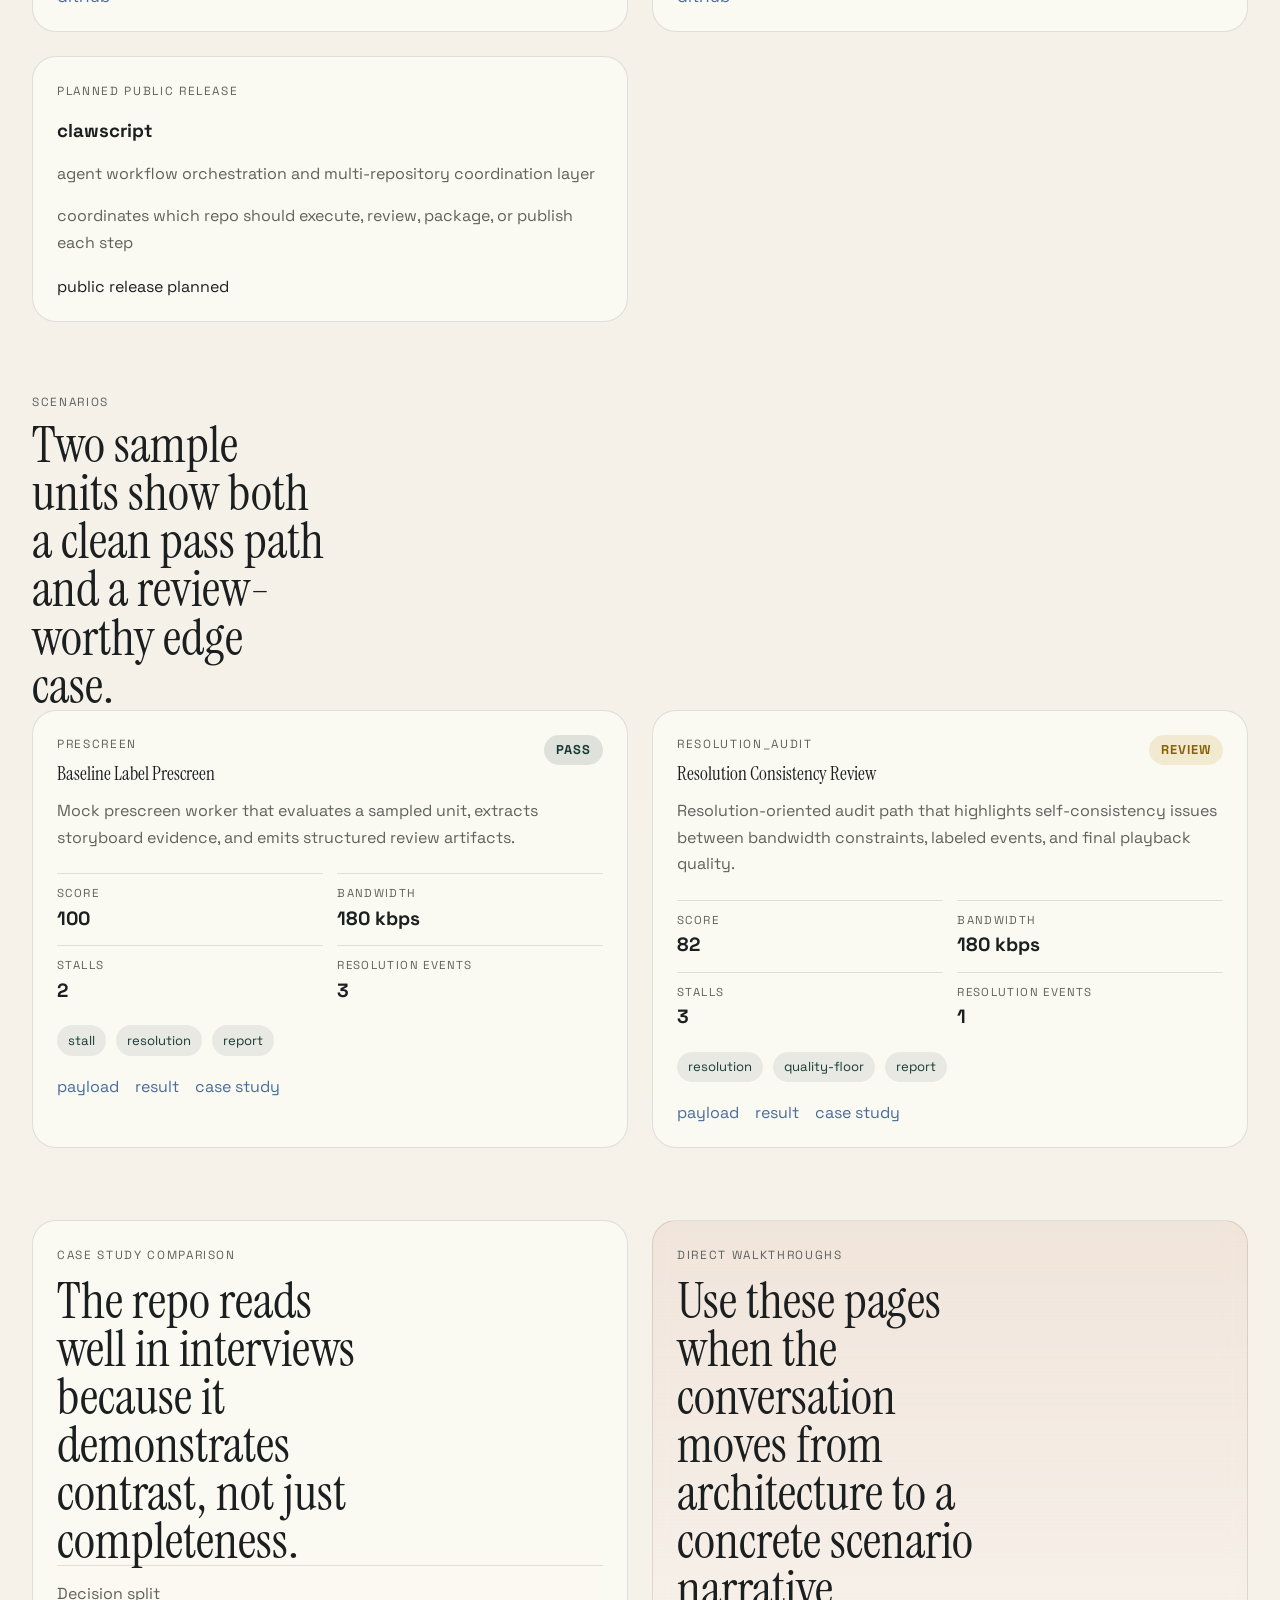
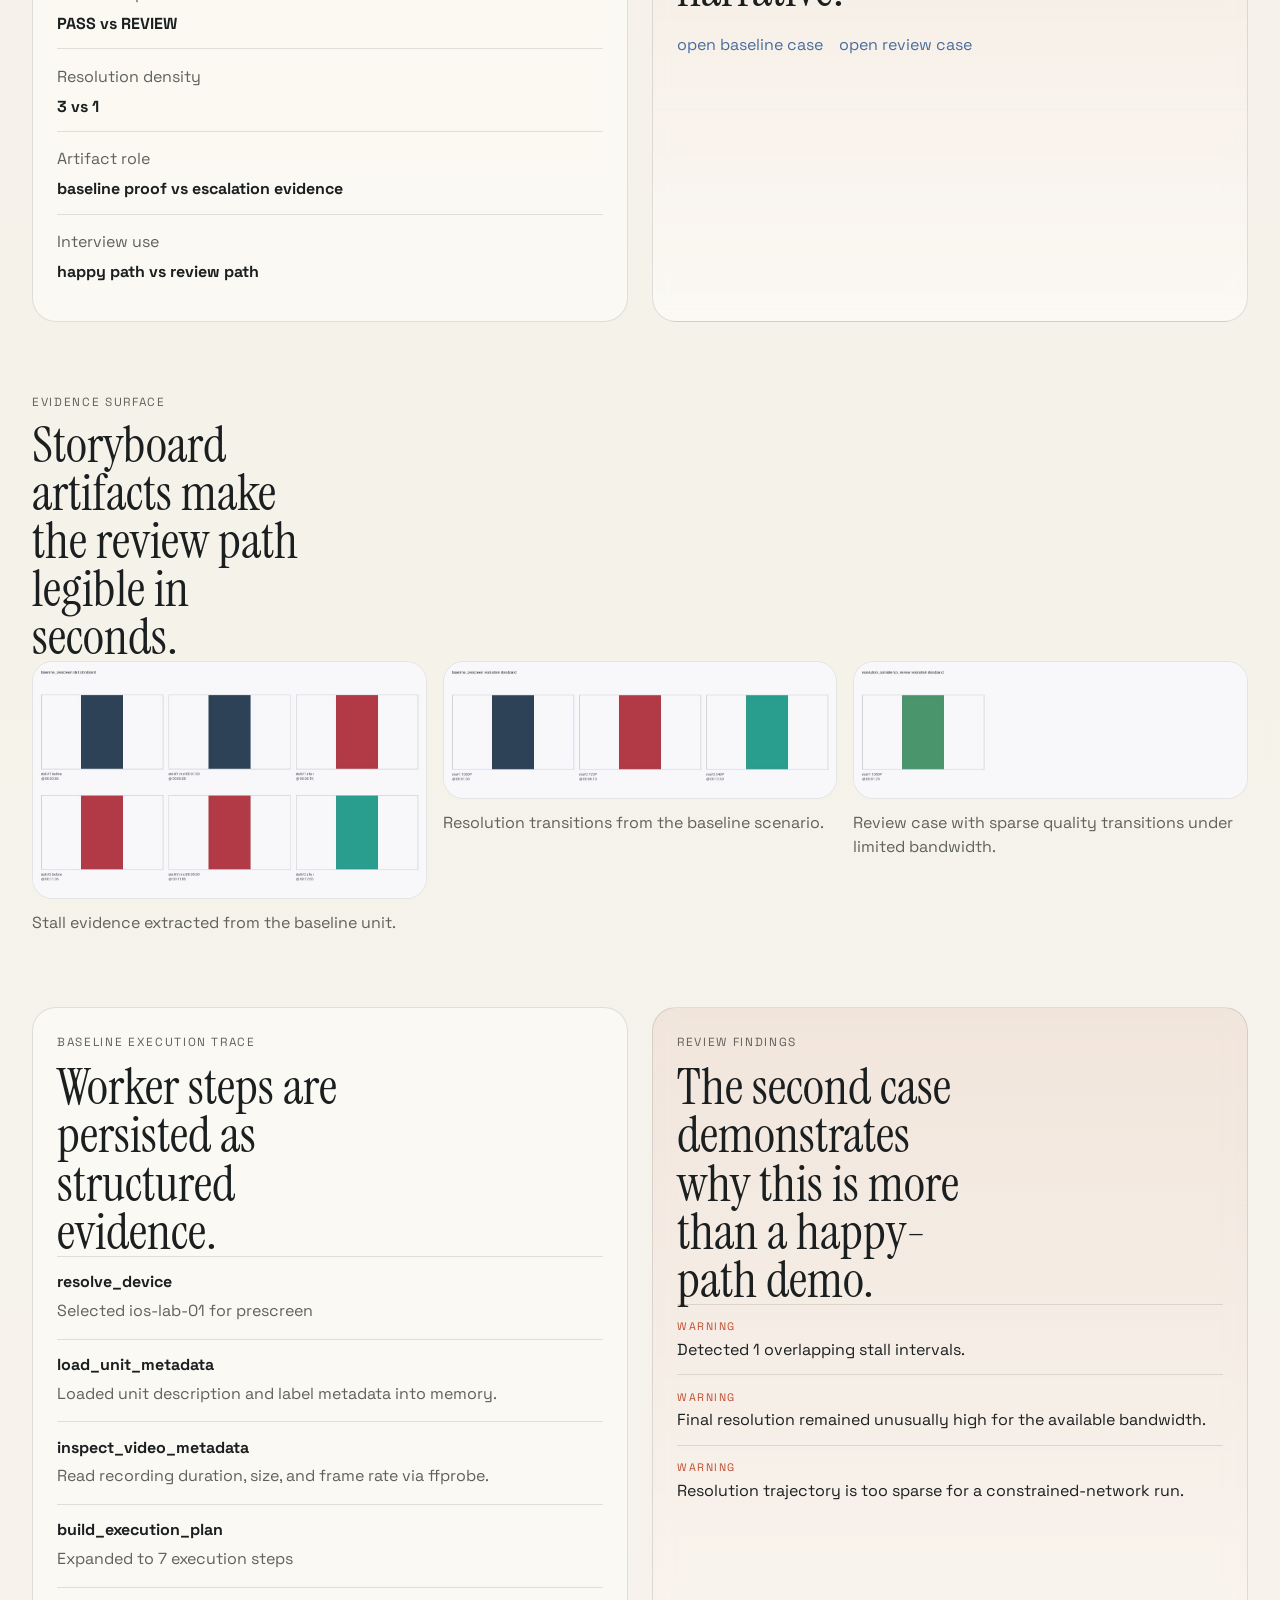
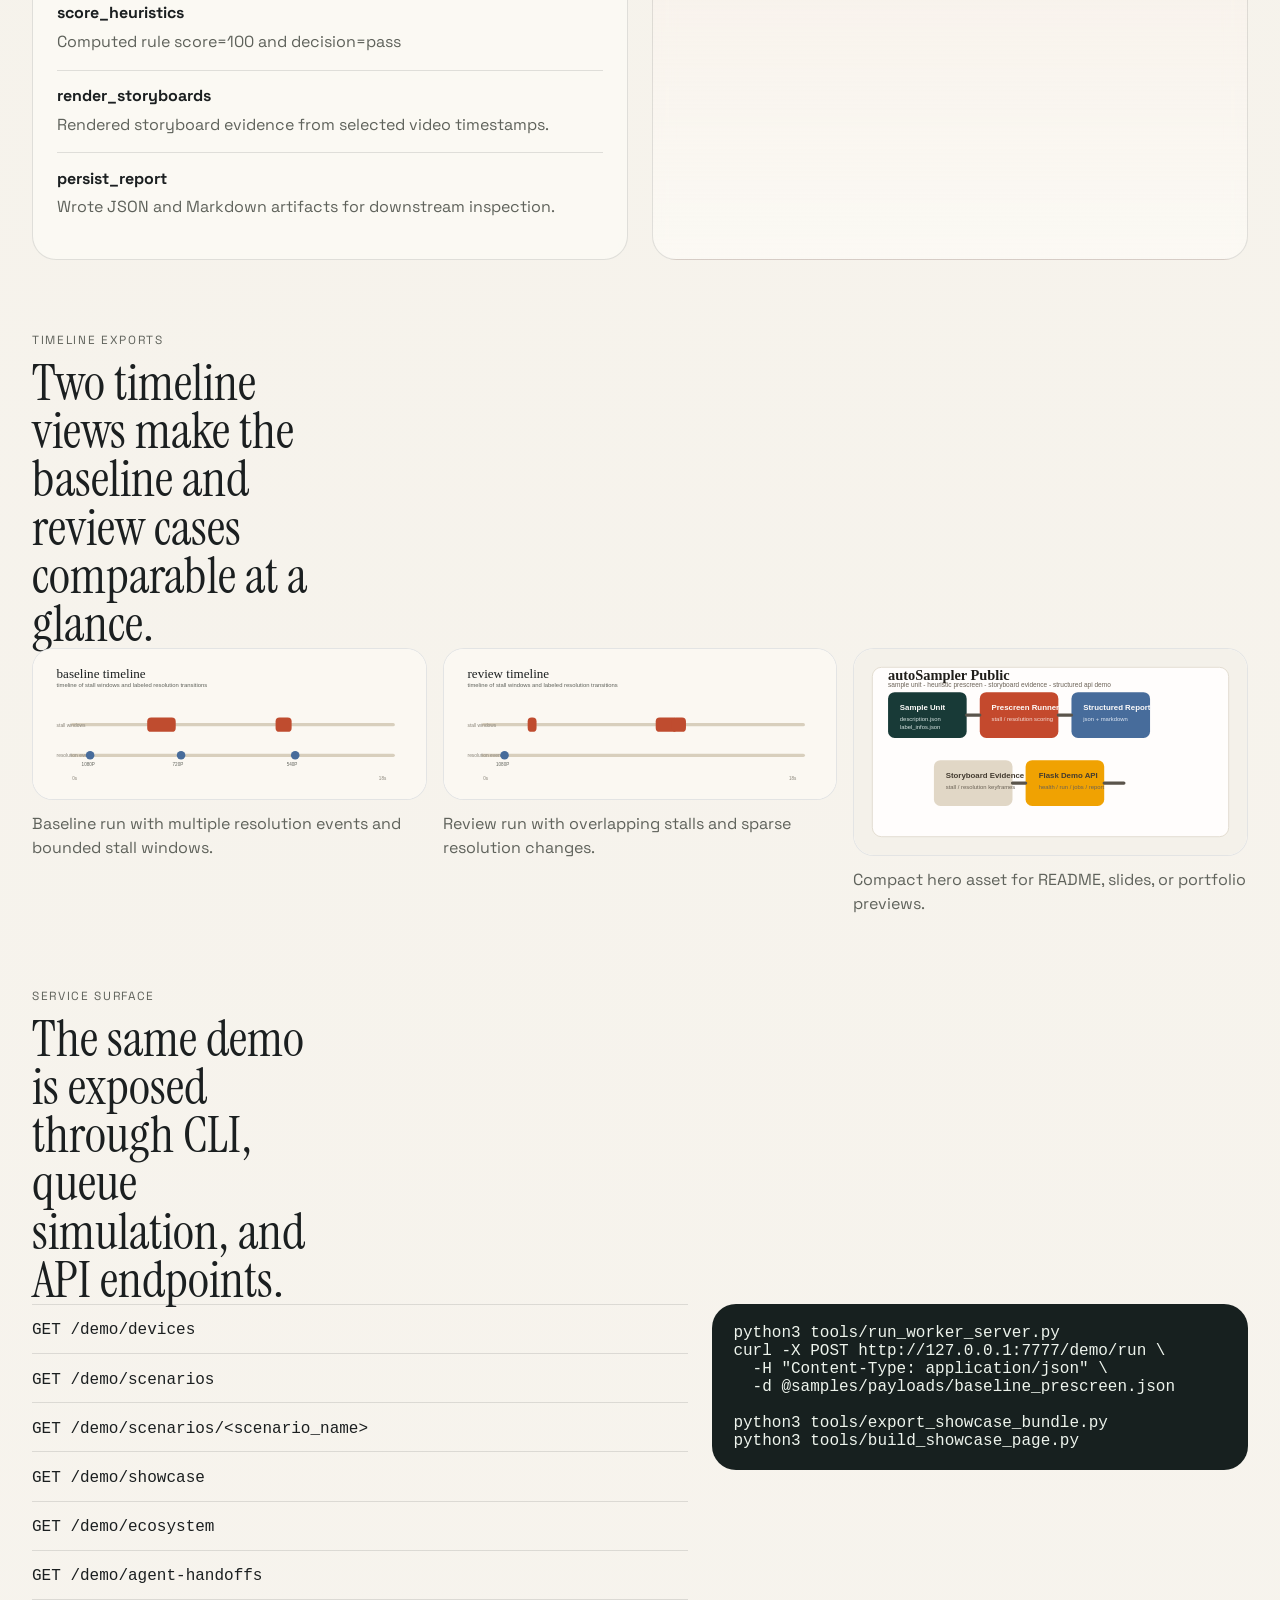
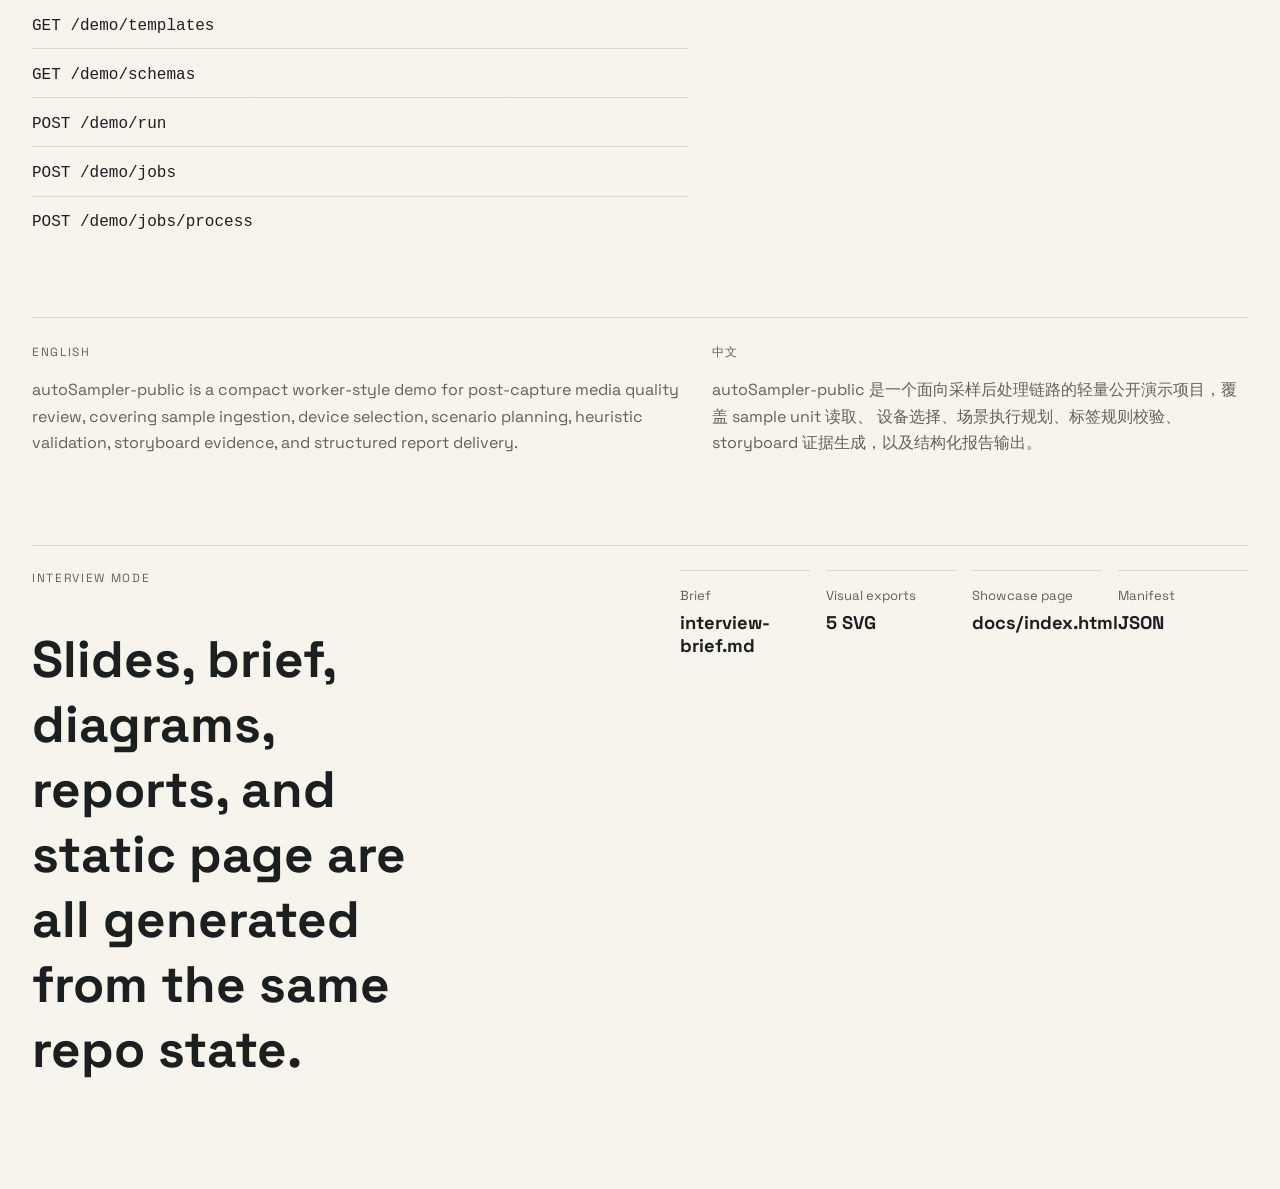
==== commit dc5a5c18: "Add agent collaboration showcase" ====
--- a/docs/index.html
+++ b/docs/index.html
@@ -72,8 +72,8 @@
           </div>
           <div class="band-stats">
             <div><span>Scenarios</span><strong>2</strong></div>
-            <div><span>API routes</span><strong>9</strong></div>
-            <div><span>Tests</span><strong>27</strong></div>
+            <div><span>API routes</span><strong>11</strong></div>
+            <div><span>Tests</span><strong>32</strong></div>
             <div><span>Artifacts</span><strong>JSON + MD + JPG</strong></div>
           </div>
         </section>
@@ -137,6 +137,58 @@
               <a href="./cases/resolution_consistency_review.html">review case</a>
             </div>
           </article>
+        </section>
+
+        <section class="split-section">
+          <div class="section-head reveal">
+            <p class="eyebrow">agent collaboration</p>
+            <h2>Three repositories are framed as one agent-ready workflow, not three unrelated uploads.</h2>
+          </div>
+          <div class="arch-layout">
+            <div class="arch-side reveal">
+              <img src="../docs/generated/agent-ecosystem.svg" alt="agent-ready repository ecosystem" />
+              <p>
+                The public surface separates orchestration, worker execution, and sample-review evidence.
+                This lets the interview walkthrough explain repository boundaries before diving into code.
+              </p>
+              <div class="scenario-links">
+                <a href="../docs/agent-collaboration.md">collaboration note</a>
+                <a href="../docs/agent-ecosystem.json">ecosystem manifest</a>
+                <a href="../docs/agent-handoffs.json">handoff map</a>
+              </div>
+            </div>
+            <div class="scenario-grid reveal">
+        <article class="detail-panel">
+          <p class="eyebrow">published</p>
+          <h3>autoscript-public</h3>
+          <p>worker runtime and playback automation facade</p>
+          <p>accepts planned automation work and returns structured worker reports</p>
+          <div class="scenario-links">
+            <a href="https://github.com/Nightaw/autoscript-public">GitHub</a>
+          </div>
+        </article>
+        
+        <article class="detail-panel">
+          <p class="eyebrow">published</p>
+          <h3>autoSampler-public</h3>
+          <p>post-capture sampling, review evidence, and artifact packaging layer</p>
+          <p>turns captured media units into review decisions, images, JSON, Markdown, and site artifacts</p>
+          <div class="scenario-links">
+            <a href="https://github.com/Nightaw/autoSampler-public">GitHub</a>
+          </div>
+        </article>
+        
+        <article class="detail-panel">
+          <p class="eyebrow">planned public release</p>
+          <h3>clawscript</h3>
+          <p>agent workflow orchestration and multi-repository coordination layer</p>
+          <p>coordinates which repo should execute, review, package, or publish each step</p>
+          <div class="scenario-links">
+            <span>public release planned</span>
+          </div>
+        </article>
+        </div>
+          </div>
         </section>
 
         <section class="scenario-section">
@@ -267,7 +319,7 @@
             <h2>The same demo is exposed through CLI, queue simulation, and API endpoints.</h2>
           </div>
           <div class="api-layout">
-            <ul class="route-list reveal"><li><code>GET /demo/devices</code></li><li><code>GET /demo/scenarios</code></li><li><code>GET /demo/scenarios/&lt;scenario_name&gt;</code></li><li><code>GET /demo/showcase</code></li><li><code>GET /demo/templates</code></li><li><code>GET /demo/schemas</code></li><li><code>POST /demo/run</code></li><li><code>POST /demo/jobs</code></li><li><code>POST /demo/jobs/process</code></li></ul>
+            <ul class="route-list reveal"><li><code>GET /demo/devices</code></li><li><code>GET /demo/scenarios</code></li><li><code>GET /demo/scenarios/&lt;scenario_name&gt;</code></li><li><code>GET /demo/showcase</code></li><li><code>GET /demo/ecosystem</code></li><li><code>GET /demo/agent-handoffs</code></li><li><code>GET /demo/templates</code></li><li><code>GET /demo/schemas</code></li><li><code>POST /demo/run</code></li><li><code>POST /demo/jobs</code></li><li><code>POST /demo/jobs/process</code></li></ul>
             <div class="terminal reveal">
 <pre><code>python3 tools/run_worker_server.py
 curl -X POST http://127.0.0.1:7777/demo/run \
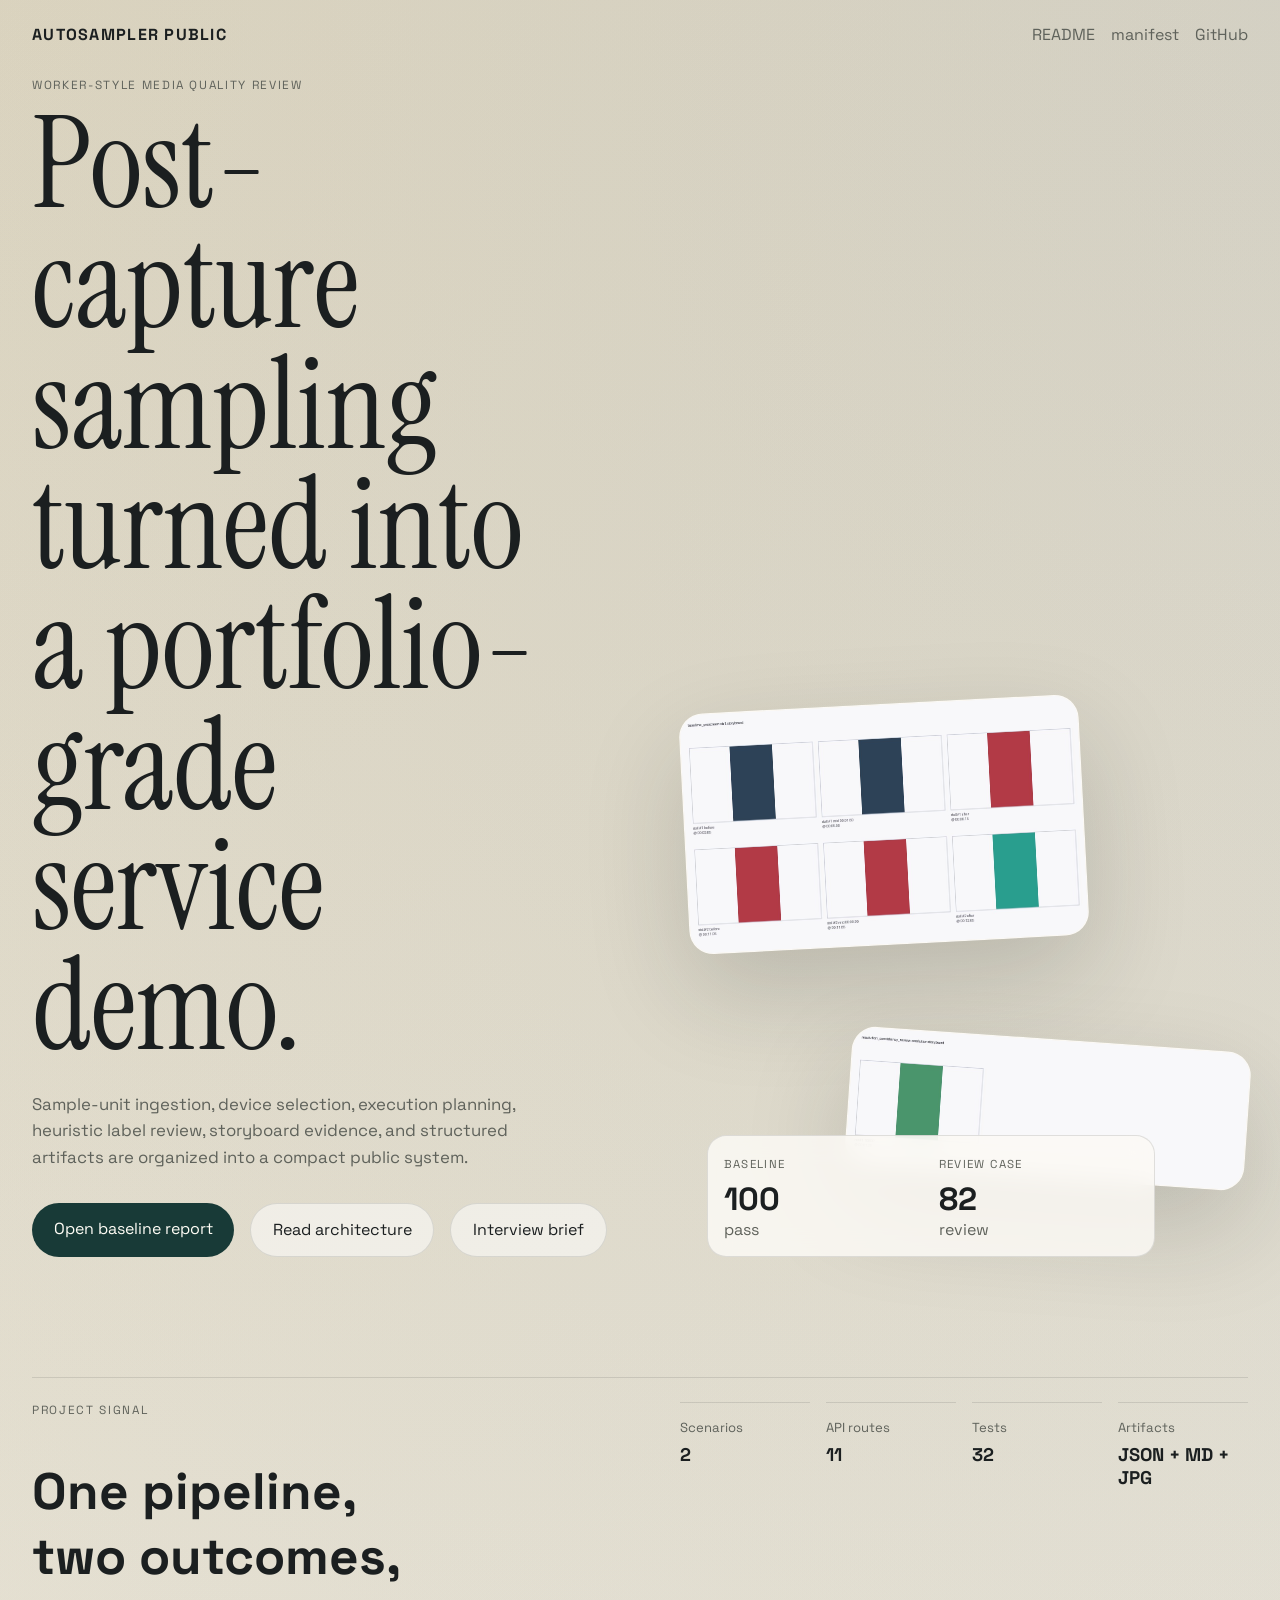
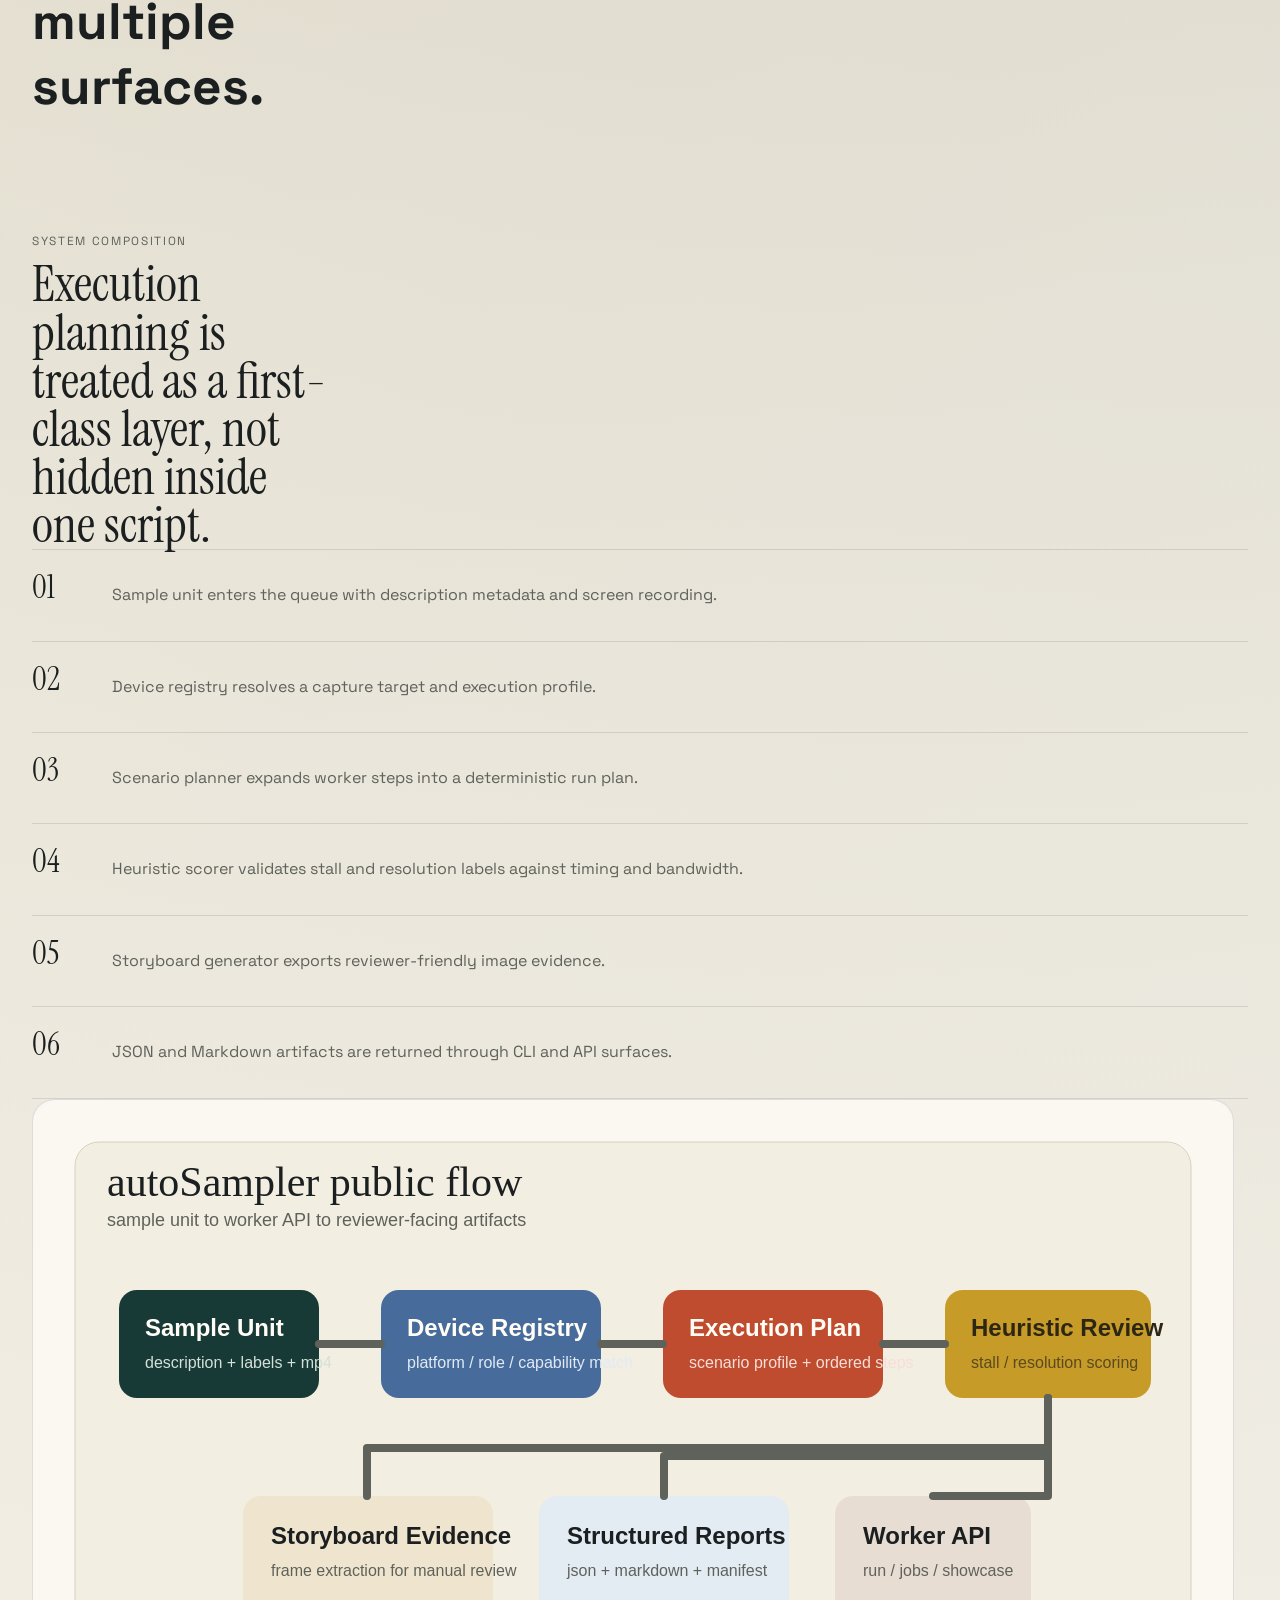
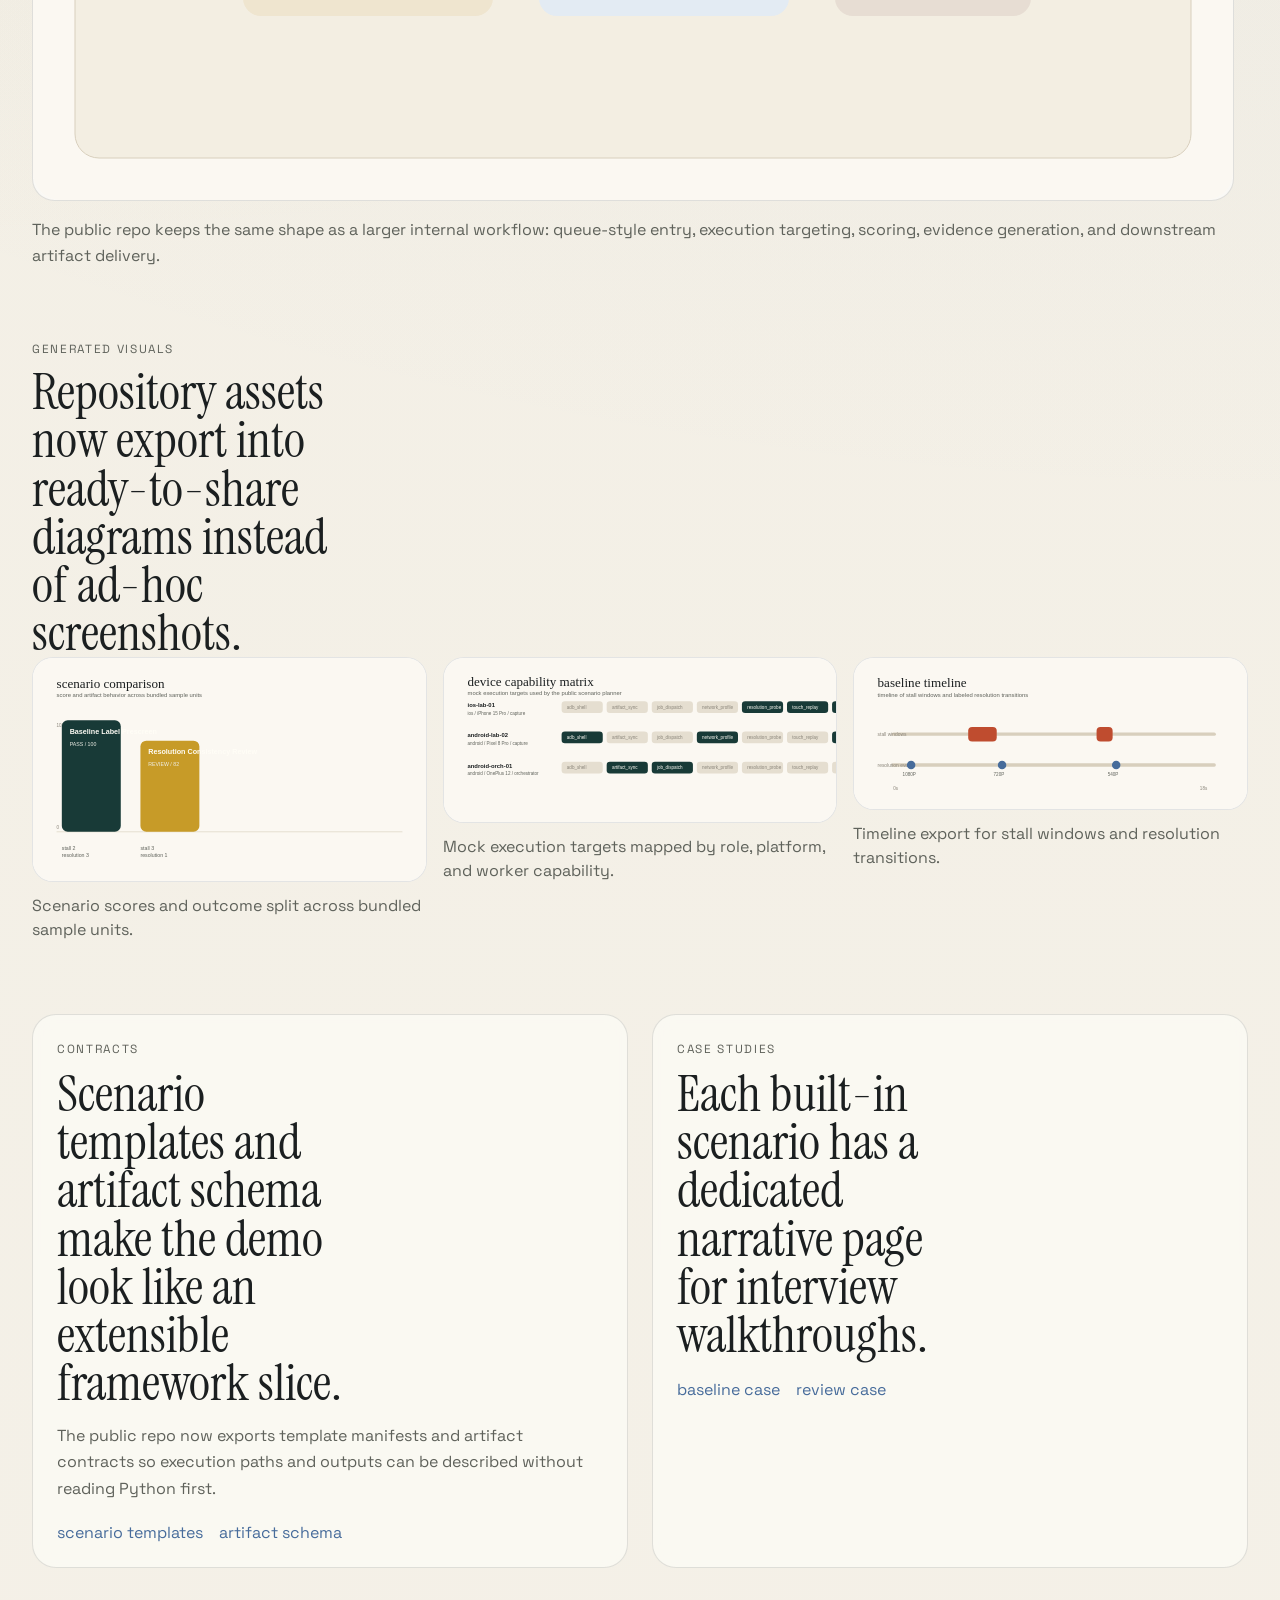
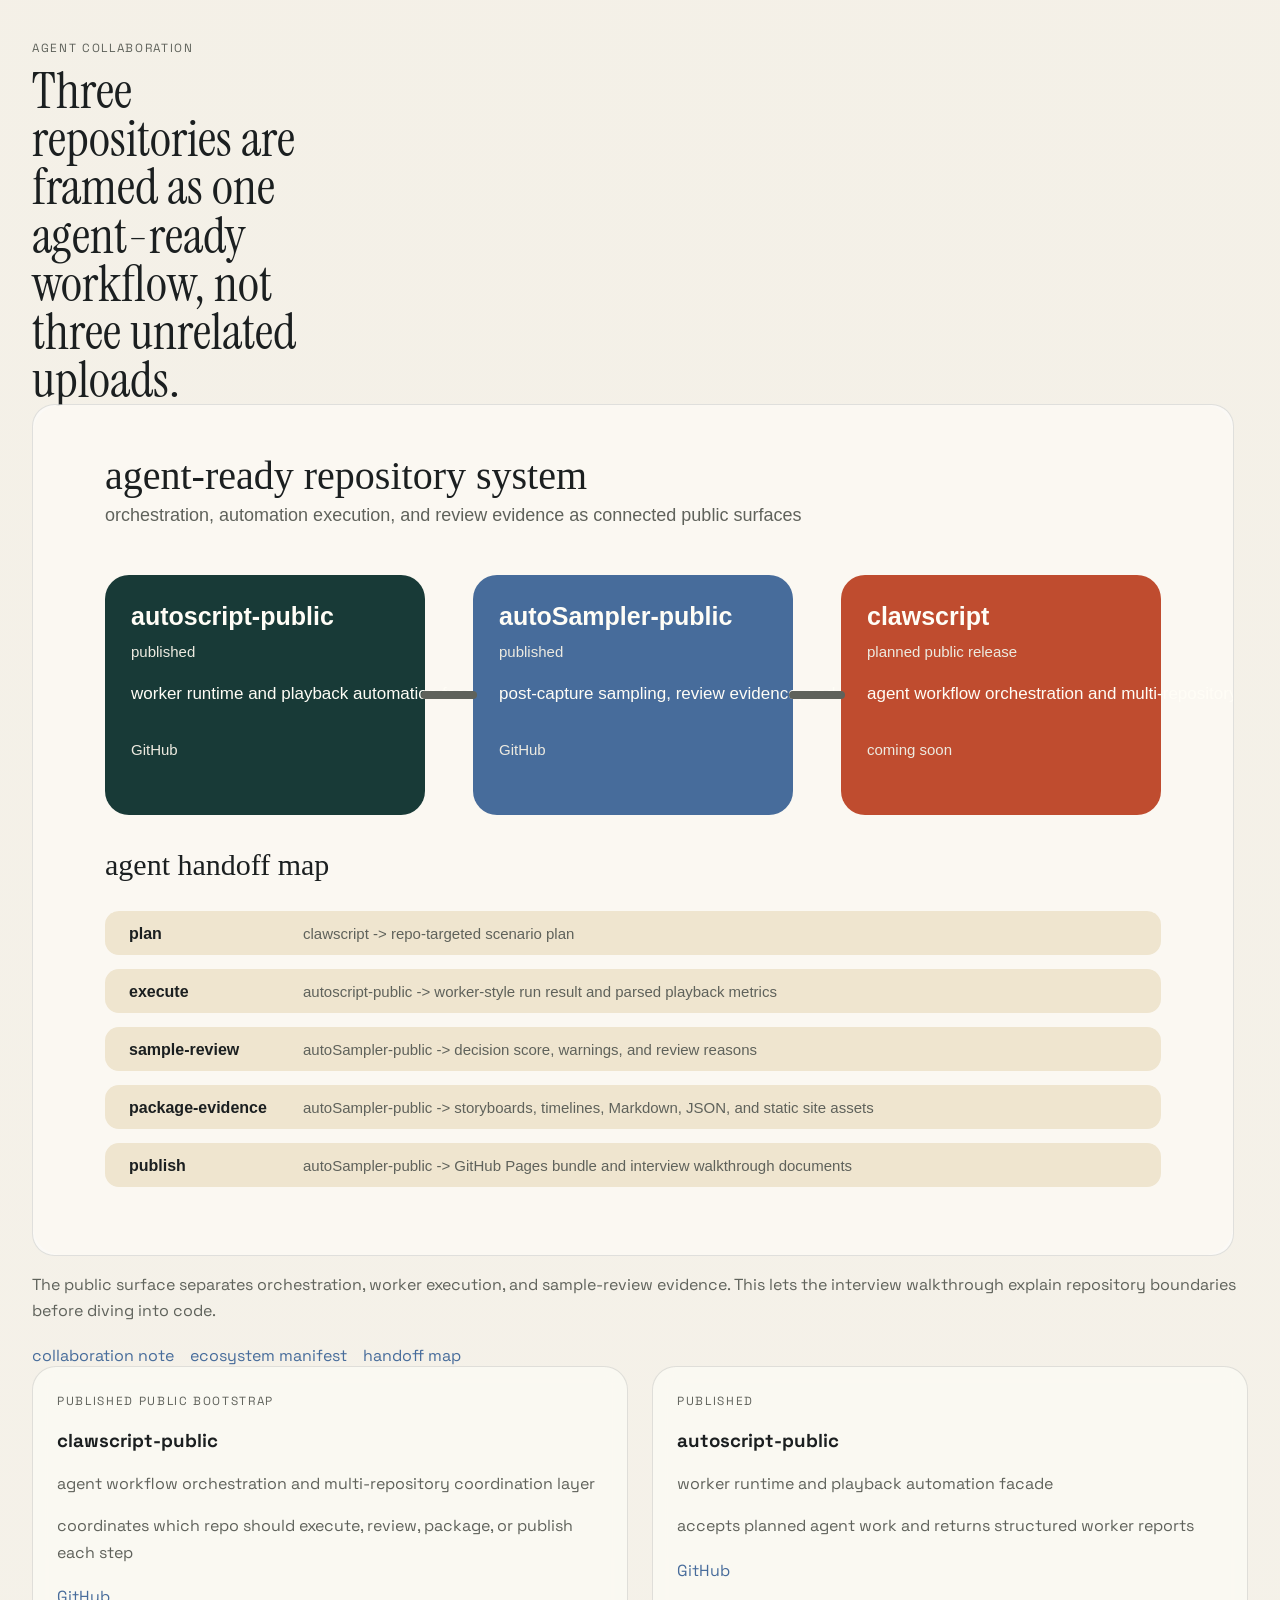
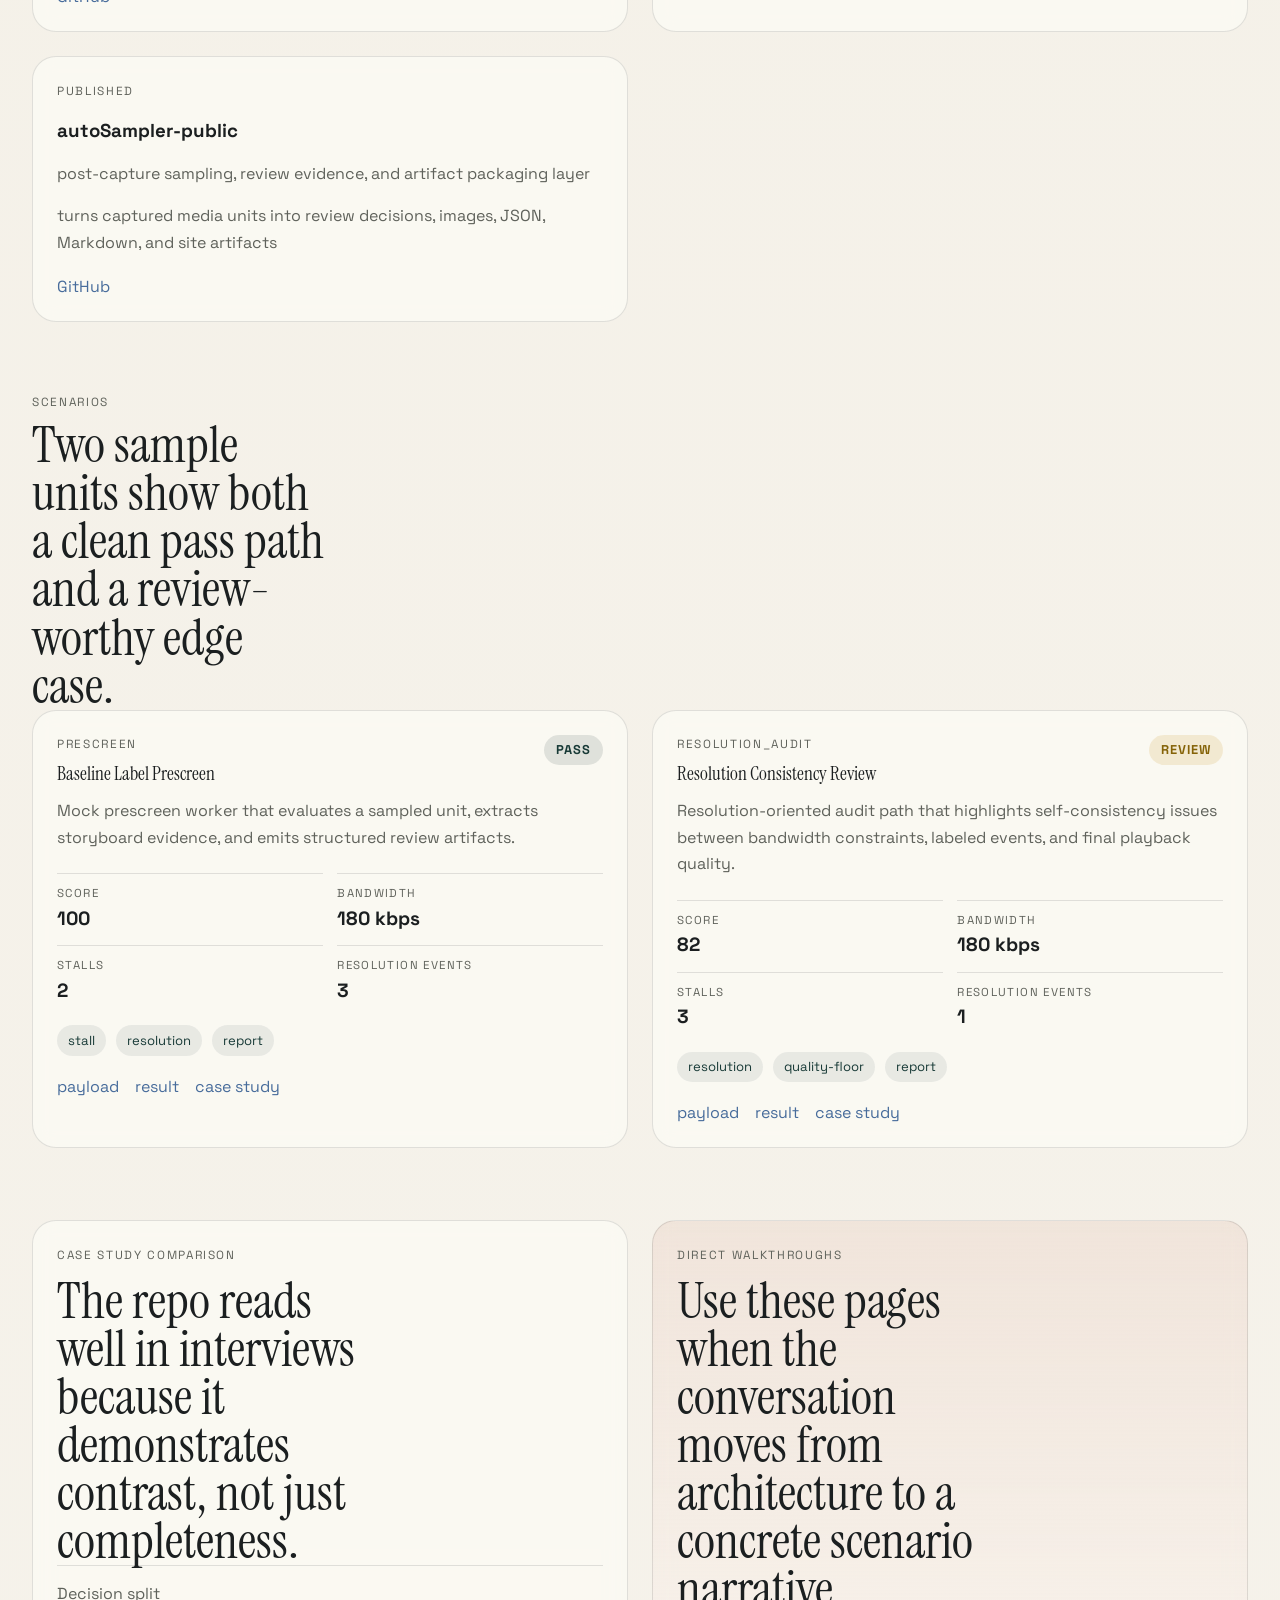
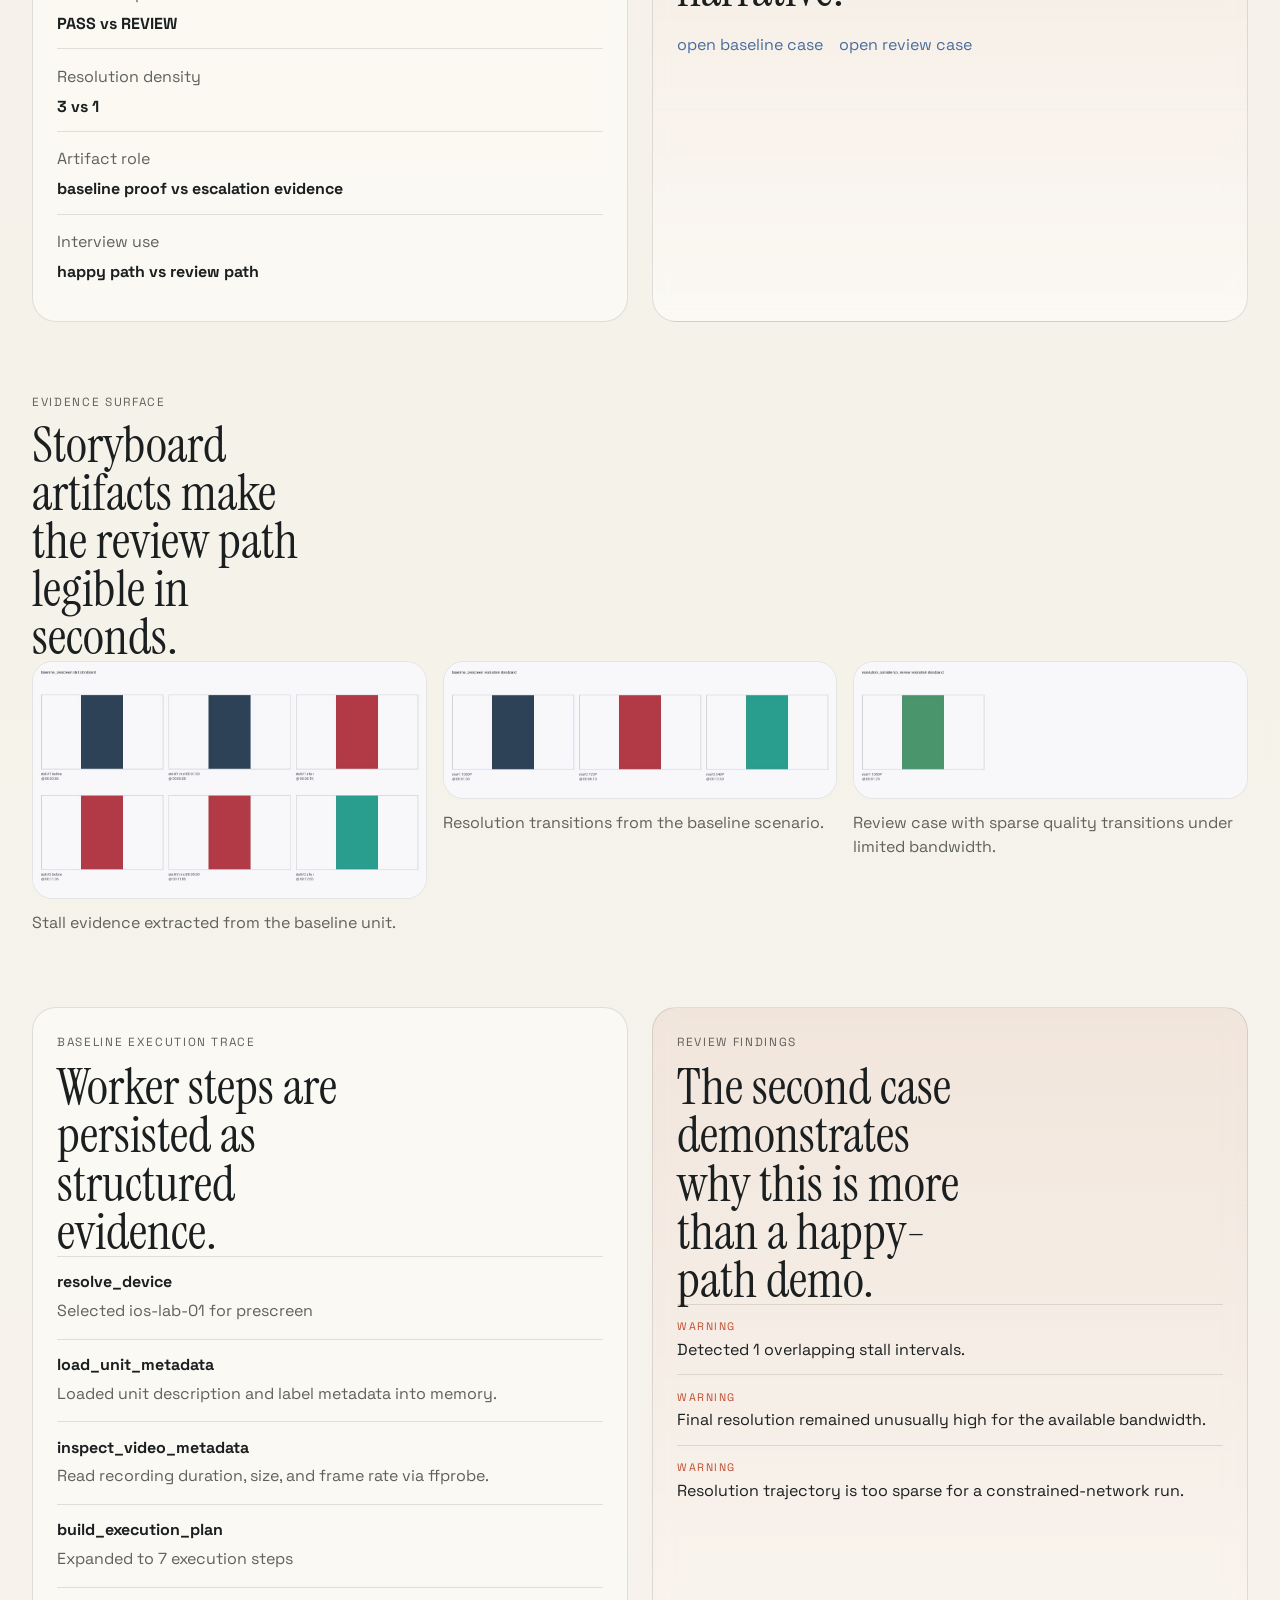
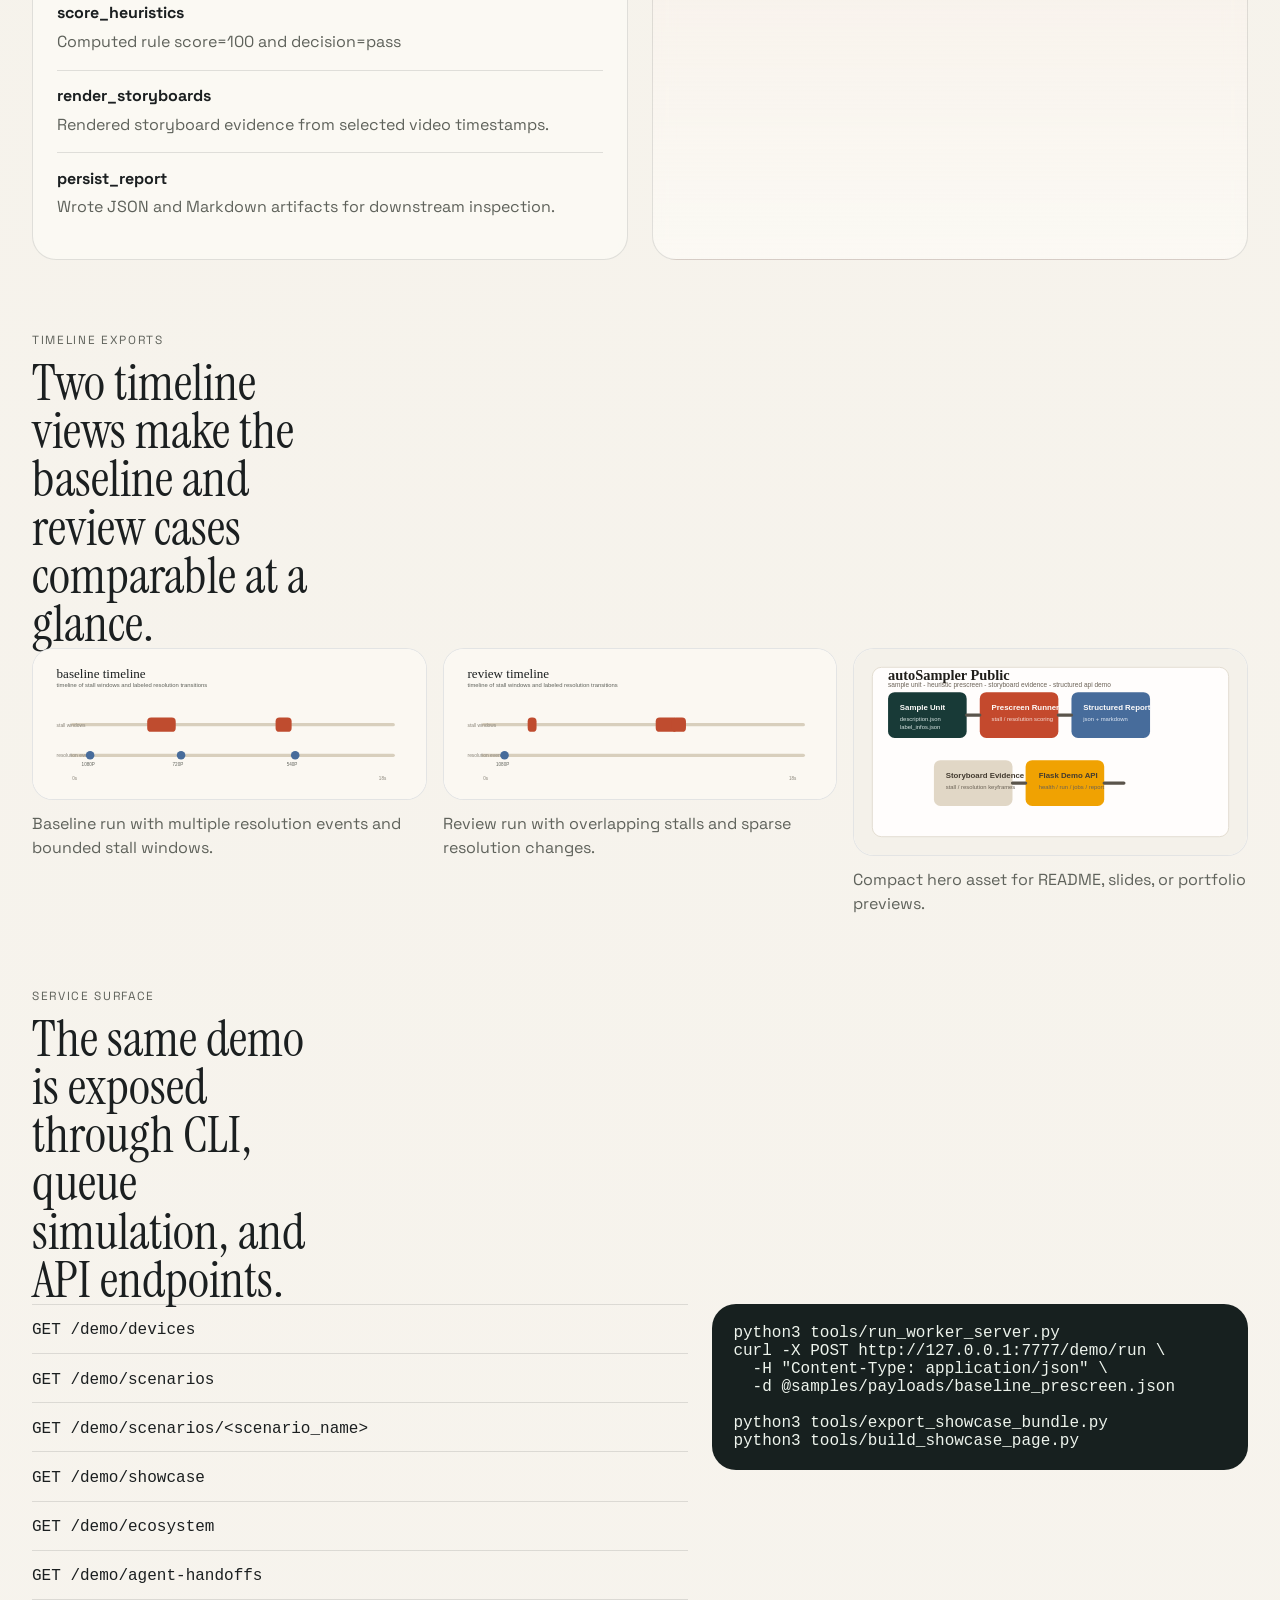
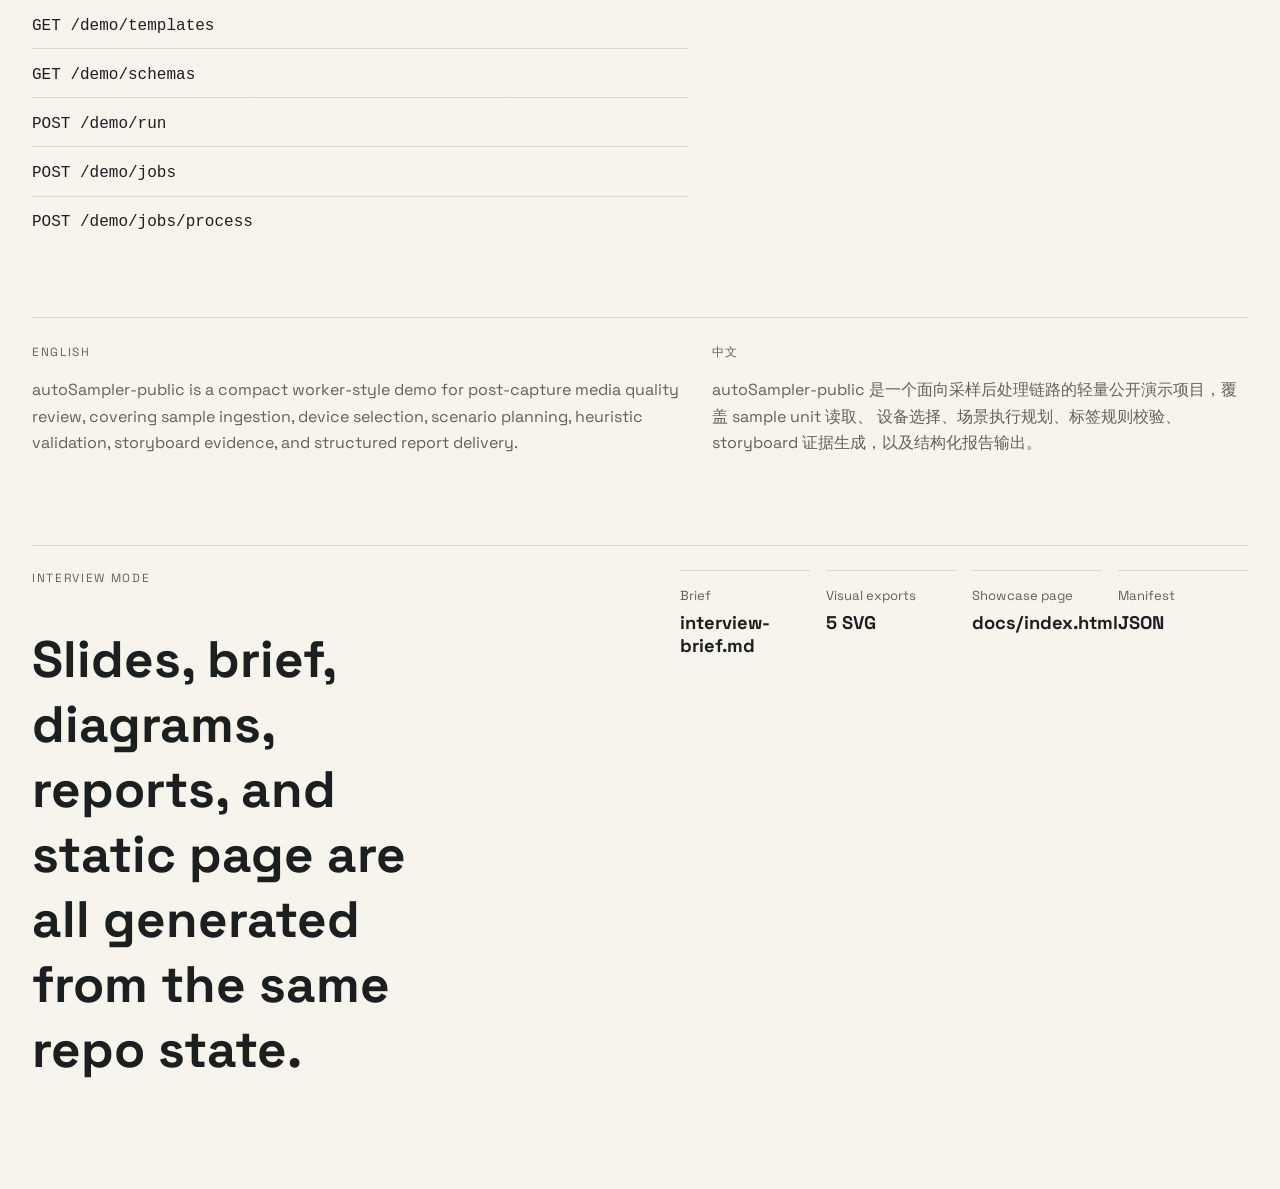
==== commit 6e8be80c: "Publish clawscript public in ecosystem docs" ====
--- a/docs/index.html
+++ b/docs/index.html
@@ -159,10 +159,20 @@
             </div>
             <div class="scenario-grid reveal">
         <article class="detail-panel">
+          <p class="eyebrow">published public bootstrap</p>
+          <h3>clawscript-public</h3>
+          <p>agent workflow orchestration and multi-repository coordination layer</p>
+          <p>coordinates which repo should execute, review, package, or publish each step</p>
+          <div class="scenario-links">
+            <a href="https://github.com/Nightaw/clawscript-public">GitHub</a>
+          </div>
+        </article>
+        
+        <article class="detail-panel">
           <p class="eyebrow">published</p>
           <h3>autoscript-public</h3>
           <p>worker runtime and playback automation facade</p>
-          <p>accepts planned automation work and returns structured worker reports</p>
+          <p>accepts planned agent work and returns structured worker reports</p>
           <div class="scenario-links">
             <a href="https://github.com/Nightaw/autoscript-public">GitHub</a>
           </div>
@@ -175,16 +185,6 @@
           <p>turns captured media units into review decisions, images, JSON, Markdown, and site artifacts</p>
           <div class="scenario-links">
             <a href="https://github.com/Nightaw/autoSampler-public">GitHub</a>
-          </div>
-        </article>
-        
-        <article class="detail-panel">
-          <p class="eyebrow">planned public release</p>
-          <h3>clawscript</h3>
-          <p>agent workflow orchestration and multi-repository coordination layer</p>
-          <p>coordinates which repo should execute, review, package, or publish each step</p>
-          <div class="scenario-links">
-            <span>public release planned</span>
           </div>
         </article>
         </div>
